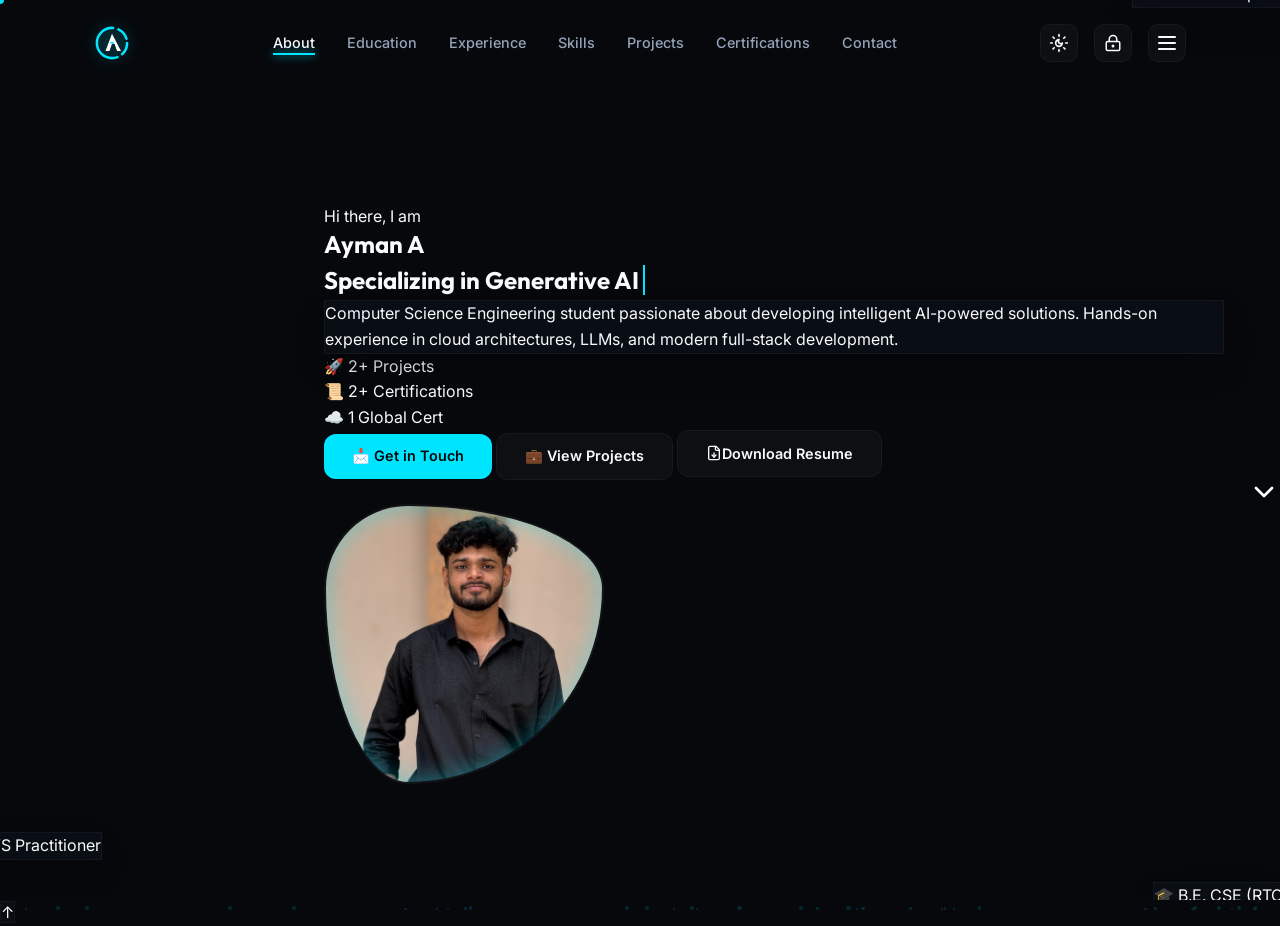
==== index.html @ 62dc46ef "feat: add dedicated glassmorphic technical-skills.html subpage with sweep animations" ====
<!DOCTYPE html>
<html lang="en" class="dark">
<head>
    <meta charset="UTF-8">
    <meta name="viewport" content="width=device-width, initial-scale=1.0">
    <title>Ayman A | Interactive Cinematic Portfolio</title>
    
    <!-- SEO Meta Tags -->
    <meta name="description" content="Professional portfolio of Ayman A - Computer Science student specializing in Generative AI, Machine Learning, and Cloud DevOps.">
    <meta name="keywords" content="Ayman A, Portfolio, Computer Science, Generative AI, Machine Learning, AWS Cloud, Developer">
    <meta name="author" content="Ayman A">
    
    <!-- Google Fonts -->
    <link rel="preconnect" href="https://fonts.googleapis.com">
    <link rel="preconnect" href="https://fonts.gstatic.com" crossorigin>
    <link href="https://fonts.googleapis.com/css2?family=Inter:wght@300;400;500;600;700&family=Outfit:wght@300;400;500;600;700;800;900&display=swap" rel="stylesheet">
    
    <!-- Tailwind CSS CDN -->
    <script src="https://cdn.tailwindcss.com"></script>
    <script>
        tailwind.config = {
            darkMode: 'class',
            theme: {
                extend: {
                    colors: {
                        cyan: {
                            400: '#00e5ff',
                            500: '#00b8d4',
                            600: '#0097a7',
                            950: '#083344',
                        }
                    }
                }
            }
        }
    </script>
    
    <!-- Styling -->
    <link rel="stylesheet" href="styles.css">
</head>
<body class="lg:cursor-none">

    <!-- Floating Background Particles & Blobs -->
    <div class="fixed inset-0 z-0 overflow-hidden pointer-events-none bg-black">
        <div class="absolute top-[8%] left-[5%] w-[45vw] h-[45vw] rounded-full bg-cyan-950/20 blur-[130px] animate-float-1"></div>
        <div class="absolute bottom-[10%] right-[10%] w-[50vw] h-[50vw] rounded-full bg-blue-950/15 blur-[140px] animate-float-2"></div>
        <div class="absolute top-[35%] right-[20%] w-[38vw] h-[38vw] rounded-full bg-cyan-900/10 blur-[110px] animate-float-3"></div>
        
        <!-- Dynamic particles rising -->
        <div class="particles-container" id="particles-container"></div>
    </div>

    <!-- Custom CursorFollower -->
    <div class="cursor-dot" id="cursor-dot"></div>
    <div class="cursor-outline" id="cursor-outline"></div>

    <!-- Fixed Header / Navigation -->
    <header class="header">
        <div class="nav-container container">
            <button onclick="scrollToSection('about')" class="logo focus:outline-none" aria-label="Go to Top" style="display: inline-flex; align-items: center;">
                <svg class="transition-transform hover:scale-105" xmlns="http://www.w3.org/2000/svg" viewBox="0 0 100 100" fill="none" width="36" height="36" style="filter: drop-shadow(0 0 8px rgba(0, 229, 255, 0.35));">
                    <circle cx="50" cy="50" r="42" stroke="#00e5ff" stroke-width="7" stroke-linecap="round" stroke-dasharray="35 15 150 15" fill="rgba(0, 229, 255, 0.05)" />
                    <path d="M50 24 L32 72 H43 L50 52 L57 52 L64 72 H75 Z" fill="#ffffff" />
                    <rect x="45" y="47" width="10" height="4.5" fill="#00e5ff" />
                </svg>
            </button>
            
            <div class="owner-status-badge" id="owner-status-badge">
                <span class="pulse-indicator"></span>
                Owner Mode Active
            </div>

            <nav class="nav-menu" id="nav-menu">
                <ul class="nav-list">
                    <li><button onclick="scrollToSection('about')" class="nav-btn active" id="nav-about">About</button></li>
                    <li><button onclick="scrollToSection('education')" class="nav-btn" id="nav-education">Education</button></li>
                    <li><button onclick="scrollToSection('experience')" class="nav-btn" id="nav-experience">Experience</button></li>
                    <li><button onclick="scrollToSection('skills')" class="nav-btn" id="nav-skills">Skills</button></li>
                    <li><button onclick="scrollToSection('projects')" class="nav-btn" id="nav-projects">Projects</button></li>
                    <li><button onclick="scrollToSection('certifications')" class="nav-btn" id="nav-certifications">Certifications</button></li>
                    <li><button onclick="scrollToSection('contact')" class="nav-btn" id="nav-contact">Contact</button></li>
                </ul>
            </nav>

            <div class="nav-actions">
                <!-- Theme Toggle Button -->
                <button onclick="toggleTheme()" class="icon-btn text-gray-400 hover:text-cyan-400 transition-colors" title="Toggle Theme" aria-label="Toggle Theme">
                    <svg xmlns="http://www.w3.org/2000/svg" width="20" height="20" viewBox="0 0 24 24" fill="none" stroke="currentColor" stroke-width="2" stroke-linecap="round" stroke-linejoin="round" class="lucide lucide-sun-moon"><path d="M12 8a2.83 2.83 0 0 0 4 4 4 4 0 1 1-4-4"/><path d="M12 2v2"/><path d="M12 20v2"/><path d="m4.9 4.9 1.4 1.4"/><path d="m17.7 17.7 1.4 1.4"/><path d="M2 12h2"/><path d="M20 12h2"/><path d="m6.3 17.7-1.4 1.4"/><path d="m19.1 4.9-1.4 1.4"/></svg>
                </button>
                
                <!-- Admin Lock Switcher -->
                <button onclick="triggerAdminModal()" class="icon-btn text-gray-400 hover:text-cyan-400 transition-colors edit-lock-btn" title="Toggle Lock" aria-label="Toggle Lock">
                    <svg xmlns="http://www.w3.org/2000/svg" width="18" height="18" viewBox="0 0 24 24" fill="none" stroke="currentColor" stroke-width="2" stroke-linecap="round" stroke-linejoin="round" class="lucide lucide-lock-keyhole"><circle cx="12" cy="16" r="1"/><rect width="18" height="12" x="3" y="10" rx="2"/><path d="M7 10V7a5 5 0 0 1 10 0v3"/></svg>
                </button>

                <!-- Mobile Navigation Toggle -->
                <button class="lg:hidden icon-btn text-gray-400 hover:text-white" onclick="toggleMobileMenu()" aria-label="Toggle Menu">
                    <svg xmlns="http://www.w3.org/2000/svg" width="24" height="24" viewBox="0 0 24 24" fill="none" stroke="currentColor" stroke-width="2" stroke-linecap="round" stroke-linejoin="round" class="lucide lucide-menu"><line x1="4" x2="20" y1="12" y2="12"/><line x1="4" x2="20" y1="6" y2="6"/><line x1="4" x2="20" y1="18" y2="18"/></svg>
                </button>
            </div>
        </div>
    </header>

    <!-- Mobile Navigation Overlay Menu -->
    <div class="mobile-menu-overlay" id="mobile-menu">
        <div class="mobile-menu-header">
            <span class="mobile-menu-title font-black">Menu</span>
            <button onclick="toggleMobileMenu()" class="icon-btn text-gray-400 hover:text-white" aria-label="Close Menu">
                <svg xmlns="http://www.w3.org/2000/svg" width="28" height="28" viewBox="0 0 24 24" fill="none" stroke="currentColor" stroke-width="2" stroke-linecap="round" stroke-linejoin="round" class="lucide lucide-x"><path d="M18 6 6 18"/><path d="m6 6 12 12"/></svg>
            </button>
        </div>
        <div class="mobile-menu-links">
            <button onclick="scrollToSection('about'); toggleMobileMenu();" class="mobile-link">About</button>
            <button onclick="scrollToSection('education'); toggleMobileMenu();" class="mobile-link">Education</button>
            <button onclick="scrollToSection('experience'); toggleMobileMenu();" class="mobile-link">Experience</button>
            <button onclick="scrollToSection('skills'); toggleMobileMenu();" class="mobile-link">Skills</button>
            <button onclick="scrollToSection('projects'); toggleMobileMenu();" class="mobile-link">Projects</button>
            <button onclick="scrollToSection('certifications'); toggleMobileMenu();" class="mobile-link">Certifications</button>
            <button onclick="scrollToSection('contact'); toggleMobileMenu();" class="mobile-link">Contact</button>
        </div>
        <div class="mobile-menu-footer">
            <button onclick="toggleMobileMenu(); triggerAdminModal();" class="btn btn-secondary w-full">Owner Lock</button>
        </div>
    </div>

    <!-- Main Viewport Snap Snapping Scroll Container -->
    <div class="snap-container" id="snap-container" onscroll="handleSnapScroll(this)">
        
        <!-- SECTION 1: ABOUT / HERO -->
        <section id="about" class="snap-section flex items-center relative overflow-hidden">
            <!-- Cinematic Background Video Wrapper -->
            <div class="absolute inset-0 w-full h-full z-0 pointer-events-none overflow-hidden">
                <video id="hero-video" src="intro.mp4" autoplay playsinline muted loop class="w-full h-full object-cover opacity-25 lg:opacity-60"></video>
                <div class="absolute inset-0 bg-gradient-to-r from-black via-black/55 to-transparent"></div>
            </div>

            <div class="container relative z-10 grid lg:grid-cols-5 gap-12 items-center text-left py-12">
                <div class="lg:col-span-3 hero-data space-y-6">
                    <div class="cms-edit-wrapper">
                        <button class="cms-edit-trigger" onclick="openCmsEdit('hero')" aria-label="Edit Hero Details">
                            <svg xmlns="http://www.w3.org/2000/svg" width="14" height="14" viewBox="0 0 24 24" fill="none" stroke="currentColor" stroke-width="2" stroke-linecap="round" stroke-linejoin="round"><path d="M17 3a2.85 2.83 0 1 1 4 4L7.5 20.5 2 22l1.5-5.5Z"/></svg>
                        </button>
                        <span class="hero-greeting block text-cyan-400 font-bold tracking-widest text-sm uppercase">Hi there, I am</span>
                        <h1 class="hero-title text-5xl md:text-7xl font-black tracking-tight mt-1 text-white leading-none" id="display-hero-name">Ayman A</h1>
                        <h2 class="hero-subtitle text-xl md:text-2xl mt-4 font-semibold text-gray-200">
                            Specializing in <span class="typing-text text-cyan-400" id="typing-text"></span>
                        </h2>
                    </div>

                    <div class="relative max-w-xl px-6 py-4 glass rounded-2xl text-gray-300 md:text-lg leading-relaxed shadow-xl cms-edit-wrapper">
                        <button class="cms-edit-trigger" onclick="openCmsEdit('bio')" aria-label="Edit Bio text">
                            <svg xmlns="http://www.w3.org/2000/svg" width="14" height="14" viewBox="0 0 24 24" fill="none" stroke="currentColor" stroke-width="2" stroke-linecap="round" stroke-linejoin="round"><path d="M17 3a2.85 2.83 0 1 1 4 4L7.5 20.5 2 22l1.5-5.5Z"/></svg>
                        </button>
                        <p id="display-bio-text">Computer Science Engineering student passionate about developing intelligent AI-powered solutions. Hands-on experience in cloud architectures, LLMs, and modern full-stack development.</p>
                    </div>

                    <!-- Counter Stats -->
                    <div class="flex gap-8 text-left py-2">
                        <div>
                            <span class="block text-2xl md:text-3xl font-extrabold text-white" id="stat-projects">🚀 0+</span>
                            <span class="text-xs font-semibold text-gray-400 uppercase tracking-wider">Projects</span>
                        </div>
                        <div>
                            <span class="block text-2xl md:text-3xl font-extrabold text-white" id="stat-certs">📜 0+</span>
                            <span class="text-xs font-semibold text-gray-400 uppercase tracking-wider">Certifications</span>
                        </div>
                        <div>
                            <span class="block text-2xl md:text-3xl font-extrabold text-white" id="stat-global">☁️ 1</span>
                            <span class="text-xs font-semibold text-gray-400 uppercase tracking-wider">Global Cert</span>
                        </div>
                    </div>

                    <div class="flex flex-wrap gap-4 pt-2">
                        <button onclick="scrollToSection('contact')" class="btn btn-primary shadow-lg shadow-cyan-500/20">📩 Get in Touch</button>
                        <button onclick="scrollToSection('projects')" class="btn btn-secondary">💼 View Projects</button>
                        <button onclick="downloadResume(this)" class="btn btn-secondary flex items-center gap-2 text-white transition-all duration-300" id="resume-download-btn">
                            <svg xmlns="http://www.w3.org/2000/svg" width="16" height="16" viewBox="0 0 24 24" fill="none" stroke="currentColor" stroke-width="2" stroke-linecap="round" stroke-linejoin="round" class="lucide lucide-file-down"><path d="M15 2H6a2 2 0 0 0-2 2v16a2 2 0 0 0 2 2h12a2 2 0 0 0 2-2V7Z"/><path d="M14 2v4a2 2 0 0 0 2 2h4"/><path d="M12 18v-6"/><path d="m9 15 3 3 3-3"/></svg>
                            Download Resume
                        </button>
                    </div>
                </div>

                <!-- DP Photo Grid -->
                <div class="lg:col-span-2 flex justify-center items-center relative">
                    <div class="visual-wrapper relative">
                        <div class="profile-frame">
                            <img src="profile.jpg" alt="Ayman A" class="profile-img object-cover">
                            <div class="glow-ring"></div>
                        </div>

                        <!-- Floating Micro Glass Badges -->
                        <div class="floating-badge badge-1 glass text-xs py-2 px-3 flex items-center gap-2 rounded-xl border border-white/10 absolute z-10 animate-hover-1">
                            <span class="flex h-2.5 w-2.5 relative">
                                <span class="animate-ping absolute inline-flex h-full w-full rounded-full bg-cyan-400 opacity-75"></span>
                                <span class="relative inline-flex rounded-full h-2.5 w-2.5 bg-cyan-500"></span>
                            </span>
                            Generative AI Specialist
                        </div>
                        <div class="floating-badge badge-2 glass text-xs py-2 px-3 flex items-center gap-2 rounded-xl border border-white/10 absolute z-10 animate-hover-2">
                            ☁️ AWS Practitioner
                        </div>
                        <div class="floating-badge badge-3 glass text-xs py-2 px-3 flex items-center gap-2 rounded-xl border border-white/10 absolute z-10 animate-hover-3">
                            🎓 B.E. CSE (RTC)
                        </div>
                    </div>
                </div>
            </div>

            <!-- Scroll Caret -->
            <button onclick="scrollToSection('education')" class="absolute bottom-8 left-1/2 -translate-x-1/2 p-2 text-gray-400 hover:text-cyan-400 transition-colors animate-bounce-slow" aria-label="Scroll Down">
                <svg xmlns="http://www.w3.org/2000/svg" width="32" height="32" viewBox="0 0 24 24" fill="none" stroke="currentColor" stroke-width="2" stroke-linecap="round" stroke-linejoin="round"><path d="m6 9 6 6 6-6"/></svg>
            </button>
        </section>

        <!-- SECTION 2: EDUCATION -->
        <section id="education" class="snap-section flex flex-col justify-center items-center px-6 py-20">
            <div class="max-w-5xl w-full mx-auto reveal-on-scroll">
                <div class="flex flex-wrap justify-between items-center mb-12">
                    <div class="text-left">
                        <span class="section-subtitle">Academic Background</span>
                        <h2 class="text-4xl md:text-5xl font-extrabold tracking-tight bg-gradient-to-r from-white to-gray-400 bg-clip-text text-transparent">Education</h2>
                    </div>
                    <button class="btn btn-secondary btn-sm add-item-btn" onclick="openItemAdd('education')">➕ Add Education</button>
                </div>

                <div class="grid md:grid-cols-3 gap-6" id="education-list-container">
                    <!-- Dynamic rendering from script.js -->
                </div>
            </div>
        </section>

        <!-- SECTION 3: EXPERIENCE -->
        <section id="experience" class="snap-section flex flex-col justify-center items-center px-6 py-20">
            <div class="max-w-4xl w-full mx-auto reveal-on-scroll">
                <div class="flex flex-wrap justify-between items-center mb-12">
                    <div class="text-left">
                        <span class="section-subtitle">Career Journey</span>
                        <h2 class="text-4xl md:text-5xl font-extrabold tracking-tight bg-gradient-to-r from-white to-gray-400 bg-clip-text text-transparent">Experience</h2>
                    </div>
                    <button class="btn btn-secondary btn-sm add-item-btn" onclick="openItemAdd('experience')">➕ Add Experience</button>
                </div>

                <div class="relative pl-8 border-l border-cyan-500/30 space-y-12 py-2" id="experience-list-container">
                    <!-- Dynamic rendering from script.js -->
                </div>
            </div>
        </section>

        <!-- SECTION 4: SKILLS -->
        <section id="skills" class="snap-section flex flex-col justify-center items-center px-6 py-20">
            <div class="max-w-5xl w-full mx-auto reveal-on-scroll">
                <div class="text-center mb-12 relative">
                    <span class="section-subtitle">Technical Matrix</span>
                    <h2 class="text-4xl md:text-5xl font-extrabold tracking-tight bg-gradient-to-r from-white to-gray-400 bg-clip-text text-transparent">What I Work With</h2>
                    
                    <button class="btn btn-secondary btn-sm absolute right-0 top-0 edit-lock-btn add-item-btn" onclick="openCmsEdit('skills')">🔧 Edit Skill Set</button>
                </div>

                <div class="grid md:grid-cols-3 gap-8">
                    <!-- Technical Skill Progress Bars -->
                    <div class="glass p-8 rounded-3xl relative overflow-hidden group border border-white/5 hover:border-cyan-500/30 transition-all flex flex-col justify-between">
                        <div>
                            <div class="absolute top-0 left-0 w-full h-[3px] bg-gradient-to-r from-cyan-500 to-transparent"></div>
                            <div class="text-3xl mb-4">💻</div>
                            <h3 class="text-xl font-bold text-white mb-4">Technical Stack</h3>
                            <div class="flex flex-wrap gap-2.5" id="technical-skills-container">
                                <!-- Dynamic tags with custom progress bars -->
                            </div>
                        </div>
                        
                        <div class="mt-6 pt-6 border-t border-white/5 text-center">
                            <a href="technical-skills.html" class="inline-flex items-center gap-2 text-xs font-bold text-cyan-400 hover:text-cyan-300 transition-colors uppercase tracking-wider">
                                View Full Skills Matrix
                                <svg xmlns="http://www.w3.org/2000/svg" width="12" height="12" viewBox="0 0 24 24" fill="none" stroke="currentColor" stroke-width="2.5" stroke-linecap="round" stroke-linejoin="round"><path d="M18 13v6a2 2 0 0 1-2 2H5a2 2 0 0 1-2-2V8a2 2 0 0 1 2-2h6"/><polyline points="15 3 21 3 21 9"/><line x1="10" x2="21" y1="14" y2="3"/></svg>
                            </a>
                        </div>
                    </div>

                    <!-- Soft Skills -->
                    <div class="glass p-8 rounded-3xl relative overflow-hidden group border border-white/5 hover:border-cyan-500/30 transition-all">
                        <div class="absolute top-0 left-0 w-full h-[3px] bg-gradient-to-r from-blue-500 to-transparent"></div>
                        <div class="text-3xl mb-4">🧠</div>
                        <h3 class="text-xl font-bold text-white mb-4">Soft Skills</h3>
                        <div class="flex flex-wrap gap-2.5" id="soft-skills-container">
                            <!-- Dynamic rendering -->
                        </div>
                    </div>

                    <!-- Languages -->
                    <div class="glass p-8 rounded-3xl relative overflow-hidden group border border-white/5 hover:border-cyan-500/30 transition-all">
                        <div class="absolute top-0 left-0 w-full h-[3px] bg-gradient-to-r from-indigo-500 to-transparent"></div>
                        <div class="text-3xl mb-4">🗣️</div>
                        <h3 class="text-xl font-bold text-white mb-4">Languages</h3>
                        <div class="flex flex-wrap gap-2.5" id="language-skills-container">
                            <!-- Dynamic rendering -->
                        </div>
                    </div>
                </div>
            </div>
        </section>

        <!-- SECTION 5: PROJECTS -->
        <section id="projects" class="snap-section flex flex-col justify-center items-center px-6 py-20">
            <div class="max-w-6xl w-full mx-auto reveal-on-scroll">
                <div class="flex flex-wrap justify-between items-center mb-10">
                    <div class="text-left">
                        <span class="section-subtitle">Technical Builds</span>
                        <h2 class="text-4xl md:text-5xl font-extrabold tracking-tight bg-gradient-to-r from-white to-gray-400 bg-clip-text text-transparent">Projects</h2>
                    </div>
                    <button class="btn btn-secondary btn-sm add-item-btn" onclick="openItemAdd('project')">➕ Add Project</button>
                </div>

                <div class="grid md:grid-cols-2 lg:grid-cols-3 gap-6 overflow-y-auto max-h-[60vh] pr-2 card-snap-view" onscroll="applyCardScrollTransforms(this)" id="projects-list-container">
                    <!-- Dynamic rendering from script.js -->
                </div>
            </div>
        </section>

        <!-- SECTION 6: CERTIFICATIONS -->
        <section id="certifications" class="snap-section flex flex-col justify-center items-center px-6 py-20">
            <div class="max-w-6xl w-full mx-auto reveal-on-scroll">
                <div class="flex flex-wrap justify-between items-center mb-12">
                    <div class="text-left">
                        <span class="section-subtitle">Validated Skills</span>
                        <h2 class="text-4xl md:text-5xl font-extrabold tracking-tight bg-gradient-to-r from-white to-gray-400 bg-clip-text text-transparent">Certifications</h2>
                    </div>
                    <button class="btn btn-secondary btn-sm add-item-btn" onclick="openItemAdd('achievement')">➕ Add Certification</button>
                </div>

                <!-- Featured Global Certification Banner -->
                <div class="glass p-8 rounded-3xl flex flex-col md:flex-row justify-between items-start md:items-center relative group border border-cyan-500/20 bg-gradient-to-r from-cyan-500/10 to-blue-500/5 shadow-[0_0_20px_rgba(0,229,255,0.15)] mb-8" id="featured-cert-banner">
                    <div class="absolute top-0 left-0 bg-gradient-to-r from-cyan-500 to-blue-500 text-black text-xs font-black px-3 py-1 rounded-tl-3xl rounded-br-2xl uppercase tracking-wider">⭐ Featured</div>
                    <div class="space-y-2 mt-4 md:mt-0">
                        <div class="text-4xl">🏆</div>
                        <h3 class="text-2xl font-black text-white group-hover:text-cyan-400 transition-colors">AWS Certified Cloud Practitioner</h3>
                        <p class="text-xs font-bold text-cyan-400 uppercase tracking-widest">Amazon Web Services (AWS)</p>
                        <p class="text-sm text-gray-300 max-w-2xl">Validates overall understanding of AWS Cloud platform, including basic global infrastructure, security, compliance, core services, and billing models.</p>
                    </div>
                    <div class="flex flex-wrap gap-2.5 mt-6 md:mt-0 pt-4 md:pt-0 border-t md:border-t-0 border-white/10 w-full md:w-auto">
                        <button onclick="viewCertificate('assets/certificates/aws-certificate.jpg', 'AWS Certified Cloud Practitioner')" class="btn btn-secondary py-2.5 text-xs font-bold">👁️ Preview</button>
                        <a href="assets/certificates/aws-certificate.jpg" download="aws-certificate.jpg" onclick="triggerDownloadFeedback(this)" class="btn btn-primary py-2.5 text-xs font-bold shadow-lg shadow-cyan-500/20">📥 Download</a>
                        <a href="https://aws.amazon.com/verification" target="_blank" rel="noopener noreferrer" class="btn btn-secondary py-2.5 text-xs font-bold">🔗 Verify</a>
                    </div>
                </div>

                <!-- Certificates Grid -->
                <div class="grid md:grid-cols-3 gap-6" id="certifications-list-container">
                    <!-- Dynamic rendering from script.js -->
                </div>
            </div>
        </section>

        <!-- SECTION 7: CONTACT -->
        <section id="contact" class="snap-section flex flex-col justify-center items-center px-6 py-20">
            <div class="max-w-6xl w-full mx-auto reveal-on-scroll">
                <div class="text-center mb-12">
                    <span class="section-subtitle">Reach out</span>
                    <h2 class="text-4xl md:text-5xl font-extrabold tracking-tight bg-gradient-to-r from-white to-gray-400 bg-clip-text text-transparent">Get In Touch</h2>
                </div>

                <div class="grid lg:grid-cols-5 gap-8 items-start">
                    <!-- Contact Cards -->
                    <div class="lg:col-span-2 space-y-4">
                        <div class="cms-edit-wrapper">
                            <button class="cms-edit-trigger" onclick="openCmsEdit('contact')" aria-label="Edit Contact Details">
                                <svg xmlns="http://www.w3.org/2000/svg" width="14" height="14" viewBox="0 0 24 24" fill="none" stroke="currentColor" stroke-width="2" stroke-linecap="round" stroke-linejoin="round"><path d="M17 3a2.85 2.83 0 1 1 4 4L7.5 20.5 2 22l1.5-5.5Z"/></svg>
                            </button>
                            
                            <a href="mailto:mohammedayman7864@gmail.com" class="block glass p-6 rounded-3xl hover:border-cyan-500/40 hover:-translate-y-1 transition-all" id="display-contact-email-link">
                                <div class="flex items-center gap-4">
                                    <div class="w-12 h-12 rounded-2xl bg-cyan-500/10 flex items-center justify-center text-cyan-400">
                                        <svg xmlns="http://www.w3.org/2000/svg" width="20" height="20" viewBox="0 0 24 24" fill="none" stroke="currentColor" stroke-width="2" stroke-linecap="round" stroke-linejoin="round"><rect width="20" height="16" x="2" y="4" rx="2"/><path d="m22 7-8.97 5.7a1.94 1.94 0 0 1-2.06 0L2 7"/></svg>
                                    </div>
                                    <div>
                                        <p class="text-xs text-gray-500 font-bold uppercase tracking-wider">Email Address</p>
                                        <p class="text-sm font-bold text-white mt-0.5" id="display-contact-email">mohammedayman7864@gmail.com</p>
                                    </div>
                                </div>
                            </a>
                        </div>

                        <a href="tel:7502949106" class="block glass p-6 rounded-3xl hover:border-cyan-500/40 hover:-translate-y-1 transition-all" id="display-contact-phone-link">
                            <div class="flex items-center gap-4">
                                <div class="w-12 h-12 rounded-2xl bg-cyan-500/10 flex items-center justify-center text-cyan-400">
                                    <svg xmlns="http://www.w3.org/2000/svg" width="20" height="20" viewBox="0 0 24 24" fill="none" stroke="currentColor" stroke-width="2" stroke-linecap="round" stroke-linejoin="round"><path d="M22 16.92v3a2 2 0 0 1-2.18 2 19.79 19.79 0 0 1-8.63-3.07 19.5 19.5 0 0 1-6-6 19.79 19.79 0 0 1-3.07-8.67A2 2 0 0 1 4.11 2h3a2 2 0 0 1 2 1.72 12.84 12.84 0 0 0 .7 2.81 2 2 0 0 1-.45 2.11L8.09 9.91a16 16 0 0 0 6 6l1.27-1.27a2 2 0 0 1 2.11-.45 12.84 12.84 0 0 0 2.81.7A2 2 0 0 1 22 16.92z"/></svg>
                                </div>
                                <div>
                                    <p class="text-xs text-gray-500 font-bold uppercase tracking-wider">Phone Number</p>
                                    <p class="text-sm font-bold text-white mt-0.5" id="display-contact-phone">+91 7502949106</p>
                                </div>
                            </div>
                        </a>

                        <div class="glass p-6 rounded-3xl">
                            <div class="flex items-center gap-4">
                                <div class="w-12 h-12 rounded-2xl bg-cyan-500/10 flex items-center justify-center text-cyan-400">
                                    <svg xmlns="http://www.w3.org/2000/svg" width="20" height="20" viewBox="0 0 24 24" fill="none" stroke="currentColor" stroke-width="2" stroke-linecap="round" stroke-linejoin="round"><path d="M20 10c0 6-8 12-8 12s-8-6-8-12a8 8 0 0 1 16 0Z"/><circle cx="12" cy="10" r="3"/></svg>
                                </div>
                                <div>
                                    <p class="text-xs text-gray-500 font-bold uppercase tracking-wider">Location</p>
                                    <p class="text-sm font-bold text-white mt-0.5" id="display-contact-location">Coimbatore, Tamil Nadu, India</p>
                                </div>
                            </div>
                        </div>

                        <!-- Social Buttons -->
                        <div class="flex gap-4 pt-4">
                            <a href="https://linkedin.com/in/-a-ayman" target="_blank" rel="noopener noreferrer" class="flex-1 py-4 bg-zinc-950 border border-white/10 hover:border-cyan-500/50 hover:shadow-[0_0_20px_rgba(0,229,255,0.4)] rounded-2xl flex items-center justify-center gap-2 text-sm font-semibold hover:bg-white/5 transition-all hover:scale-105" id="display-contact-linkedin">
                                <svg xmlns="http://www.w3.org/2000/svg" width="16" height="16" viewBox="0 0 24 24" fill="none" stroke="currentColor" stroke-width="2" stroke-linecap="round" stroke-linejoin="round" class="text-blue-400"><path d="M16 8a6 6 0 0 1 6 6v7h-4v-7a2 2 0 0 0-2-2 2 2 0 0 0-2 2v7h-4v-7a6 6 0 0 1 6-6z"/><rect width="4" height="12" x="2" y="9"/><circle cx="4" cy="4" r="2"/></svg>
                                LinkedIn
                            </a>
                            <a href="https://github.com/ayman-developer" target="_blank" rel="noopener noreferrer" class="flex-1 py-4 bg-zinc-950 border border-white/10 hover:border-white/50 hover:shadow-[0_0_20px_rgba(255,255,255,0.3)] rounded-2xl flex items-center justify-center gap-2 text-sm font-semibold hover:bg-white/5 transition-all hover:scale-105" id="display-contact-github">
                                <svg xmlns="http://www.w3.org/2000/svg" width="16" height="16" viewBox="0 0 24 24" fill="none" stroke="currentColor" stroke-width="2" stroke-linecap="round" stroke-linejoin="round" class="text-gray-400"><path d="M15 22v-4a4.8 4.8 0 0 0-1-3.5c3 0 6-2 6-5.5.08-1.25-.27-2.48-1-3.5.28-1.15.28-2.35 0-3.5 0 0-1 0-3 1.5-2.64-.5-5.36-.5-8 0C6 2 5 2 5 2c-.3 1.15-.3 2.35 0 3.5A5.403 5.403 0 0 0 4 9c0 3.5 3 5.5 6 5.5-.39.49-.68 1.05-.85 1.65-.17.6-.22 1.23-.15 1.85v4"/><path d="M9 18c-4.51 2-5-2-7-2"/></svg>
                                GitHub
                            </a>
                        </div>
                    </div>

                    <!-- Direct Messaging Form -->
                    <div class="lg:col-span-3 glass p-8 rounded-3xl">
                        <form onsubmit="handleContactSubmit(event)" class="space-y-4">
                            <div class="grid md:grid-cols-2 gap-4">
                                <div class="space-y-2">
                                    <label class="text-xs font-bold text-gray-400 uppercase tracking-wide">Name</label>
                                    <input name="name" required type="text" placeholder="John Doe" class="w-full px-4 py-3 bg-white/5 border border-white/10 rounded-xl focus:border-cyan-500 focus:ring-1 focus:ring-cyan-500 outline-none text-sm transition-all">
                                </div>
                                <div class="space-y-2">
                                    <label class="text-xs font-bold text-gray-400 uppercase tracking-wide">Email</label>
                                    <input name="email" required type="email" placeholder="john@example.com" class="w-full px-4 py-3 bg-white/5 border border-white/10 rounded-xl focus:border-cyan-500 focus:ring-1 focus:ring-cyan-500 outline-none text-sm transition-all">
                                </div>
                            </div>
                            <div class="space-y-2">
                                <label class="text-xs font-bold text-gray-400 uppercase tracking-wide">Subject</label>
                                <input name="subject" required type="text" placeholder="Opportunity / Collaboration" class="w-full px-4 py-3 bg-white/5 border border-white/10 rounded-xl focus:border-cyan-500 focus:ring-1 focus:ring-cyan-500 outline-none text-sm transition-all">
                            </div>
                            <div class="space-y-2">
                                <label class="text-xs font-bold text-gray-400 uppercase tracking-wide">Message</label>
                                <textarea name="message" required rows="4" placeholder="Write your message here..." class="w-full px-4 py-3 bg-white/5 border border-white/10 rounded-xl focus:border-cyan-500 focus:ring-1 focus:ring-cyan-500 outline-none text-sm transition-all resize-none"></textarea>
                            </div>
                            <button type="submit" class="w-full py-4 bg-cyan-600 hover:bg-cyan-700 text-white rounded-xl font-bold transition-all shadow-lg shadow-cyan-500/20">Send Message</button>
                        </form>
                    </div>
                </div>

                <!-- Footer copy & links -->
                <div class="mt-16 pt-8 border-t border-white/5 flex flex-col md:flex-row justify-between items-center text-xs text-gray-500 gap-4">
                    <p>© 2026 Ayman A. All rights reserved.</p>
                    <div class="flex gap-6">
                        <button onclick="scrollToSection('about')" class="hover:text-cyan-400 transition-colors">About</button>
                        <button onclick="scrollToSection('education')" class="hover:text-cyan-400 transition-colors">Education</button>
                        <button onclick="scrollToSection('experience')" class="hover:text-cyan-400 transition-colors">Experience</button>
                        <button onclick="scrollToSection('contact')" class="hover:text-cyan-400 transition-colors">Contact</button>
                    </div>
                </div>
            </div>
        </section>
    </div>

    <!-- Scroll Back To Top Button -->
    <button onclick="scrollToSection('about')" class="fixed bottom-6 right-6 z-40 w-12 h-12 rounded-full glass hover:bg-cyan-500/10 border border-white/10 hover:border-cyan-500/40 text-cyan-400 hover:text-cyan-300 font-black text-xl transition-all shadow-xl flex items-center justify-center hidden" id="back-to-top" title="Back to Top">
        ↑
    </button>

    <!-- SYSTEM ALERTS TOASTS -->
    <div class="toast-container" id="toast-container"></div>

    <!-- MODAL 1: CERTIFICATE PREVIEW MODAL -->
    <div class="modal-overlay" id="cert-modal" onclick="closeCertModal()">
        <div class="modal-card glass max-w-3xl w-full flex flex-col max-h-[90vh]" onclick="event.stopPropagation()">
            <div class="modal-header p-6 border-b border-white/5 flex justify-between items-center bg-black/35">
                <h3 class="text-lg font-bold text-white flex items-center gap-2" id="cert-modal-title">🏆 Certification Certificate</h3>
                <button onclick="closeCertModal()" class="text-gray-400 hover:text-white p-1">
                    <svg xmlns="http://www.w3.org/2000/svg" width="24" height="24" viewBox="0 0 24 24" fill="none" stroke="currentColor" stroke-width="2" stroke-linecap="round" stroke-linejoin="round"><path d="M18 6 6 18"/><path d="m6 6 12 12"/></svg>
                </button>
            </div>
            <div class="flex-1 overflow-auto p-6 flex items-center justify-center bg-black/50">
                <img id="cert-modal-img" src="" alt="Certificate" class="max-w-full max-h-[60vh] rounded-xl object-contain shadow-md">
                <div class="hidden-fallback flex-col items-center justify-center p-12 text-center text-gray-400 space-y-4" id="cert-modal-fallback">
                    <span class="text-6xl">🏆</span>
                    <p class="font-semibold text-lg text-white">Certificate Preview Image Not Found</p>
                    <p class="text-sm max-w-md">Please upload your certificate image to the project folder.</p>
                </div>
            </div>
            <div class="modal-footer p-6 border-t border-white/5 flex gap-3 justify-end bg-black/35">
                <button onclick="closeCertModal()" class="btn btn-secondary py-2 px-6">Close</button>
                <a id="cert-modal-download" href="" download class="btn btn-primary py-2 px-6 flex items-center gap-1.5">📥 Download</a>
            </div>
        </div>
    </div>

    <!-- MODAL 2: PROJECT DETAILS MODAL -->
    <div class="modal-overlay" id="project-details-modal" onclick="closeProjectDetailsModal()">
        <div class="modal-card glass max-w-2xl w-full flex flex-col max-h-[85vh]" onclick="event.stopPropagation()">
            <div class="modal-header p-6 border-b border-white/5 flex justify-between items-center bg-black/35">
                <h3 class="text-lg font-bold text-cyan-400 flex items-center gap-2" id="project-details-title">💼 Project Title</h3>
                <button onclick="closeProjectDetailsModal()" class="text-gray-400 hover:text-white p-1">
                    <svg xmlns="http://www.w3.org/2000/svg" width="24" height="24" viewBox="0 0 24 24" fill="none" stroke="currentColor" stroke-width="2" stroke-linecap="round" stroke-linejoin="round"><path d="M18 6 6 18"/><path d="m6 6 12 12"/></svg>
                </button>
            </div>
            <div class="flex-1 overflow-auto p-6 space-y-4" id="project-details-body">
                <!-- Loaded dynamically by JS -->
            </div>
            <div class="modal-footer p-6 border-t border-white/5 flex gap-3 justify-end bg-black/35">
                <button onclick="closeProjectDetailsModal()" class="btn btn-secondary py-2 px-6">Close</button>
                <a id="project-details-live" href="" target="_blank" class="btn btn-primary py-2 px-6">🚀 Live Demo</a>
            </div>
        </div>
    </div>

    <!-- MODAL 3: ADMIN AUTHENTICATION -->
    <div class="modal-overlay" id="admin-auth-modal" onclick="closeAdminModal()">
        <div class="modal-card glass max-w-md w-full" onclick="event.stopPropagation()">
            <div class="modal-header p-6 border-b border-white/5 flex justify-between items-center">
                <h3 class="text-lg font-bold text-white flex items-center gap-2">
                    <svg xmlns="http://www.w3.org/2000/svg" width="18" height="18" viewBox="0 0 24 24" fill="none" stroke="currentColor" stroke-width="2" stroke-linecap="round" stroke-linejoin="round" class="text-cyan-400"><rect width="18" height="11" x="3" y="11" rx="2" ry="2"/><path d="M7 11V7a5 5 0 0 1 10 0v4"/></svg>
                    Unlock Owner Mode
                </h3>
                <button onclick="closeAdminModal()" class="text-gray-400 hover:text-white">
                    <svg xmlns="http://www.w3.org/2000/svg" width="20" height="20" viewBox="0 0 24 24" fill="none" stroke="currentColor" stroke-width="2" stroke-linecap="round" stroke-linejoin="round"><path d="M18 6 6 18"/><path d="m6 6 12 12"/></svg>
                </button>
            </div>
            <form onsubmit="handleAdminLogin(event)" class="p-6 space-y-4">
                <div class="space-y-1.5">
                    <label class="text-xs font-bold text-gray-400 uppercase tracking-wide">Username</label>
                    <input id="admin-username" type="text" placeholder="ayman-a" class="w-full px-4 py-3 rounded-xl border border-white/10 bg-white/5 text-white focus:border-cyan-500 outline-none text-sm transition-all" required>
                </div>
                <div class="space-y-1.5">
                    <label class="text-xs font-bold text-gray-400 uppercase tracking-wide">Password</label>
                    <div class="relative">
                        <input id="admin-password" type="password" placeholder="••••••••" class="w-full px-4 py-3 rounded-xl border border-white/10 bg-white/5 text-white focus:border-cyan-500 outline-none text-sm transition-all pr-12" required>
                        <button type="button" onclick="togglePasswordVisibility()" class="absolute right-4 top-1/2 -translate-y-1/2 text-gray-400 hover:text-white transition-colors" aria-label="Toggle Password Visibility">
                            <svg xmlns="http://www.w3.org/2000/svg" width="16" height="16" viewBox="0 0 24 24" fill="none" stroke="currentColor" stroke-width="2" stroke-linecap="round" stroke-linejoin="round" class="lucide lucide-eye" id="password-visibility-icon"><path d="M2 12s3-7 10-7 10 7 10 7-3 7-10 7-10-7-10-7Z"/><circle cx="12" cy="12" r="3"/></svg>
                        </button>
                    </div>
                </div>
                <div class="pt-4 flex gap-3">
                    <button type="button" onclick="closeAdminModal()" class="flex-1 py-3 bg-white/5 border border-white/10 text-gray-300 rounded-xl font-bold text-xs hover:bg-white/10 transition-colors">Cancel</button>
                    <button type="submit" class="flex-1 py-3 bg-cyan-600 hover:bg-cyan-700 text-white rounded-xl font-bold text-xs transition-all shadow-lg shadow-cyan-500/25">Unlock</button>
                </div>
            </form>
        </div>
    </div>

    <!-- MODAL 4: DYNAMIC CMS EDITOR MODAL -->
    <div class="modal-overlay" id="cms-editor-modal" onclick="closeCmsModal()">
        <div class="modal-card glass max-w-lg w-full overflow-y-auto max-h-[90vh]" onclick="event.stopPropagation()">
            <div class="modal-header p-6 border-b border-white/5 flex justify-between items-center bg-black/35">
                <h3 class="text-lg font-bold text-white flex items-center gap-2 capitalize">
                    <svg xmlns="http://www.w3.org/2000/svg" width="16" height="16" viewBox="0 0 24 24" fill="none" stroke="currentColor" stroke-width="2" stroke-linecap="round" stroke-linejoin="round" class="text-cyan-400"><path d="m12 3-1.912 5.813a2 2 0 0 1-1.275 1.275L3 12l5.813 1.912a2 2 0 0 1 1.275 1.275L12 21l1.912-5.813a2 2 0 0 1 1.275-1.275L21 12l-5.813-1.912a2 2 0 0 1-1.275-1.275L12 3Z"/><path d="M5 3v4"/><path d="M19 17v4"/><path d="M3 5h4"/><path d="M17 19h4"/></svg>
                    Edit Content - <span id="cms-editor-type">Section</span>
                </h3>
                <button onclick="closeCmsModal()" class="text-gray-400 hover:text-white">
                    <svg xmlns="http://www.w3.org/2000/svg" width="20" height="20" viewBox="0 0 24 24" fill="none" stroke="currentColor" stroke-width="2" stroke-linecap="round" stroke-linejoin="round"><path d="M18 6 6 18"/><path d="m6 6 12 12"/></svg>
                </button>
            </div>
            
            <form onsubmit="handleCmsSave(event)" class="p-6 space-y-4" id="cms-editor-form">
                <!-- Loaded dynamically depending on edited content type -->
            </form>
        </div>
    </div>

    <!-- JavaScript Core Script -->
    <script src="script.js"></script>
</body>
</html>
---- styles.css ----
/* ==========================================
   DESIGN SYSTEM & CUSTOM VARIABLES (CYAN PALETTE)
   ========================================== */
:root {
    --bg-primary: #06080c;
    --bg-secondary: #0d111a;
    --bg-tertiary: #141b29;
    --bg-card: rgba(13, 17, 26, 0.65);
    --bg-card-hover: rgba(20, 27, 41, 0.8);
    
    --accent-cyan: #00e5ff;
    --accent-cyan-hover: #00b8d4;
    --accent-cyan-glow: rgba(0, 229, 255, 0.2);
    --accent-cyan-glow-intense: rgba(0, 229, 255, 0.4);
    
    --text-primary: #f8fafc;
    --text-secondary: #94a3b8;
    --text-muted: #64748b;
    --border-color: rgba(255, 255, 255, 0.04);
    --border-hover: rgba(0, 229, 255, 0.25);
    
    --font-heading: 'Outfit', sans-serif;
    --font-body: 'Inter', sans-serif;
    
    --transition-fast: 0.2s cubic-bezier(0.4, 0, 0.2, 1);
    --transition-normal: 0.4s cubic-bezier(0.4, 0, 0.2, 1);
    --transition-slow: 0.8s cubic-bezier(0.4, 0, 0.2, 1);
}

/* Light Theme Variables */
html.light {
    --bg-primary: #f8fafc;
    --bg-secondary: #ffffff;
    --bg-tertiary: #f1f5f9;
    --bg-card: rgba(255, 255, 255, 0.75);
    --bg-card-hover: rgba(248, 250, 252, 0.9);
    
    --accent-cyan: #0ea5e9;
    --accent-cyan-hover: #0284c7;
    --accent-cyan-glow: rgba(14, 165, 233, 0.15);
    
    --text-primary: #0f172a;
    --text-secondary: #475569;
    --text-muted: #64748b;
    --border-color: rgba(15, 23, 42, 0.08);
    --border-hover: rgba(14, 165, 233, 0.35);
}

/* ==========================================
   RESET & BASE STYLES
   ========================================== */
*, *::before, *::after {
    box-sizing: border-box;
    margin: 0;
    padding: 0;
}

html {
    scroll-behavior: smooth;
    font-size: 16px;
    height: 100%;
}

body {
    background-color: var(--bg-primary);
    color: var(--text-primary);
    font-family: var(--font-body);
    line-height: 1.6;
    overflow: hidden; /* Lock browser window scrolling for viewport snap */
    position: relative;
    -webkit-font-smoothing: antialiased;
    height: 100%;
}

h1, h2, h3, h4, h5, h6 {
    font-family: var(--font-heading);
    color: var(--text-primary);
    font-weight: 700;
    line-height: 1.2;
}

button {
    cursor: pointer;
    background: none;
    border: none;
    outline: none;
    color: inherit;
    font-family: inherit;
    font-size: inherit;
    transition: var(--transition-fast);
}

a {
    text-decoration: none;
    color: inherit;
    transition: var(--transition-fast);
}

img {
    max-width: 100%;
    height: auto;
    border-radius: 12px;
}

/* ==========================================
   SCROLL SNAPPING VIEWPORT CONTAINER
   ========================================== */
.snap-container {
    height: 100vh;
    overflow-y: scroll;
    scroll-snap-type: y mandatory;
    scroll-behavior: smooth;
    position: relative;
    z-index: 10;
    scrollbar-width: none; /* Hide default scrollbar on Firefox */
}

.snap-container::-webkit-scrollbar {
    display: none; /* Hide scrollbar on Chrome/Safari/Opera */
}

.snap-section {
    height: 100vh;
    scroll-snap-align: start;
    scroll-snap-stop: always;
    display: flex;
    justify-content: center;
    align-items: center;
    position: relative;
    overflow: hidden;
    width: 100%;
    padding-top: 5.5rem; /* Clear fixed header overlay spacing */
    scroll-margin-top: 5.5rem;
}

.snap-section h2 {
    line-height: 1.35 !important;
    padding-top: 0.25em !important;
    padding-bottom: 0.15em !important;
}

.container {
    width: 100%;
    max-width: 1140px;
    margin-left: auto;
    margin-right: auto;
    padding-left: 1.5rem;
    padding-right: 1.5rem;
}

/* ==========================================
   BACKGROUND PARTICLES & GLOW BLOBS
   ========================================== */
.animate-float-1 {
    animation: floatBlob 25s infinite ease-in-out alternate;
}
.animate-float-2 {
    animation: floatBlob 30s infinite ease-in-out alternate-reverse;
}
.animate-float-3 {
    animation: floatBlob 20s infinite ease-in-out alternate;
}

@keyframes floatBlob {
    0% { transform: translate(0, 0) scale(1); }
    50% { transform: translate(10vw, 5vh) scale(1.15); }
    100% { transform: translate(-5vw, -8vh) scale(0.9); }
}

.particles-container {
    position: absolute;
    inset: 0;
    pointer-events: none;
}

.particle {
    position: absolute;
    bottom: -10px;
    background-color: var(--accent-cyan);
    opacity: 0.15;
    border-radius: 50%;
    animation: particleMove linear infinite;
}

@keyframes particleMove {
    0% {
        transform: translateY(0) scale(1);
        opacity: 0;
    }
    10% {
        opacity: 0.3;
    }
    90% {
        opacity: 0.3;
    }
    100% {
        transform: translateY(-110vh) scale(0.3);
        opacity: 0;
    }
}

/* ==========================================
   CUSTOM DESKTOP CURSOR
   ========================================== */
.cursor-dot {
    width: 8px;
    height: 8px;
    background-color: var(--accent-cyan);
    position: fixed;
    top: 0;
    left: 0;
    border-radius: 50%;
    pointer-events: none;
    z-index: 10000;
    transform: translate(-50%, -50%);
    mix-blend-mode: difference;
    transition: width 0.2s, height 0.2s, background-color 0.2s;
    display: none;
}

.cursor-outline {
    width: 36px;
    height: 36px;
    border: 1.5px solid rgba(0, 229, 255, 0.4);
    position: fixed;
    top: 0;
    left: 0;
    border-radius: 50%;
    pointer-events: none;
    z-index: 9999;
    transform: translate(-50%, -50%);
    mix-blend-mode: difference;
    transition: transform 0.1s ease-out, width 0.2s, height 0.2s, border-color 0.2s;
    display: none;
}

body.lg\:cursor-none .cursor-dot,
body.lg\:cursor-none .cursor-outline {
    display: block;
}

.cursor-hover .cursor-dot {
    width: 12px;
    height: 12px;
    background-color: #ffffff;
}

.cursor-hover .cursor-outline {
    width: 50px;
    height: 50px;
    border-color: #ffffff;
    background-color: rgba(255, 255, 255, 0.1);
}

/* ==========================================
   NAVIGATION BAR
   ========================================== */
.header {
    position: fixed;
    top: 0;
    left: 0;
    width: 100%;
    z-index: 100;
    padding: 1.5rem 0;
    transition: var(--transition-normal);
}

.header-scrolled {
    background: rgba(6, 8, 12, 0.7);
    backdrop-filter: blur(16px);
    -webkit-backdrop-filter: blur(16px);
    border-bottom: 1px solid var(--border-color);
    padding: 1rem 0;
}

.nav-container {
    display: flex;
    justify-content: space-between;
    align-items: center;
}

.logo {
    font-family: var(--font-heading);
    font-size: 1.5rem;
    font-weight: 900;
    letter-spacing: -0.5px;
    color: var(--text-primary);
}

.logo-accent {
    color: var(--accent-cyan);
}

.logo-dot {
    color: var(--accent-cyan);
}

.nav-menu {
    display: none;
}

@media (min-width: 1024px) {
    .nav-menu {
        display: block;
    }
}

.nav-list {
    display: flex;
    gap: 2rem;
    list-style: none;
}

.nav-btn {
    font-family: var(--font-body);
    font-size: 0.9rem;
    font-weight: 500;
    color: var(--text-secondary);
    position: relative;
    padding: 0.25rem 0;
}

.nav-btn:hover, .nav-btn.active {
    color: var(--text-primary);
}

.nav-btn::after {
    content: '';
    position: absolute;
    bottom: 0;
    left: 0;
    width: 0;
    height: 2px;
    background: var(--accent-cyan);
    box-shadow: 0 0 10px var(--accent-cyan);
    transition: var(--transition-fast);
}

.nav-btn.active::after {
    width: 100%;
}

.nav-actions {
    display: flex;
    align-items: center;
    gap: 1rem;
}

.icon-btn {
    width: 38px;
    height: 38px;
    border-radius: 10px;
    background: rgba(255, 255, 255, 0.03);
    border: 1px solid var(--border-color);
    display: flex;
    align-items: center;
    justify-content: center;
}

.icon-btn:hover {
    background: rgba(255, 255, 255, 0.08);
    border-color: var(--accent-cyan);
    box-shadow: 0 0 10px rgba(0, 229, 255, 0.15);
}

/* Mobile Menu Layout */
.mobile-menu-overlay {
    position: fixed;
    inset: 0;
    background: rgba(6, 8, 12, 0.97);
    backdrop-filter: blur(24px);
    -webkit-backdrop-filter: blur(24px);
    z-index: 999;
    display: flex;
    flex-col: column;
    justify-content: space-between;
    padding: 2rem;
    transform: translateY(-100%);
    transition: transform 0.5s cubic-bezier(0.77, 0, 0.175, 1);
}

.mobile-menu-overlay.active {
    transform: translateY(0);
}

.mobile-menu-header {
    display: flex;
    justify-content: space-between;
    align-items: center;
}

.mobile-menu-title {
    color: var(--accent-cyan);
    font-size: 1.25rem;
    letter-spacing: 2px;
    text-transform: uppercase;
}

.mobile-menu-links {
    display: flex;
    flex-direction: column;
    gap: 1.5rem;
    text-align: center;
}

.mobile-link {
    font-size: 2rem;
    font-weight: 800;
    color: var(--text-secondary);
}

.mobile-link:hover {
    color: var(--accent-cyan);
    transform: scale(1.05);
}

/* ==========================================
   GLASSMORPHISM BASE & GRID UTILITIES
   ========================================== */
.glass {
    background: var(--bg-card);
    border: 1px solid var(--border-color);
    backdrop-filter: blur(16px) saturate(180%);
    -webkit-backdrop-filter: blur(16px) saturate(180%);
    box-shadow: 0 15px 35px -10px rgba(0, 0, 0, 0.5);
    transition: var(--transition-normal);
}

.glass:hover {
    border-color: var(--border-hover);
    background: var(--bg-card-hover);
    box-shadow: 0 20px 40px -10px rgba(0, 0, 0, 0.6),
                0 0 15px var(--accent-cyan-glow);
}

.btn {
    display: inline-flex;
    align-items: center;
    justify-content: center;
    padding: 0.85rem 1.75rem;
    font-weight: 600;
    font-size: 0.9rem;
    border-radius: 12px;
    transition: var(--transition-fast);
}

.btn-primary {
    background-color: var(--accent-cyan);
    color: #06080c;
}

.btn-primary:hover {
    background-color: var(--accent-cyan-hover);
    transform: translateY(-2px);
    box-shadow: 0 5px 15px rgba(0, 229, 255, 0.4);
}

.btn-secondary {
    background-color: rgba(255, 255, 255, 0.03);
    border: 1px solid var(--border-color);
    color: var(--text-primary);
}

.btn-secondary:hover {
    background-color: rgba(255, 255, 255, 0.08);
    border-color: var(--accent-cyan);
    transform: translateY(-2px);
}

.btn-sm {
    padding: 0.5rem 1rem;
    font-size: 0.8rem;
    border-radius: 8px;
}

.grid {
    display: grid;
    gap: 1.5rem;
}

/* ==========================================
   SECTION 1: HERO / ABOUT
   ========================================== */
.hero-title {
    background: linear-gradient(to right, #ffffff, #e2e8f0, #94a3b8);
    -webkit-background-clip: text;
    -webkit-text-fill-color: transparent;
}

.typing-text {
    border-right: 2px solid var(--accent-cyan);
    padding-right: 4px;
    animation: typingCaret 0.8s step-end infinite;
}

@keyframes typingCaret {
    from, to { border-color: transparent; }
    50% { border-color: var(--accent-cyan); }
}

.profile-frame {
    position: relative;
    width: 280px;
    height: 280px;
    border-radius: 30% 70% 70% 30% / 30% 30% 70% 70%;
    overflow: hidden;
    border: 2px solid rgba(255, 255, 255, 0.05);
    animation: frameMorphic 12s ease-in-out infinite alternate;
}

.profile-img {
    width: 100%;
    height: 100%;
    object-fit: cover;
}

.glow-ring {
    position: absolute;
    inset: 0;
    border-radius: inherit;
    box-shadow: inset 0 0 25px var(--accent-cyan-glow-intense),
                0 0 35px var(--accent-cyan-glow);
    pointer-events: none;
}

@keyframes frameMorphic {
    0% { border-radius: 30% 70% 70% 30% / 30% 30% 70% 70%; }
    50% { border-radius: 70% 30% 30% 70% / 60% 40% 60% 40%; }
    100% { border-radius: 40% 60% 50% 50% / 40% 60% 40% 60%; }
}

/* Floating badg labels */
.floating-badge {
    position: absolute;
}
.badge-1 { top: -20px; right: -30px; }
.badge-2 { bottom: 40px; left: -50px; }
.badge-3 { bottom: -10px; right: -10px; }

.animate-hover-1 { animation: floatY 5s infinite ease-in-out; }
.animate-hover-2 { animation: floatY 6s infinite ease-in-out 0.5s; }
.animate-hover-3 { animation: floatY 4s infinite ease-in-out 1s; }

@keyframes floatY {
    0%, 100% { transform: translateY(0); }
    50% { transform: translateY(-8px); }
}

/* ==========================================
   SECTION 2: EDUCATION TIMELINE / GRID
   ========================================== */
.education-card {
    border-radius: 24px;
    padding: 2rem;
    position: relative;
    border-top: 3px solid var(--accent-cyan);
}

.education-date {
    display: inline-block;
    padding: 0.25rem 0.75rem;
    background: rgba(0, 229, 255, 0.1);
    border: 1px solid rgba(0, 229, 255, 0.2);
    color: var(--accent-cyan);
    border-radius: 50px;
    font-size: 0.75rem;
    font-weight: 600;
}

/* ==========================================
   SECTION 3: EXPERIENCE TIMELINE
   ========================================== */
.timeline-item {
    position: relative;
}

.timeline-dot {
    position: absolute;
    left: -41px;
    top: 6px;
    width: 22px;
    height: 22px;
    background: #06080c;
    border: 3px solid var(--accent-cyan);
    border-radius: 50%;
    display: flex;
    align-items: center;
    justify-content: center;
    box-shadow: 0 0 10px var(--accent-cyan);
}

.timeline-dot-inner {
    width: 6px;
    height: 6px;
    background: var(--accent-cyan);
    border-radius: 50%;
}

.experience-card {
    border-radius: 24px;
    padding: 2rem;
}

.tag-list {
    display: flex;
    flex-wrap: wrap;
    gap: 0.5rem;
}

.tech-tag {
    font-size: 0.75rem;
    font-weight: 600;
    padding: 0.25rem 0.75rem;
    background: rgba(255, 255, 255, 0.03);
    border: 1px solid var(--border-color);
    border-radius: 50px;
    color: var(--text-secondary);
}

.tech-tag-cyan {
    background: rgba(0, 229, 255, 0.08);
    border-color: rgba(0, 229, 255, 0.15);
    color: var(--accent-cyan);
}

/* ==========================================
   SECTION 4: SKILLS BAR
   ========================================== */
.skill-bar {
    width: 100%;
    height: 6px;
    background: rgba(255, 255, 255, 0.05);
    border-radius: 50px;
    overflow: hidden;
    margin-top: 0.5rem;
}

.skill-progress {
    height: 100%;
    background: linear-gradient(to right, var(--accent-cyan), #0284c7);
    border-radius: 50px;
    width: 0;
    transition: width 1.5s cubic-bezier(0.1, 1, 0.1, 1);
}

/* ==========================================
   SECTION 5: PROJECTS CARD ANIMATION
   ========================================== */
.card-snap-view {
    perspective: 1200px;
}

.project-card {
    border-radius: 24px;
    overflow: hidden;
    display: flex;
    flex-direction: column;
    height: 100%;
    transform-origin: center center;
    transition: transform 0.4s ease-out, border-color 0.3s;
}

.project-img-wrapper {
    height: 160px;
    overflow: hidden;
    position: relative;
    background: #090e18;
}

.project-img {
    width: 100%;
    height: 100%;
    object-fit: cover;
    transition: transform 0.5s;
}

.project-card:hover .project-img {
    transform: scale(1.04);
}

.placeholder-icon-card {
    width: 100%;
    height: 100%;
    display: flex;
    flex-direction: column;
    align-items: center;
    justify-content: center;
    background: linear-gradient(135deg, #090e18 0%, #151f32 100%);
}

.project-badge {
    position: absolute;
    top: 1rem;
    right: 1rem;
    padding: 0.25rem 0.75rem;
    background: rgba(6, 8, 12, 0.85);
    border: 1px solid var(--border-color);
    color: var(--accent-cyan);
    font-size: 0.7rem;
    font-weight: 700;
    text-transform: uppercase;
    letter-spacing: 0.5px;
    border-radius: 6px;
    backdrop-filter: blur(8px);
}

/* ==========================================
   SECTION 6: CERTIFICATIONS
   ========================================== */
.featured-pulse {
    animation: featuredPulse 3s infinite alternate;
}

@keyframes featuredPulse {
    0% { box-shadow: 0 0 15px rgba(0, 229, 255, 0.1); }
    100% { box-shadow: 0 0 25px rgba(0, 229, 255, 0.3); }
}

.cert-card {
    border-radius: 24px;
}

/* ==========================================
   SECTION 7: CONTACT FORM
   ========================================== */
.form-group {
    display: flex;
    flex-direction: column;
    gap: 0.5rem;
    text-align: left;
}

.form-group label {
    font-size: 0.75rem;
    font-weight: 700;
    text-transform: uppercase;
    letter-spacing: 1px;
    color: var(--text-secondary);
}

.form-group input, .form-group textarea {
    padding: 0.85rem 1rem;
    border-radius: 12px;
    background: rgba(255, 255, 255, 0.03);
    border: 1px solid var(--border-color);
    color: #ffffff;
    font-size: 0.9rem;
    transition: var(--transition-fast);
}

.form-group input:focus, .form-group textarea:focus {
    border-color: var(--accent-cyan);
    box-shadow: 0 0 10px rgba(0, 229, 255, 0.15);
    background: rgba(255, 255, 255, 0.06);
}

/* Footer Section */
.footer {
    padding: 1.5rem 0;
    border-top: 1px solid var(--border-color);
    font-size: 0.75rem;
    color: var(--text-muted);
}

.footer-container {
    display: flex;
    justify-content: space-between;
    align-items: center;
}

.footer-links {
    display: flex;
    gap: 1.5rem;
}

/* ==========================================
   SYSTEM OVERLAY / PREVIEW MODALS
   ========================================== */
.modal-overlay {
    position: fixed;
    inset: 0;
    background: rgba(0, 0, 0, 0.85);
    backdrop-filter: blur(12px);
    -webkit-backdrop-filter: blur(12px);
    z-index: 1000;
    display: flex;
    justify-content: center;
    align-items: center;
    padding: 1rem;
    opacity: 0;
    pointer-events: none;
    transition: opacity 0.3s ease;
}

.modal-overlay.active {
    opacity: 1;
    pointer-events: auto;
}

.modal-card {
    border-radius: 28px;
    overflow: hidden;
    width: 100%;
    transform: translateY(20px);
    transition: transform 0.3s cubic-bezier(0.34, 1.56, 0.64, 1);
}

.modal-overlay.active .modal-card {
    transform: translateY(0);
}

.hidden-fallback {
    display: none;
}

/* ==========================================
   CMS EDIT SYSTEM OVERLAYS
   ========================================== */
.cms-edit-wrapper {
    position: relative;
}

.cms-edit-trigger {
    position: absolute;
    top: -5px;
    right: -5px;
    width: 26px;
    height: 26px;
    border-radius: 50%;
    background: var(--accent-cyan);
    color: #06080c;
    display: flex;
    align-items: center;
    justify-content: center;
    box-shadow: 0 0 10px rgba(0, 229, 255, 0.4);
    opacity: 0;
    pointer-events: none;
    z-index: 20;
    transform: scale(0.8);
    transition: opacity 0.2s, transform 0.2s;
}

.cms-edit-wrapper:hover .cms-edit-trigger {
    opacity: 1;
    transform: scale(1);
    pointer-events: auto;
}

/* Global owner active selectors */
body.owner-active .cms-edit-trigger,
body.owner-active .add-item-btn,
body.owner-active .delete-item-btn {
    opacity: 1 !important;
    pointer-events: auto !important;
    display: inline-flex !important;
}

.add-item-btn {
    display: none; /* Hidden by default */
}

.delete-item-btn {
    position: absolute;
    bottom: 1rem;
    right: 1rem;
    width: 32px;
    height: 32px;
    border-radius: 10px;
    background: rgba(239, 68, 68, 0.15);
    border: 1px solid rgba(239, 68, 68, 0.3);
    color: #f87171;
    display: none; /* Populated by owner mode */
    align-items: center;
    justify-content: center;
    z-index: 10;
}

.delete-item-btn:hover {
    background: rgba(239, 68, 68, 0.3);
    color: #ffffff;
}

.owner-status-badge {
    display: none; /* Shown dynamically when active */
    align-items: center;
    gap: 0.5rem;
    padding: 0.35rem 0.75rem;
    border-radius: 50px;
    background: rgba(0, 229, 255, 0.08);
    border: 1px solid rgba(0, 229, 255, 0.2);
    color: var(--accent-cyan);
    font-size: 0.7rem;
    font-weight: 700;
    text-transform: uppercase;
    letter-spacing: 0.5px;
}

body.owner-active .owner-status-badge {
    display: flex;
}

.pulse-indicator {
    width: 6px;
    height: 6px;
    background: var(--accent-cyan);
    border-radius: 50%;
    animation: badgePulse 1.5s infinite alternate;
}

@keyframes badgePulse {
    0% { opacity: 0.4; }
    100% { opacity: 1; box-shadow: 0 0 8px var(--accent-cyan); }
}

/* ==========================================
   SYSTEM TOAST NOTIFICATIONS
   ========================================== */
.toast-container {
    position: fixed;
    bottom: 2rem;
    left: 50%;
    transform: translateX(-50%);
    z-index: 10001;
    display: flex;
    flex-direction: column;
    gap: 0.75rem;
    pointer-events: none;
    width: 100%;
    max-width: 320px;
}

.toast {
    padding: 0.85rem 1.25rem;
    background: rgba(20, 27, 41, 0.95);
    border: 1px solid var(--border-color);
    border-radius: 16px;
    color: #ffffff;
    font-size: 0.8rem;
    font-weight: 600;
    box-shadow: 0 10px 25px rgba(0, 0, 0, 0.4);
    opacity: 0;
    transform: translateY(20px);
    animation: toastIn 0.3s forwards, toastOut 0.3s forwards 2.7s;
}

@keyframes toastIn {
    to { opacity: 1; transform: translateY(0); }
}

@keyframes toastOut {
    to { opacity: 0; transform: translateY(-20px); }
}

/* ==========================================
   SPINNER LOADER FOR BUTTON FEEDBACK
   ========================================== */
.animate-spin {
    animation: spin 1s linear infinite;
}

@keyframes spin {
    from { transform: rotate(0deg); }
    to { transform: rotate(360deg); }
}

/* ==========================================
   MOBILE TOUCH CAROUSELS & SWIPING
   ========================================== */
@media (max-width: 767px) {
    #projects-list-container,
    #certifications-list-container {
        display: flex !important;
        flex-direction: row !important;
        overflow-x: auto !important;
        overflow-y: hidden !important;
        scroll-snap-type: x mandatory !important;
        scrollbar-width: none !important;
        padding: 1.5rem 0.5rem !important;
        gap: 1.25rem !important;
        mask-image: linear-gradient(to right, transparent, white 8%, white 92%, transparent);
        -webkit-mask-image: linear-gradient(to right, transparent, white 8%, white 92%, transparent);
    }
    
    #projects-list-container::-webkit-scrollbar,
    #certifications-list-container::-webkit-scrollbar {
        display: none !important;
    }
    
    #projects-list-container .project-card,
    #certifications-list-container .cert-card {
        flex: 0 0 80vw !important;
        max-width: 80vw !important;
        scroll-snap-align: center !important;
        transition: transform 0.4s cubic-bezier(0.4, 0, 0.2, 1), opacity 0.4s cubic-bezier(0.4, 0, 0.2, 1) !important;
        transform-origin: center center;
    }
}

/* ==========================================
   SCROLL REVEAL TRANSITIONS
   ========================================== */
.reveal-on-scroll {
    opacity: 0 !important;
    transform: translateY(24px) !important;
    transition: opacity 0.75s cubic-bezier(0.4, 0, 0.2, 1),
                transform 0.75s cubic-bezier(0.4, 0, 0.2, 1) !important;
    will-change: opacity, transform;
}

.reveal-on-scroll.revealed {
    opacity: 1 !important;
    transform: translateY(0) !important;
}

/* ==========================================
   SUBPAGE LAYOUTS & PREMIUM GLASS DETAILS
   ========================================== */
body.subpage-body {
    overflow-y: auto !important;
    height: auto !important;
}

.glass-card-skills {
    position: relative;
    background: rgba(13, 17, 26, 0.45) !important;
    border: 1px solid rgba(255, 255, 255, 0.03) !important;
    border-radius: 24px !important;
    padding: 2.25rem !important;
    backdrop-filter: blur(20px) saturate(180%) !important;
    -webkit-backdrop-filter: blur(20px) saturate(180%) !important;
    box-shadow: 0 15px 35px -10px rgba(0, 0, 0, 0.6),
                inset 0 1px 1px rgba(255, 255, 255, 0.08) !important; /* Top gloss highlight */
    overflow: hidden !important;
    transition: transform 0.4s cubic-bezier(0.4, 0, 0.2, 1),
                box-shadow 0.4s cubic-bezier(0.4, 0, 0.2, 1),
                border-color 0.4s cubic-bezier(0.4, 0, 0.2, 1) !important;
}

.glass-card-skills:hover,
.glass-card-skills.active-touch {
    transform: translateY(-5px) scale(1.02) !important;
    border-color: rgba(0, 229, 255, 0.3) !important;
    box-shadow: 0 20px 40px -10px rgba(0, 0, 0, 0.7),
                0 0 20px rgba(0, 229, 255, 0.15),
                inset 0 1px 1px rgba(255, 255, 255, 0.15) !important;
}

/* Shine Sweep Transition */
.glass-card-skills::before {
    content: '' !important;
    position: absolute !important;
    top: 0 !important;
    left: -150% !important;
    width: 100% !important;
    height: 100% !important;
    background: linear-gradient(
        90deg,
        transparent 0%,
        rgba(255, 255, 255, 0.08) 50%,
        transparent 100%
    ) !important;
    transform: skewX(-25deg) !important;
    transition: left 0.75s ease-in-out !important;
    pointer-events: none !important;
    z-index: 1 !important;
}

.glass-card-skills:hover::before,
.glass-card-skills.active-touch::before {
    left: 150% !important;
}

/* ==========================================
   PREFERS-REDUCED-MOTION SUPPORT (GPU FRIENDLY)
   ========================================== */
@media (prefers-reduced-motion: reduce) {
    *, *::before, *::after {
        animation-delay: -1ms !important;
        animation-duration: 1ms !important;
        animation-iteration-count: 1 !important;
        background-attachment: initial !important;
        scroll-behavior: auto !important;
        transition-duration: 0s !important;
        transition-delay: 0s !important;
    }
    .snap-container {
        scroll-behavior: auto !important;
    }
    .reveal-on-scroll {
        opacity: 1 !important;
        transform: none !important;
        transition: none !important;
    }
    .glass-card-skills {
        transform: none !important;
        transition: none !important;
    }
    .glass-card-skills::before {
        display: none !important;
    }
}
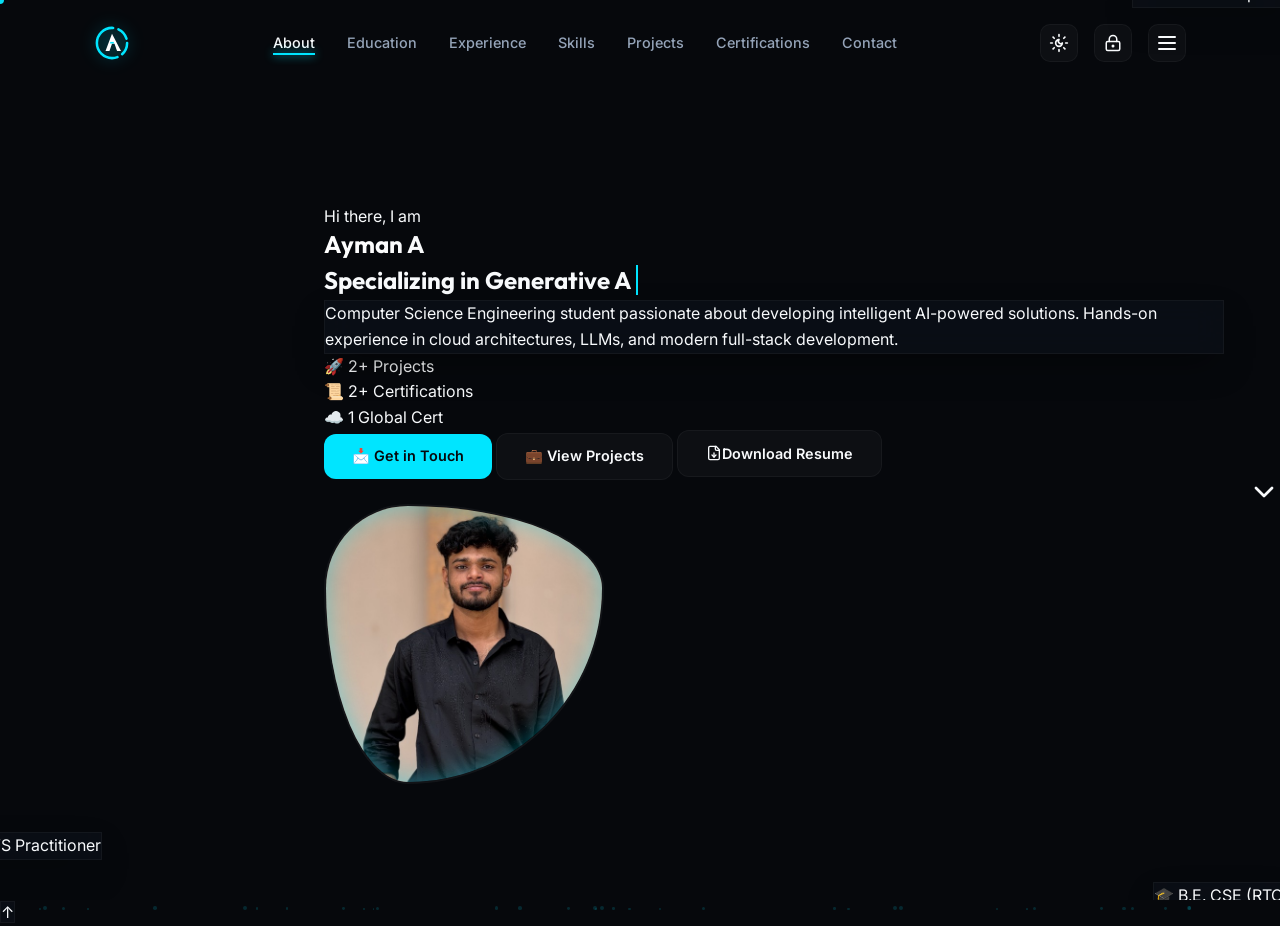
==== commit fb9c26e4: "chore: ensure LinkedIn URL includes www. prefix" ====
--- a/index.html
+++ b/index.html
@@ -405,7 +405,7 @@
 
                         <!-- Social Buttons -->
                         <div class="flex gap-4 pt-4">
-                            <a href="https://linkedin.com/in/-a-ayman" target="_blank" rel="noopener noreferrer" class="flex-1 py-4 bg-zinc-950 border border-white/10 hover:border-cyan-500/50 hover:shadow-[0_0_20px_rgba(0,229,255,0.4)] rounded-2xl flex items-center justify-center gap-2 text-sm font-semibold hover:bg-white/5 transition-all hover:scale-105" id="display-contact-linkedin">
+                            <a href="https://www.linkedin.com/in/-a-ayman" target="_blank" rel="noopener noreferrer" class="flex-1 py-4 bg-zinc-950 border border-white/10 hover:border-cyan-500/50 hover:shadow-[0_0_20px_rgba(0,229,255,0.4)] rounded-2xl flex items-center justify-center gap-2 text-sm font-semibold hover:bg-white/5 transition-all hover:scale-105" id="display-contact-linkedin">
                                 <svg xmlns="http://www.w3.org/2000/svg" width="16" height="16" viewBox="0 0 24 24" fill="none" stroke="currentColor" stroke-width="2" stroke-linecap="round" stroke-linejoin="round" class="text-blue-400"><path d="M16 8a6 6 0 0 1 6 6v7h-4v-7a2 2 0 0 0-2-2 2 2 0 0 0-2 2v7h-4v-7a6 6 0 0 1 6-6z"/><rect width="4" height="12" x="2" y="9"/><circle cx="4" cy="4" r="2"/></svg>
                                 LinkedIn
                             </a>
--- a/styles.css
+++ b/styles.css
@@ -120,14 +120,13 @@
 }
 
 .snap-section {
-    height: 100vh;
+    min-height: 100vh;
     scroll-snap-align: start;
     scroll-snap-stop: always;
     display: flex;
     justify-content: center;
     align-items: center;
     position: relative;
-    overflow: hidden;
     width: 100%;
     padding-top: 5.5rem; /* Clear fixed header overlay spacing */
     scroll-margin-top: 5.5rem;
@@ -137,6 +136,12 @@
     line-height: 1.35 !important;
     padding-top: 0.25em !important;
     padding-bottom: 0.15em !important;
+}
+
+#certifications-list-container,
+#projects-list-container,
+#education-list-container {
+    grid-template-columns: repeat(auto-fit, minmax(280px, 1fr)) !important;
 }
 
 .container {
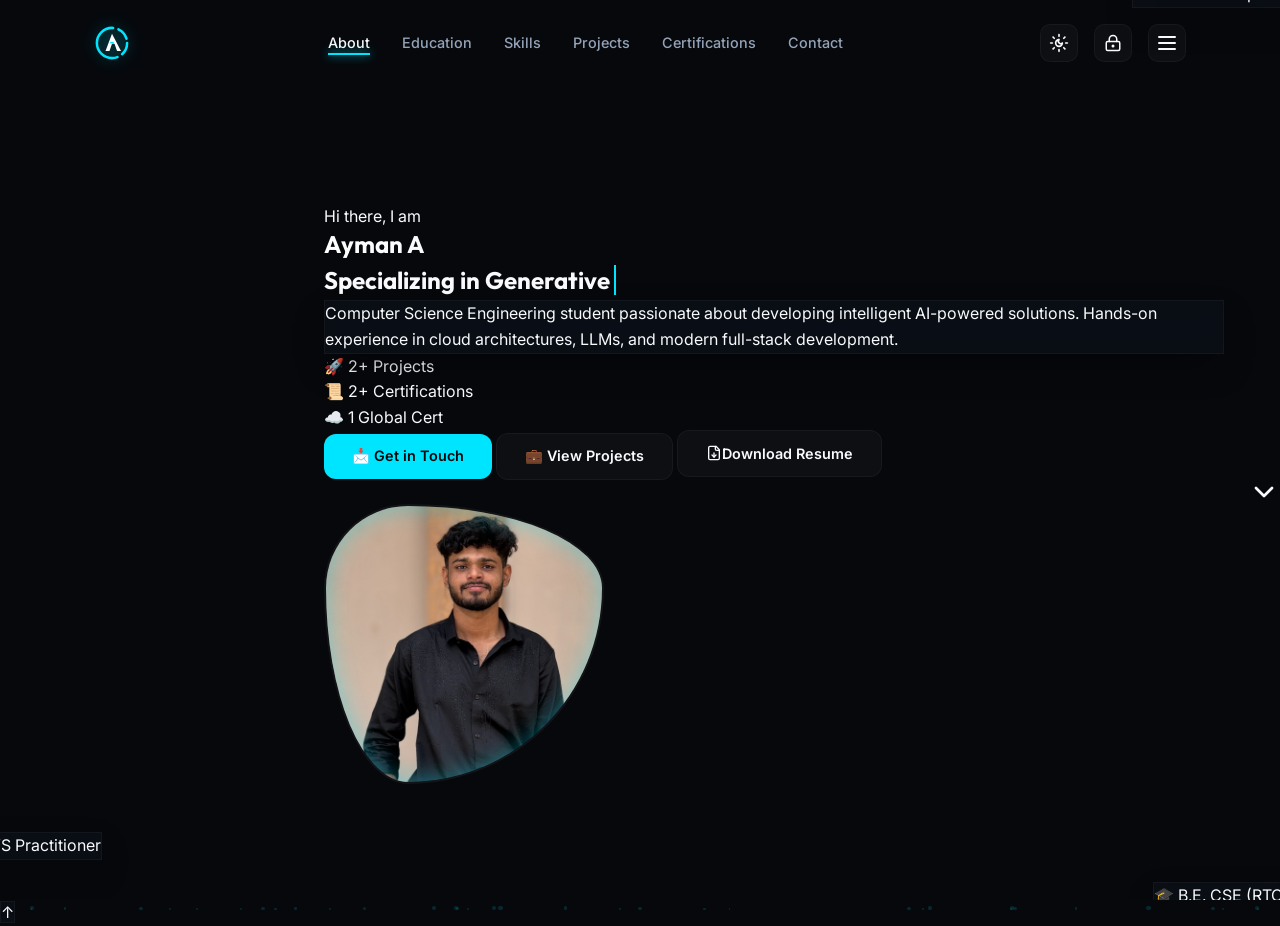
==== commit 2d6ec330: "feat: completely remove experience section, disable cursor follower, and hide header on scroll" ====
--- a/index.html
+++ b/index.html
@@ -38,7 +38,7 @@
     <!-- Styling -->
     <link rel="stylesheet" href="styles.css">
 </head>
-<body class="lg:cursor-none">
+<body>
 
     <!-- Floating Background Particles & Blobs -->
     <div class="fixed inset-0 z-0 overflow-hidden pointer-events-none bg-black">
@@ -49,10 +49,6 @@
         <!-- Dynamic particles rising -->
         <div class="particles-container" id="particles-container"></div>
     </div>
-
-    <!-- Custom CursorFollower -->
-    <div class="cursor-dot" id="cursor-dot"></div>
-    <div class="cursor-outline" id="cursor-outline"></div>
 
     <!-- Fixed Header / Navigation -->
     <header class="header">
@@ -74,7 +70,6 @@
                 <ul class="nav-list">
                     <li><button onclick="scrollToSection('about')" class="nav-btn active" id="nav-about">About</button></li>
                     <li><button onclick="scrollToSection('education')" class="nav-btn" id="nav-education">Education</button></li>
-                    <li><button onclick="scrollToSection('experience')" class="nav-btn" id="nav-experience">Experience</button></li>
                     <li><button onclick="scrollToSection('skills')" class="nav-btn" id="nav-skills">Skills</button></li>
                     <li><button onclick="scrollToSection('projects')" class="nav-btn" id="nav-projects">Projects</button></li>
                     <li><button onclick="scrollToSection('certifications')" class="nav-btn" id="nav-certifications">Certifications</button></li>
@@ -112,7 +107,6 @@
         <div class="mobile-menu-links">
             <button onclick="scrollToSection('about'); toggleMobileMenu();" class="mobile-link">About</button>
             <button onclick="scrollToSection('education'); toggleMobileMenu();" class="mobile-link">Education</button>
-            <button onclick="scrollToSection('experience'); toggleMobileMenu();" class="mobile-link">Experience</button>
             <button onclick="scrollToSection('skills'); toggleMobileMenu();" class="mobile-link">Skills</button>
             <button onclick="scrollToSection('projects'); toggleMobileMenu();" class="mobile-link">Projects</button>
             <button onclick="scrollToSection('certifications'); toggleMobileMenu();" class="mobile-link">Certifications</button>
@@ -229,22 +223,6 @@
             </div>
         </section>
 
-        <!-- SECTION 3: EXPERIENCE -->
-        <section id="experience" class="snap-section flex flex-col justify-center items-center px-6 py-20">
-            <div class="max-w-4xl w-full mx-auto reveal-on-scroll">
-                <div class="flex flex-wrap justify-between items-center mb-12">
-                    <div class="text-left">
-                        <span class="section-subtitle">Career Journey</span>
-                        <h2 class="text-4xl md:text-5xl font-extrabold tracking-tight bg-gradient-to-r from-white to-gray-400 bg-clip-text text-transparent">Experience</h2>
-                    </div>
-                    <button class="btn btn-secondary btn-sm add-item-btn" onclick="openItemAdd('experience')">➕ Add Experience</button>
-                </div>
-
-                <div class="relative pl-8 border-l border-cyan-500/30 space-y-12 py-2" id="experience-list-container">
-                    <!-- Dynamic rendering from script.js -->
-                </div>
-            </div>
-        </section>
 
         <!-- SECTION 4: SKILLS -->
         <section id="skills" class="snap-section flex flex-col justify-center items-center px-6 py-20">
--- a/styles.css
+++ b/styles.css
@@ -205,56 +205,12 @@
 }
 
 /* ==========================================
-   CUSTOM DESKTOP CURSOR
-   ========================================== */
-.cursor-dot {
-    width: 8px;
-    height: 8px;
-    background-color: var(--accent-cyan);
-    position: fixed;
-    top: 0;
-    left: 0;
-    border-radius: 50%;
-    pointer-events: none;
-    z-index: 10000;
-    transform: translate(-50%, -50%);
-    mix-blend-mode: difference;
-    transition: width 0.2s, height 0.2s, background-color 0.2s;
-    display: none;
-}
-
-.cursor-outline {
-    width: 36px;
-    height: 36px;
-    border: 1.5px solid rgba(0, 229, 255, 0.4);
-    position: fixed;
-    top: 0;
-    left: 0;
-    border-radius: 50%;
-    pointer-events: none;
-    z-index: 9999;
-    transform: translate(-50%, -50%);
-    mix-blend-mode: difference;
-    transition: transform 0.1s ease-out, width 0.2s, height 0.2s, border-color 0.2s;
-    display: none;
-}
-
-body.lg\:cursor-none .cursor-dot,
-body.lg\:cursor-none .cursor-outline {
-    display: block;
-}
-
-.cursor-hover .cursor-dot {
-    width: 12px;
-    height: 12px;
-    background-color: #ffffff;
-}
-
-.cursor-hover .cursor-outline {
-    width: 50px;
-    height: 50px;
-    border-color: #ffffff;
-    background-color: rgba(255, 255, 255, 0.1);
+   HEADER HIDE TRANSITION
+   ========================================== */
+.header-hidden {
+    transform: translateY(-100%) !important;
+    opacity: 0 !important;
+    pointer-events: none !important;
 }
 
 /* ==========================================
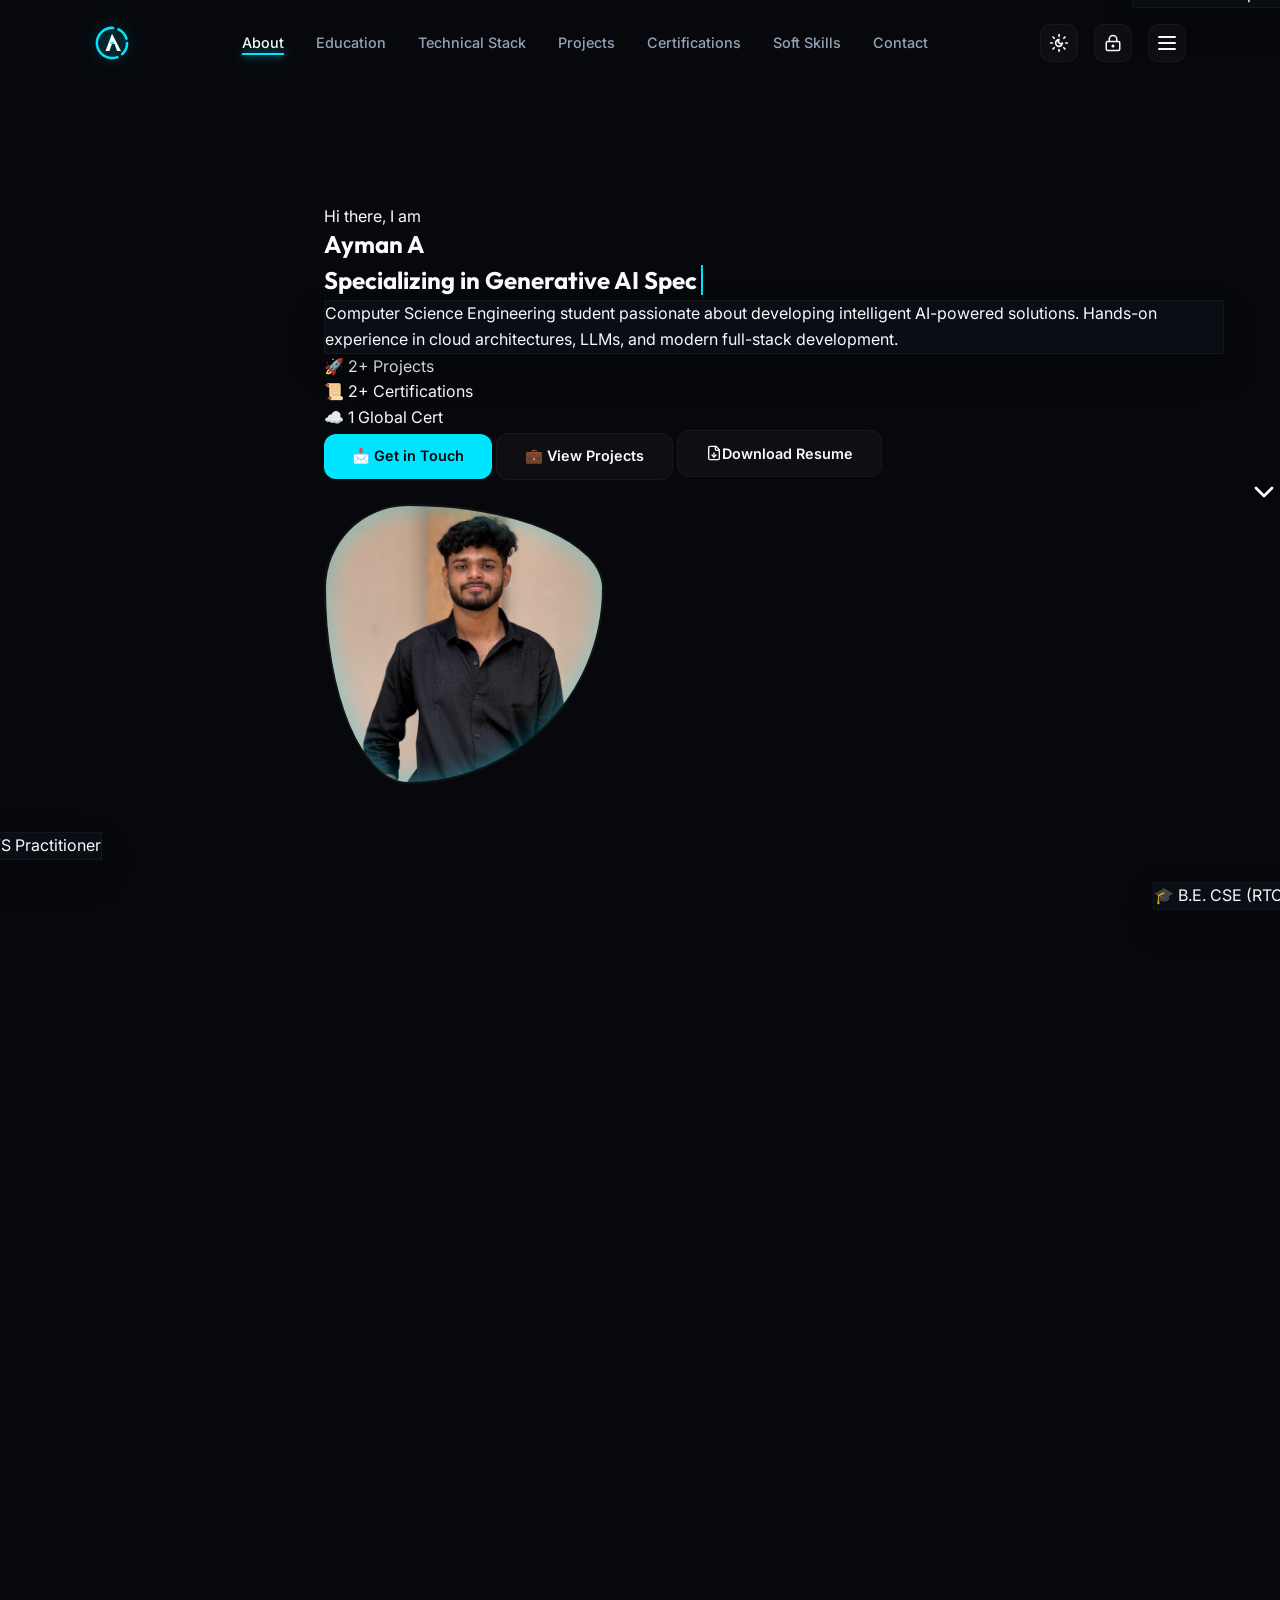
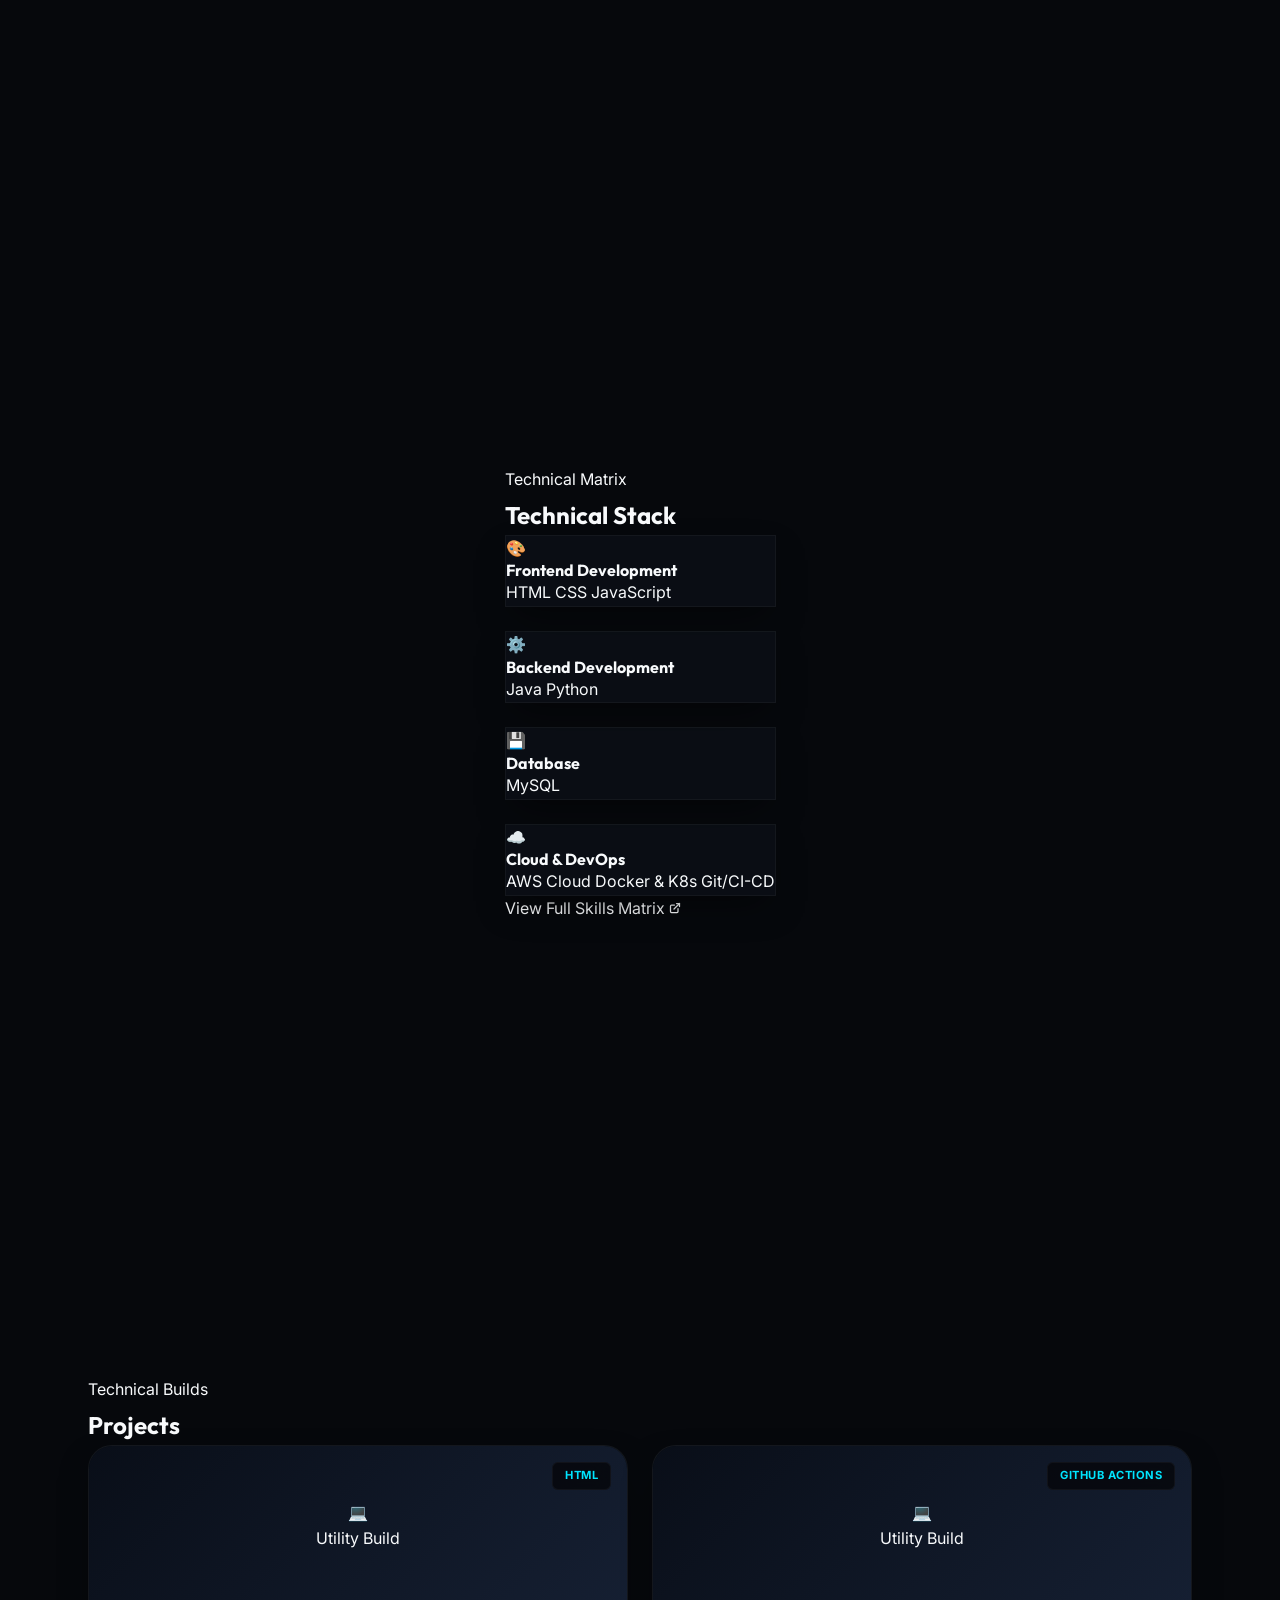
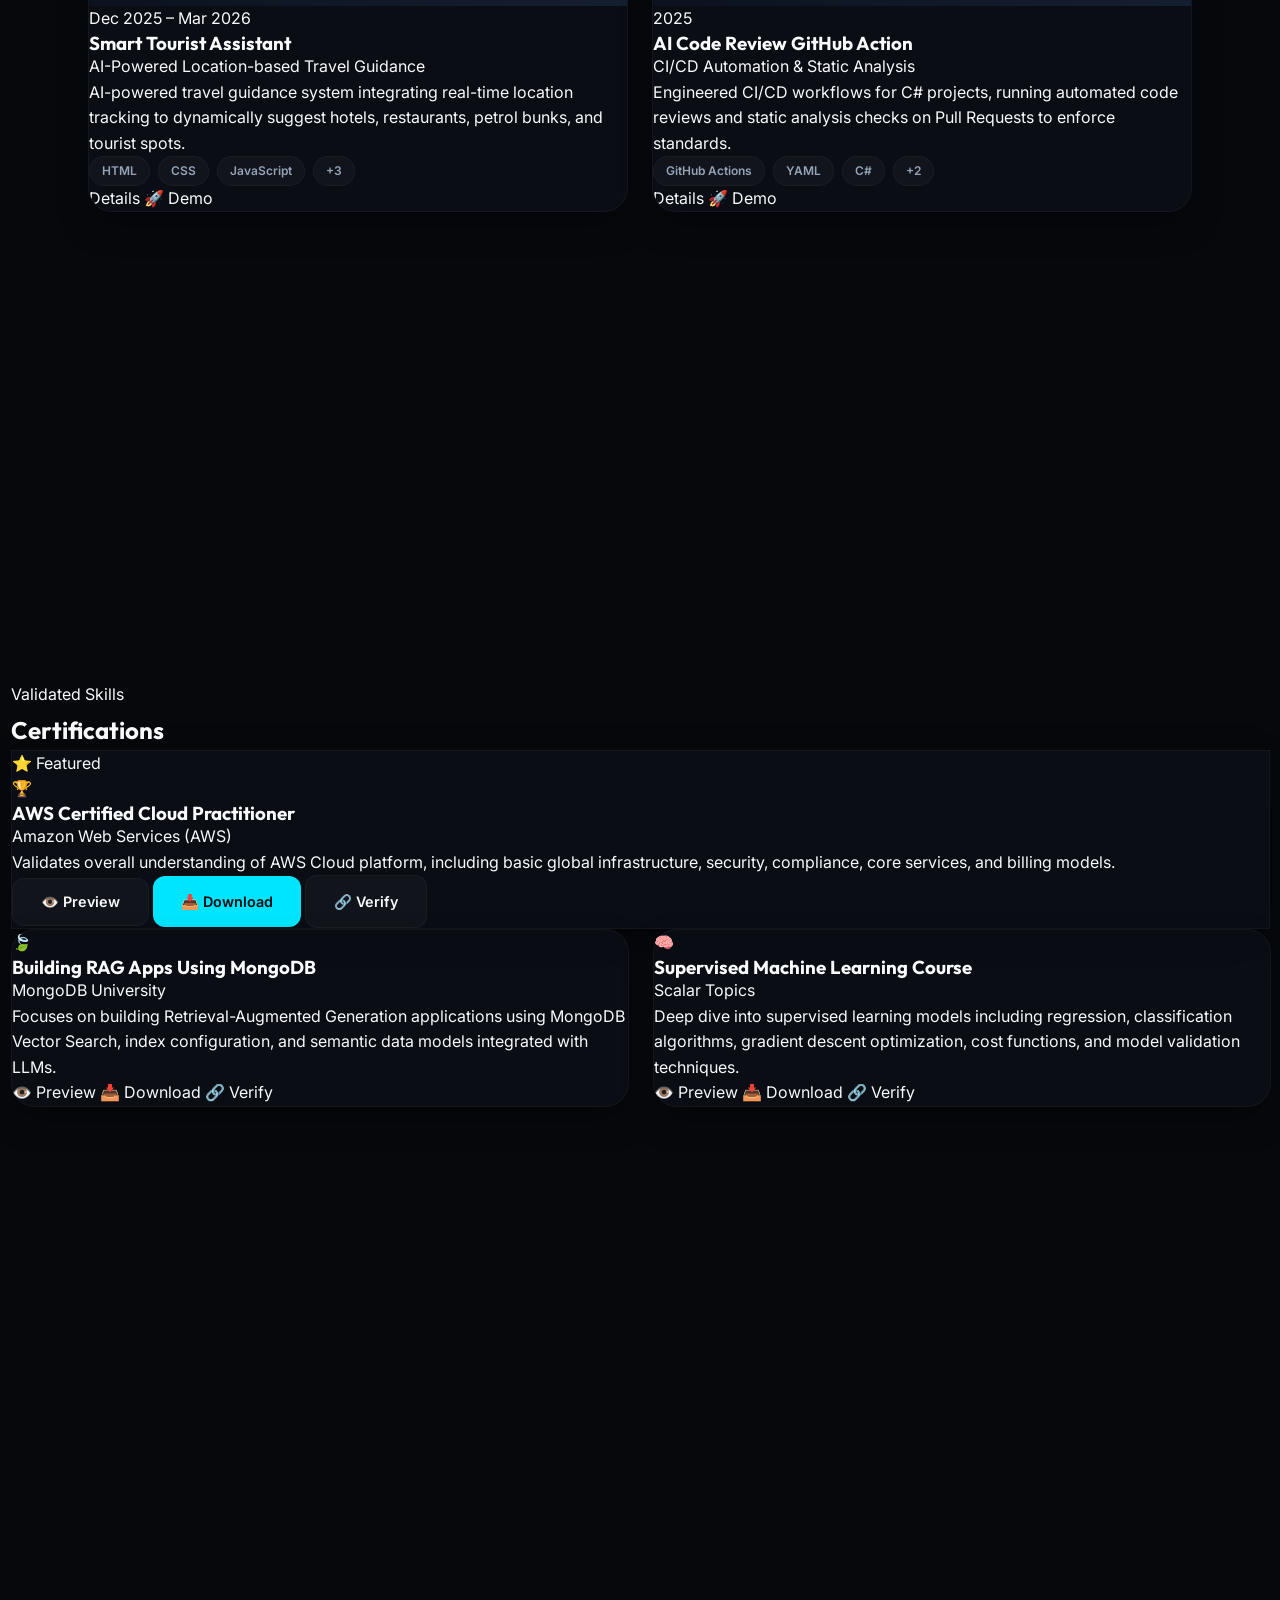
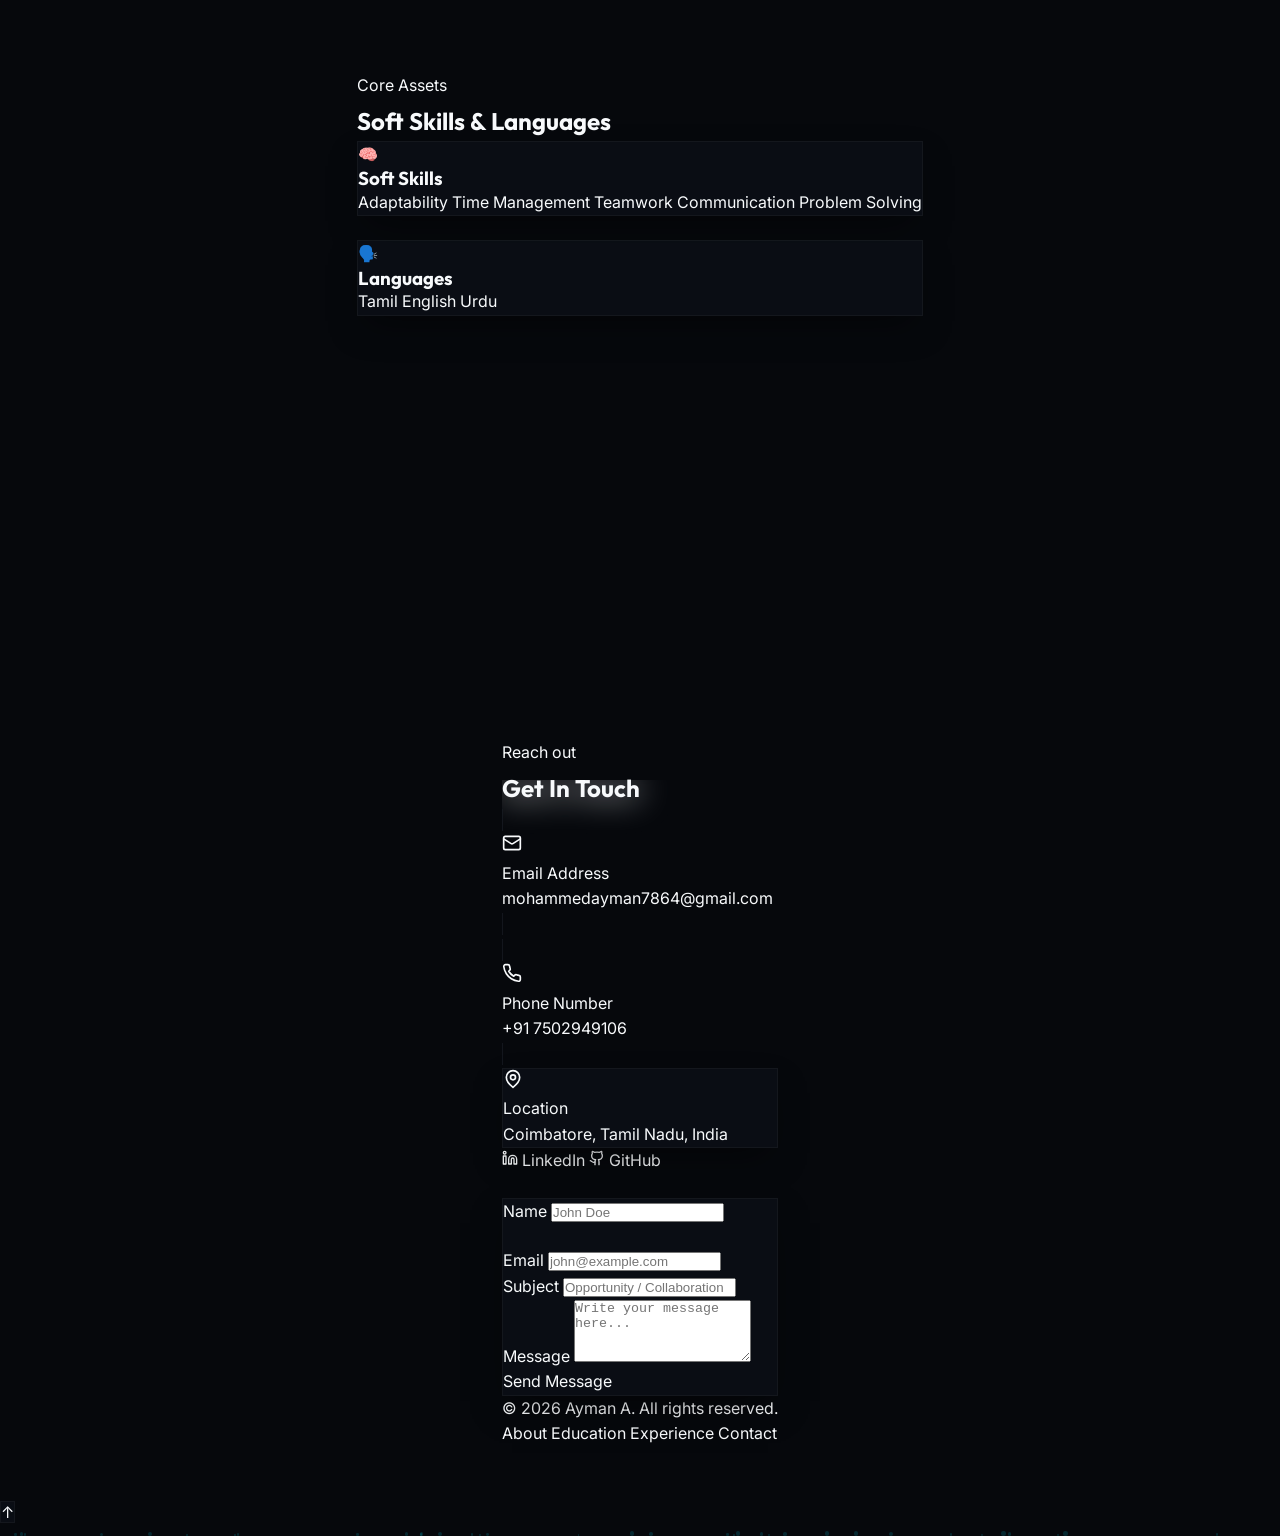
==== commit acf0549f: "feat: enable native smooth scrolling, group tech stack into categories, replace Excel with JS, and r" ====
--- a/index.html
+++ b/index.html
@@ -70,9 +70,10 @@
                 <ul class="nav-list">
                     <li><button onclick="scrollToSection('about')" class="nav-btn active" id="nav-about">About</button></li>
                     <li><button onclick="scrollToSection('education')" class="nav-btn" id="nav-education">Education</button></li>
-                    <li><button onclick="scrollToSection('skills')" class="nav-btn" id="nav-skills">Skills</button></li>
+                    <li><button onclick="scrollToSection('skills')" class="nav-btn" id="nav-skills">Technical Stack</button></li>
                     <li><button onclick="scrollToSection('projects')" class="nav-btn" id="nav-projects">Projects</button></li>
                     <li><button onclick="scrollToSection('certifications')" class="nav-btn" id="nav-certifications">Certifications</button></li>
+                    <li><button onclick="scrollToSection('personal-skills')" class="nav-btn" id="nav-personal-skills">Soft Skills</button></li>
                     <li><button onclick="scrollToSection('contact')" class="nav-btn" id="nav-contact">Contact</button></li>
                 </ul>
             </nav>
@@ -107,9 +108,10 @@
         <div class="mobile-menu-links">
             <button onclick="scrollToSection('about'); toggleMobileMenu();" class="mobile-link">About</button>
             <button onclick="scrollToSection('education'); toggleMobileMenu();" class="mobile-link">Education</button>
-            <button onclick="scrollToSection('skills'); toggleMobileMenu();" class="mobile-link">Skills</button>
+            <button onclick="scrollToSection('skills'); toggleMobileMenu();" class="mobile-link">Technical Stack</button>
             <button onclick="scrollToSection('projects'); toggleMobileMenu();" class="mobile-link">Projects</button>
             <button onclick="scrollToSection('certifications'); toggleMobileMenu();" class="mobile-link">Certifications</button>
+            <button onclick="scrollToSection('personal-skills'); toggleMobileMenu();" class="mobile-link">Soft Skills</button>
             <button onclick="scrollToSection('contact'); toggleMobileMenu();" class="mobile-link">Contact</button>
         </div>
         <div class="mobile-menu-footer">
@@ -118,7 +120,7 @@
     </div>
 
     <!-- Main Viewport Snap Snapping Scroll Container -->
-    <div class="snap-container" id="snap-container" onscroll="handleSnapScroll(this)">
+    <div class="snap-container" id="snap-container">
         
         <!-- SECTION 1: ABOUT / HERO -->
         <section id="about" class="snap-section flex items-center relative overflow-hidden">
@@ -224,55 +226,27 @@
         </section>
 
 
-        <!-- SECTION 4: SKILLS -->
+        <!-- SECTION 4: TECHNICAL STACK -->
         <section id="skills" class="snap-section flex flex-col justify-center items-center px-6 py-20">
-            <div class="max-w-5xl w-full mx-auto reveal-on-scroll">
+            <div class="max-w-6xl w-full mx-auto reveal-on-scroll">
                 <div class="text-center mb-12 relative">
                     <span class="section-subtitle">Technical Matrix</span>
-                    <h2 class="text-4xl md:text-5xl font-extrabold tracking-tight bg-gradient-to-r from-white to-gray-400 bg-clip-text text-transparent">What I Work With</h2>
+                    <h2 class="text-4xl md:text-5xl font-extrabold tracking-tight bg-gradient-to-r from-white to-gray-400 bg-clip-text text-transparent">Technical Stack</h2>
                     
-                    <button class="btn btn-secondary btn-sm absolute right-0 top-0 edit-lock-btn add-item-btn" onclick="openCmsEdit('skills')">🔧 Edit Skill Set</button>
-                </div>
-
-                <div class="grid md:grid-cols-3 gap-8">
-                    <!-- Technical Skill Progress Bars -->
-                    <div class="glass p-8 rounded-3xl relative overflow-hidden group border border-white/5 hover:border-cyan-500/30 transition-all flex flex-col justify-between">
-                        <div>
-                            <div class="absolute top-0 left-0 w-full h-[3px] bg-gradient-to-r from-cyan-500 to-transparent"></div>
-                            <div class="text-3xl mb-4">💻</div>
-                            <h3 class="text-xl font-bold text-white mb-4">Technical Stack</h3>
-                            <div class="flex flex-wrap gap-2.5" id="technical-skills-container">
-                                <!-- Dynamic tags with custom progress bars -->
-                            </div>
-                        </div>
-                        
-                        <div class="mt-6 pt-6 border-t border-white/5 text-center">
-                            <a href="technical-skills.html" class="inline-flex items-center gap-2 text-xs font-bold text-cyan-400 hover:text-cyan-300 transition-colors uppercase tracking-wider">
-                                View Full Skills Matrix
-                                <svg xmlns="http://www.w3.org/2000/svg" width="12" height="12" viewBox="0 0 24 24" fill="none" stroke="currentColor" stroke-width="2.5" stroke-linecap="round" stroke-linejoin="round"><path d="M18 13v6a2 2 0 0 1-2 2H5a2 2 0 0 1-2-2V8a2 2 0 0 1 2-2h6"/><polyline points="15 3 21 3 21 9"/><line x1="10" x2="21" y1="14" y2="3"/></svg>
-                            </a>
-                        </div>
-                    </div>
-
-                    <!-- Soft Skills -->
-                    <div class="glass p-8 rounded-3xl relative overflow-hidden group border border-white/5 hover:border-cyan-500/30 transition-all">
-                        <div class="absolute top-0 left-0 w-full h-[3px] bg-gradient-to-r from-blue-500 to-transparent"></div>
-                        <div class="text-3xl mb-4">🧠</div>
-                        <h3 class="text-xl font-bold text-white mb-4">Soft Skills</h3>
-                        <div class="flex flex-wrap gap-2.5" id="soft-skills-container">
-                            <!-- Dynamic rendering -->
-                        </div>
-                    </div>
-
-                    <!-- Languages -->
-                    <div class="glass p-8 rounded-3xl relative overflow-hidden group border border-white/5 hover:border-cyan-500/30 transition-all">
-                        <div class="absolute top-0 left-0 w-full h-[3px] bg-gradient-to-r from-indigo-500 to-transparent"></div>
-                        <div class="text-3xl mb-4">🗣️</div>
-                        <h3 class="text-xl font-bold text-white mb-4">Languages</h3>
-                        <div class="flex flex-wrap gap-2.5" id="language-skills-container">
-                            <!-- Dynamic rendering -->
-                        </div>
-                    </div>
+                    <button class="btn btn-secondary btn-sm absolute right-0 top-0 edit-lock-btn add-item-btn" onclick="openCmsEdit('skills')">🔧 Edit Skills</button>
+                </div>
+
+                <!-- Dynanically Grouped Category Columns Grid -->
+                <div class="grid grid-cols-1 md:grid-cols-2 lg:grid-cols-4 gap-6 w-full" id="technical-skills-categories">
+                    <!-- Dynamic rendering by script.js -->
+                </div>
+
+                <!-- Link to Dedicated Matrix Subpage -->
+                <div class="mt-12 text-center w-full">
+                    <a href="technical-skills.html" class="inline-flex items-center gap-2 text-xs font-bold text-cyan-400 hover:text-cyan-300 transition-colors uppercase tracking-wider">
+                        View Full Skills Matrix
+                        <svg xmlns="http://www.w3.org/2000/svg" width="12" height="12" viewBox="0 0 24 24" fill="none" stroke="currentColor" stroke-width="2.5" stroke-linecap="round" stroke-linejoin="round"><path d="M18 13v6a2 2 0 0 1-2 2H5a2 2 0 0 1-2-2V8a2 2 0 0 1 2-2h6"/><polyline points="15 3 21 3 21 9"/><line x1="10" x2="21" y1="14" y2="3"/></svg>
+                    </a>
                 </div>
             </div>
         </section>
@@ -324,6 +298,38 @@
                 <!-- Certificates Grid -->
                 <div class="grid md:grid-cols-3 gap-6" id="certifications-list-container">
                     <!-- Dynamic rendering from script.js -->
+                </div>
+            </div>
+        </section>
+
+        <!-- SECTION 6: PERSONAL SKILLS (SOFT SKILLS & LANGUAGES) -->
+        <section id="personal-skills" class="snap-section flex flex-col justify-center items-center px-6 py-20">
+            <div class="max-w-6xl w-full mx-auto reveal-on-scroll">
+                <div class="text-center mb-12 relative">
+                    <span class="section-subtitle">Core Assets</span>
+                    <h2 class="text-4xl md:text-5xl font-extrabold tracking-tight bg-gradient-to-r from-white to-gray-400 bg-clip-text text-transparent">Soft Skills & Languages</h2>
+                </div>
+
+                <div class="grid md:grid-cols-2 gap-8">
+                    <!-- Soft Skills -->
+                    <div class="glass p-8 rounded-3xl relative overflow-hidden group border border-white/5 hover:border-blue-500/30 transition-all">
+                        <div class="absolute top-0 left-0 w-full h-[3px] bg-gradient-to-r from-blue-500 to-transparent"></div>
+                        <div class="text-3xl mb-4">🧠</div>
+                        <h3 class="text-xl font-bold text-white mb-4">Soft Skills</h3>
+                        <div class="flex flex-wrap gap-2.5" id="soft-skills-container">
+                            <!-- Dynamic rendering from script.js -->
+                        </div>
+                    </div>
+
+                    <!-- Languages -->
+                    <div class="glass p-8 rounded-3xl relative overflow-hidden group border border-white/5 hover:border-indigo-500/30 transition-all">
+                        <div class="absolute top-0 left-0 w-full h-[3px] bg-gradient-to-r from-indigo-500 to-transparent"></div>
+                        <div class="text-3xl mb-4">🗣️</div>
+                        <h3 class="text-xl font-bold text-white mb-4">Languages</h3>
+                        <div class="flex flex-wrap gap-2.5" id="language-skills-container">
+                            <!-- Dynamic rendering from script.js -->
+                        </div>
+                    </div>
                 </div>
             </div>
         </section>
--- a/styles.css
+++ b/styles.css
@@ -58,7 +58,6 @@
 html {
     scroll-behavior: smooth;
     font-size: 16px;
-    height: 100%;
 }
 
 body {
@@ -66,10 +65,8 @@
     color: var(--text-primary);
     font-family: var(--font-body);
     line-height: 1.6;
-    overflow: hidden; /* Lock browser window scrolling for viewport snap */
     position: relative;
     -webkit-font-smoothing: antialiased;
-    height: 100%;
 }
 
 h1, h2, h3, h4, h5, h6 {
@@ -103,26 +100,16 @@
 }
 
 /* ==========================================
-   SCROLL SNAPPING VIEWPORT CONTAINER
+   PORTFOLIO VIEWPORT CONTAINER
    ========================================== */
 .snap-container {
-    height: 100vh;
-    overflow-y: scroll;
-    scroll-snap-type: y mandatory;
-    scroll-behavior: smooth;
     position: relative;
     z-index: 10;
-    scrollbar-width: none; /* Hide default scrollbar on Firefox */
-}
-
-.snap-container::-webkit-scrollbar {
-    display: none; /* Hide scrollbar on Chrome/Safari/Opera */
+    width: 100%;
 }
 
 .snap-section {
     min-height: 100vh;
-    scroll-snap-align: start;
-    scroll-snap-stop: always;
     display: flex;
     justify-content: center;
     align-items: center;
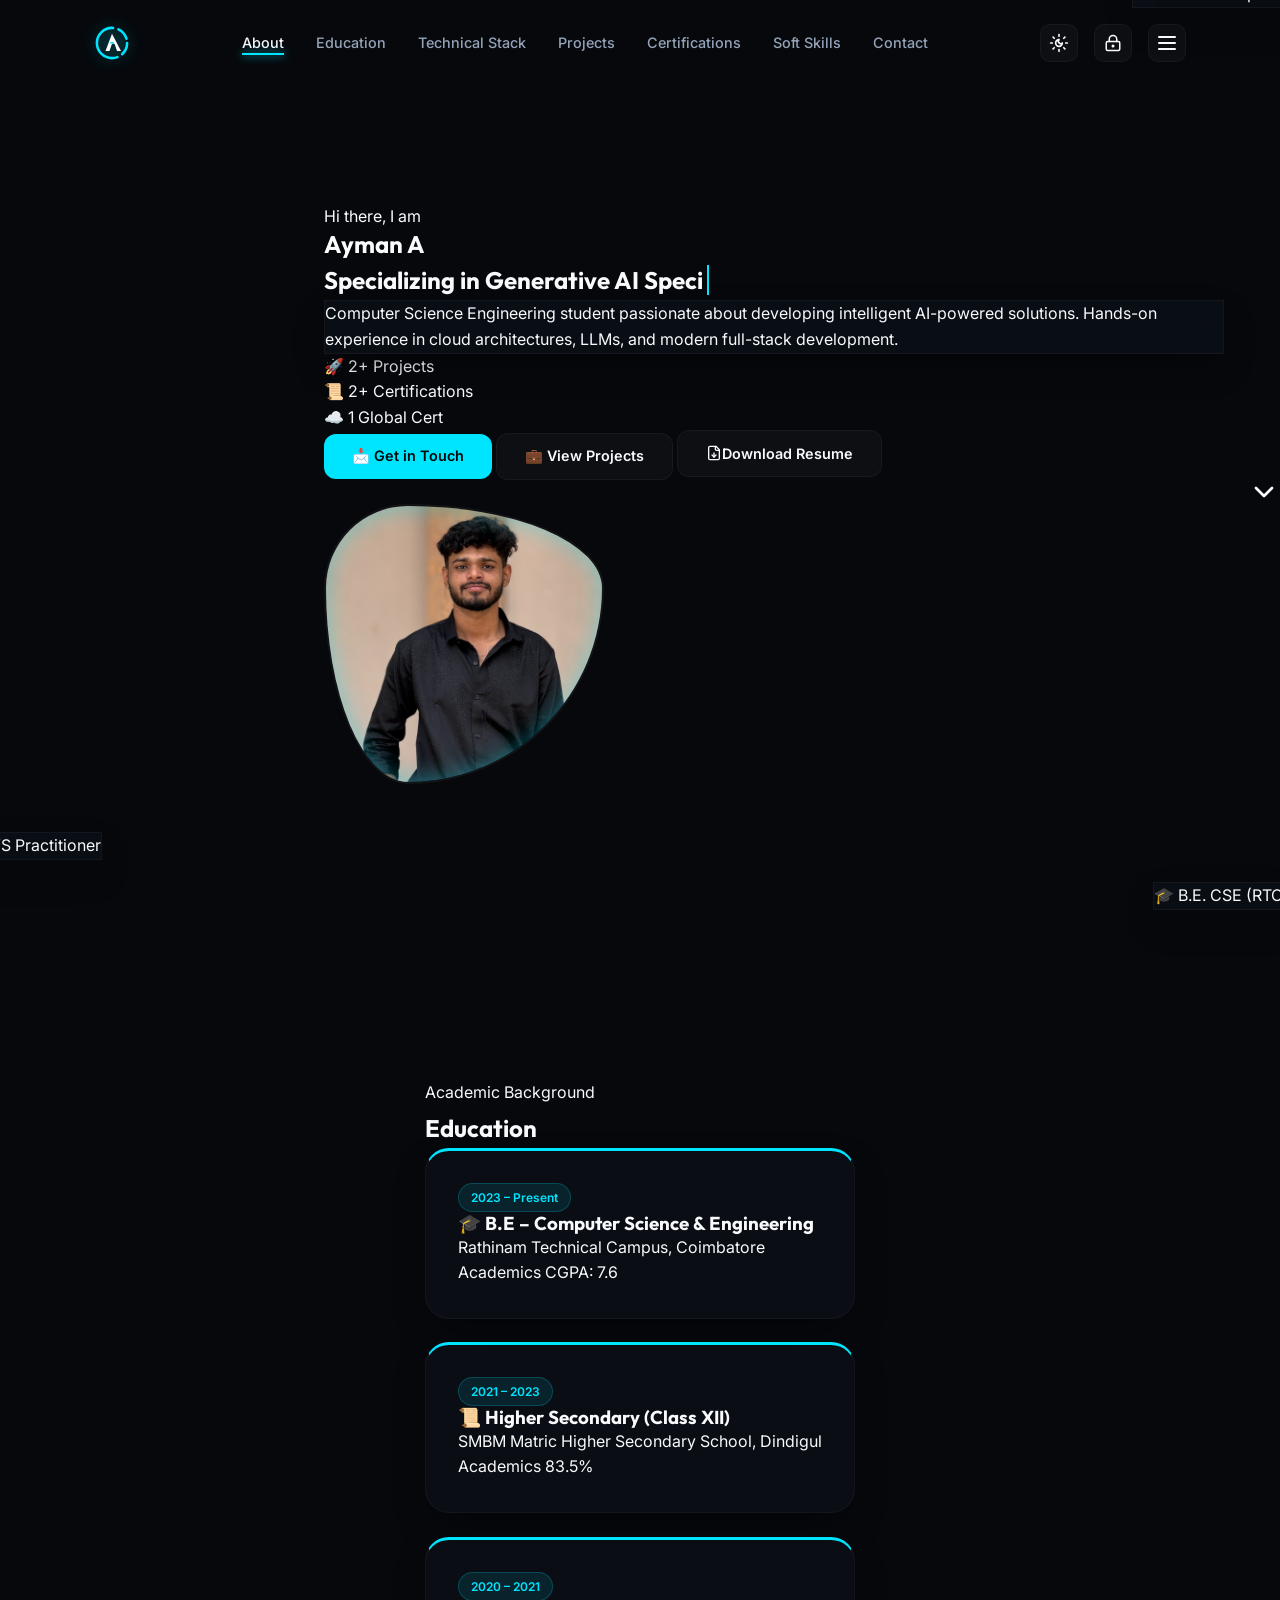
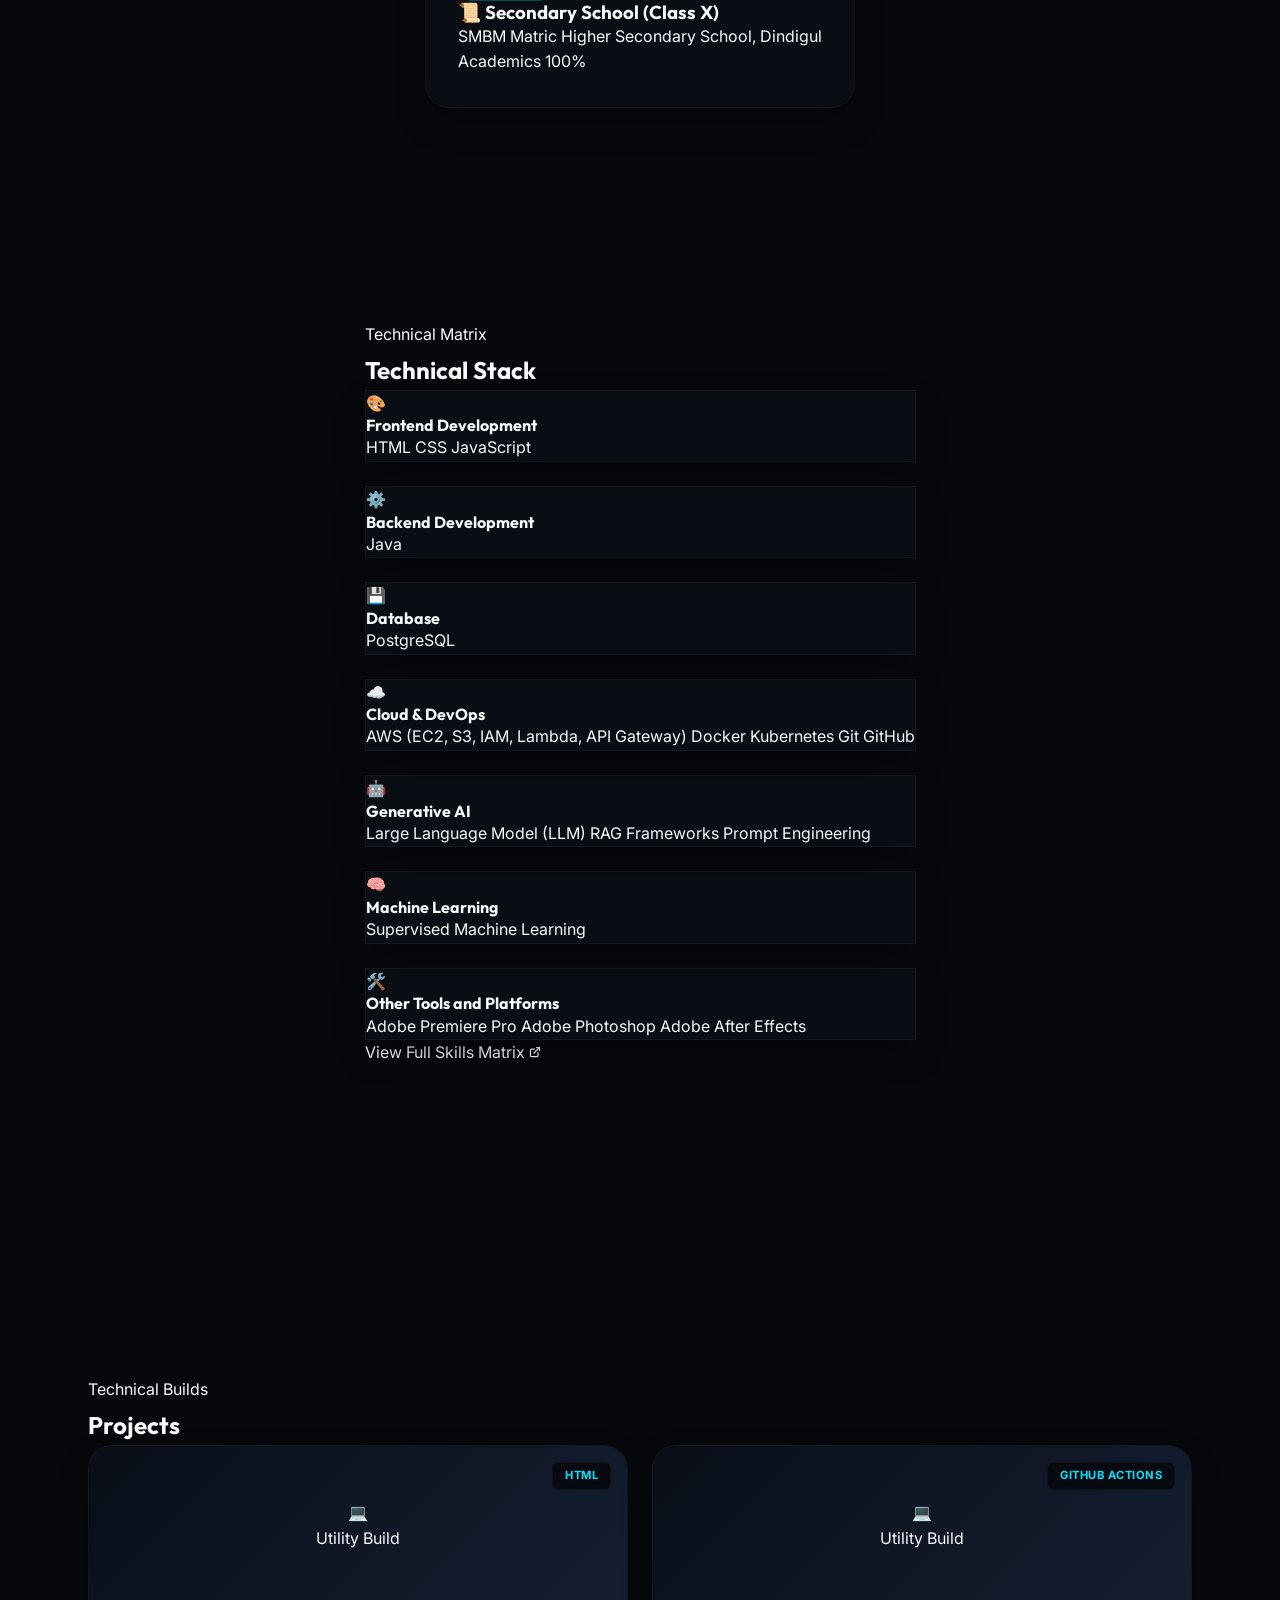
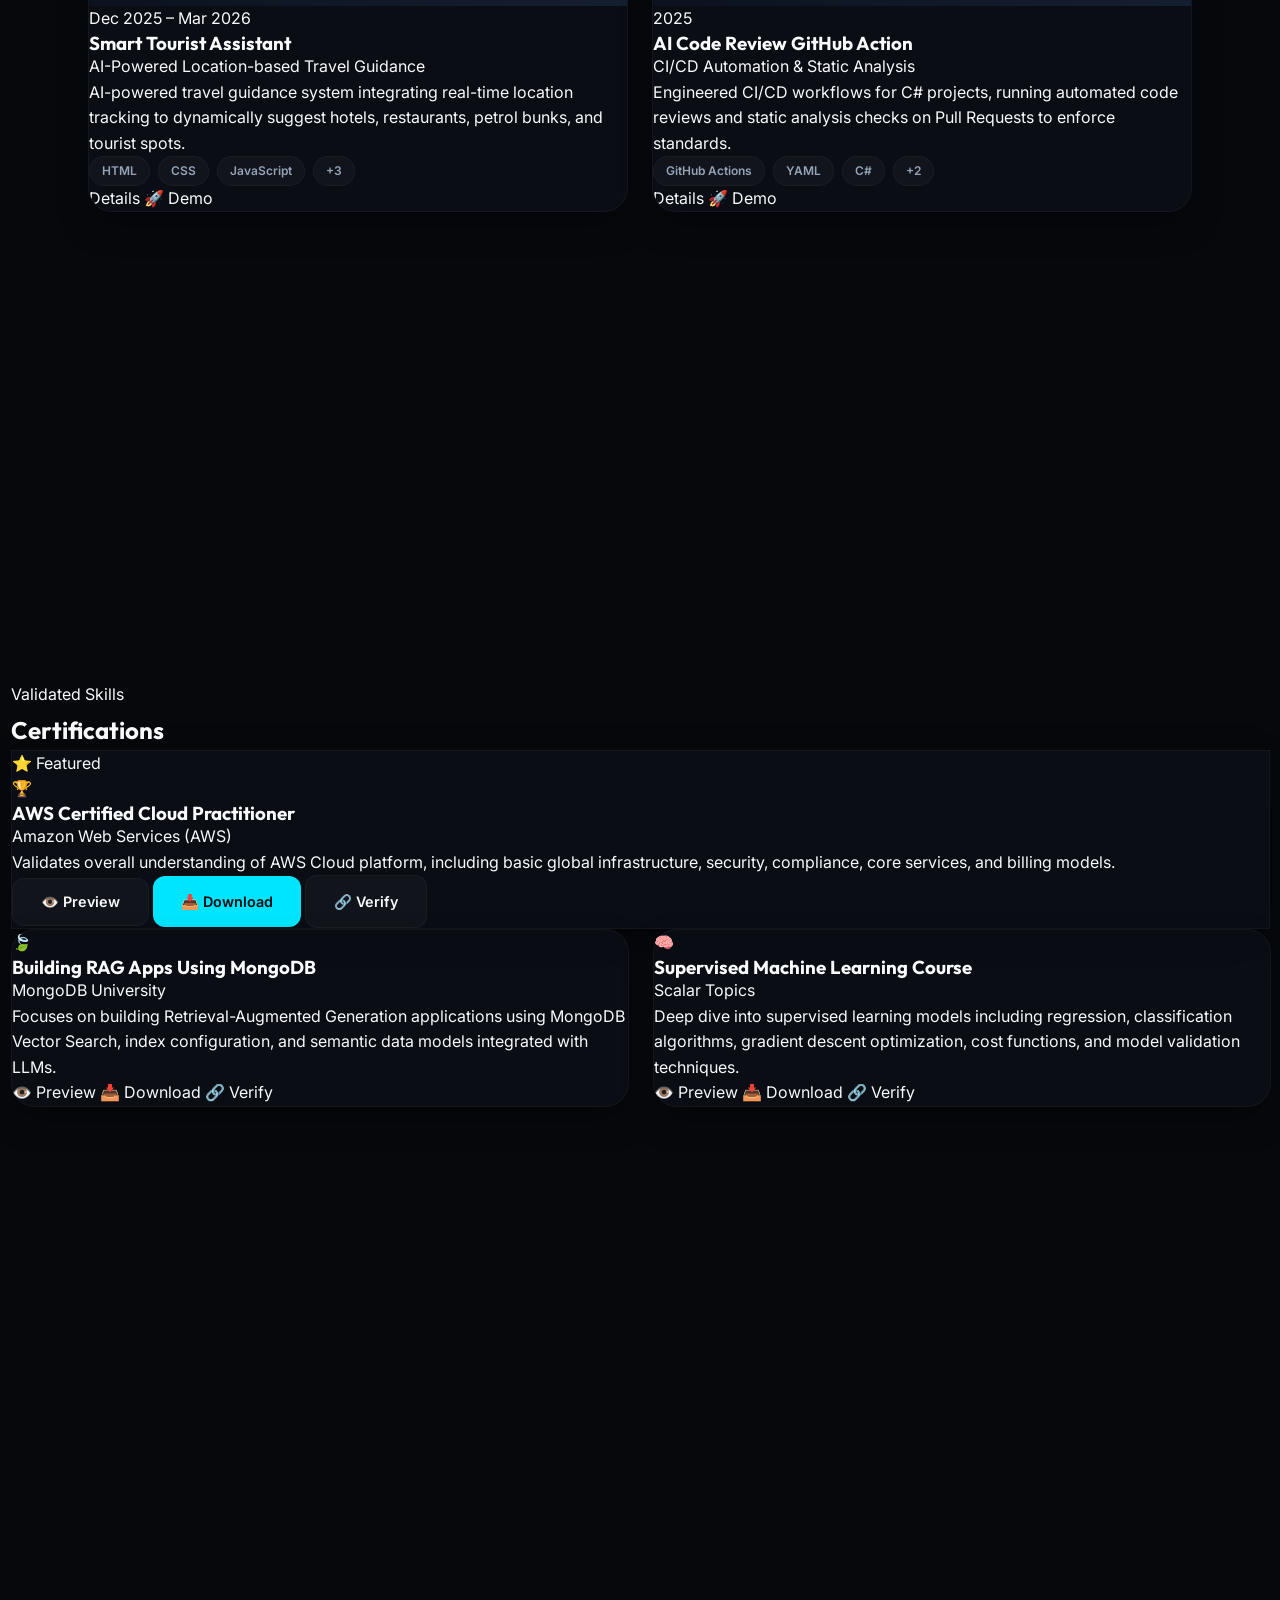
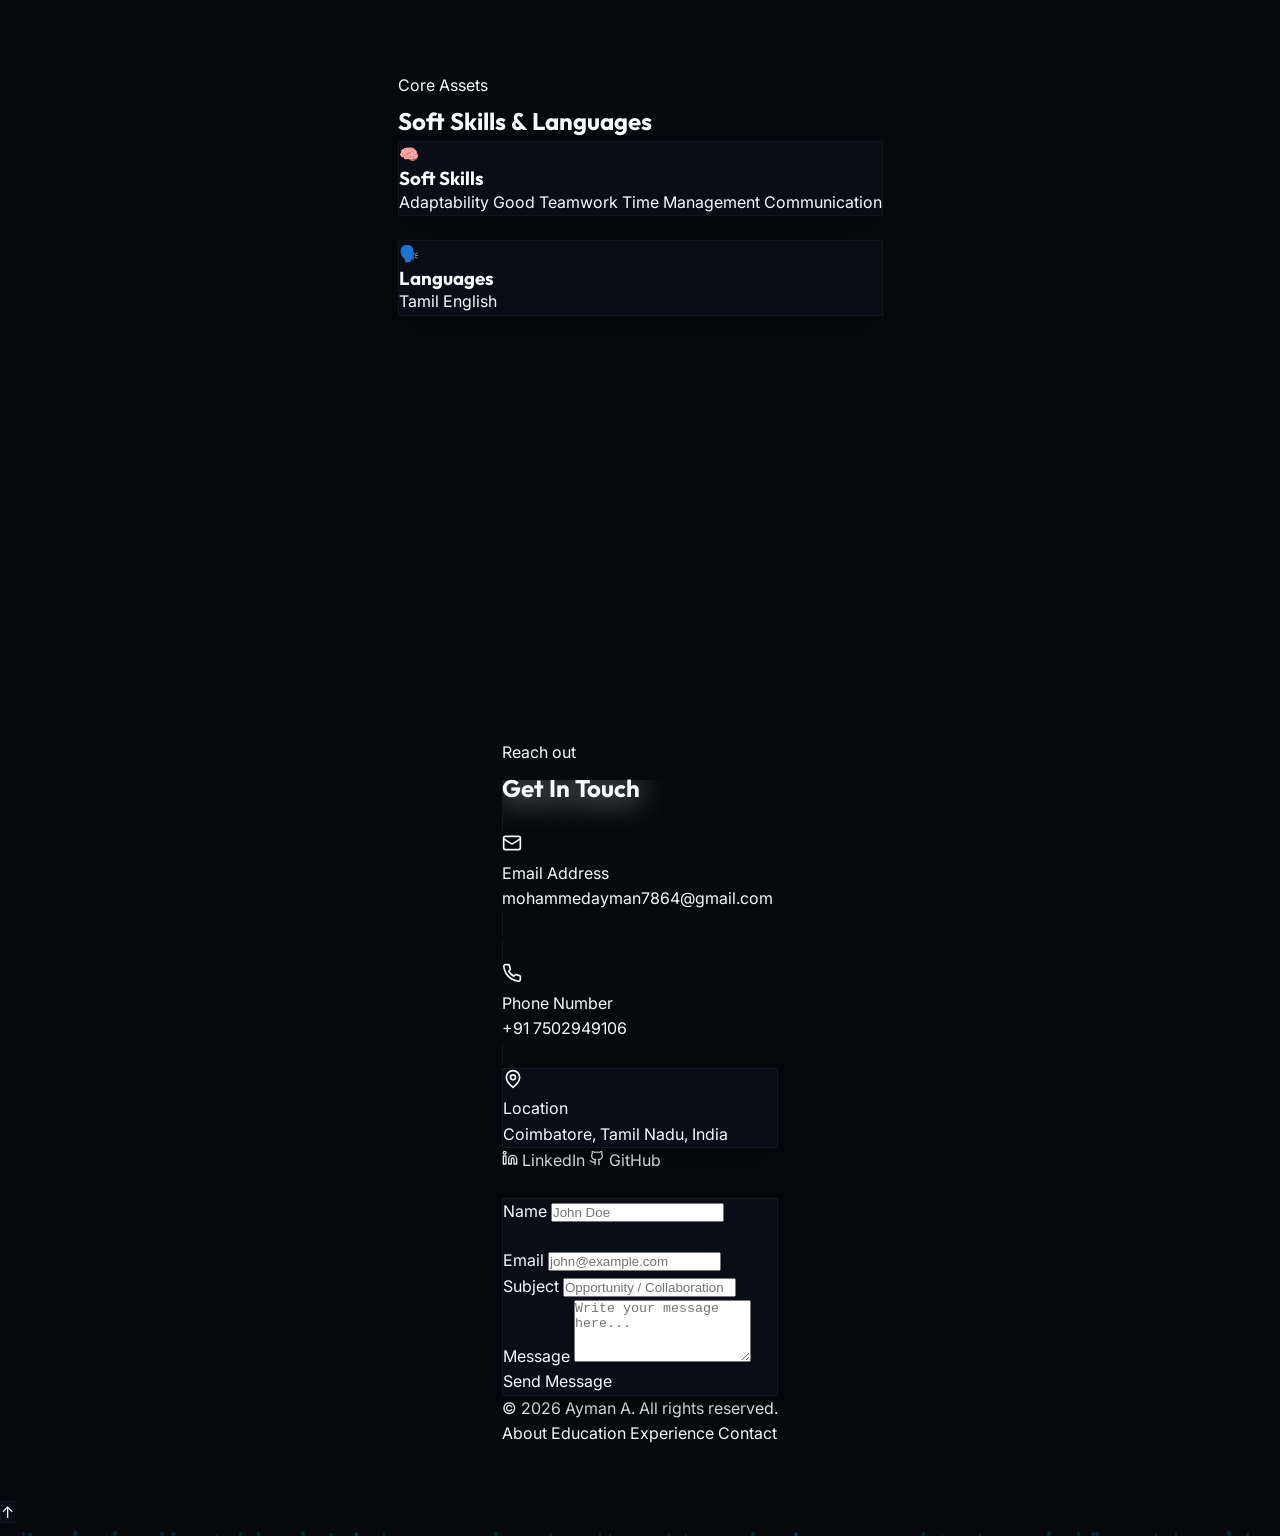
==== commit 49827bce: "fix: align portfolio skills and lists with resume pdf, and remove project list scroll boundaries" ====
--- a/index.html
+++ b/index.html
@@ -262,7 +262,7 @@
                     <button class="btn btn-secondary btn-sm add-item-btn" onclick="openItemAdd('project')">➕ Add Project</button>
                 </div>
 
-                <div class="grid md:grid-cols-2 lg:grid-cols-3 gap-6 overflow-y-auto max-h-[60vh] pr-2 card-snap-view" onscroll="applyCardScrollTransforms(this)" id="projects-list-container">
+                <div class="grid md:grid-cols-2 lg:grid-cols-3 gap-6" id="projects-list-container">
                     <!-- Dynamic rendering from script.js -->
                 </div>
             </div>
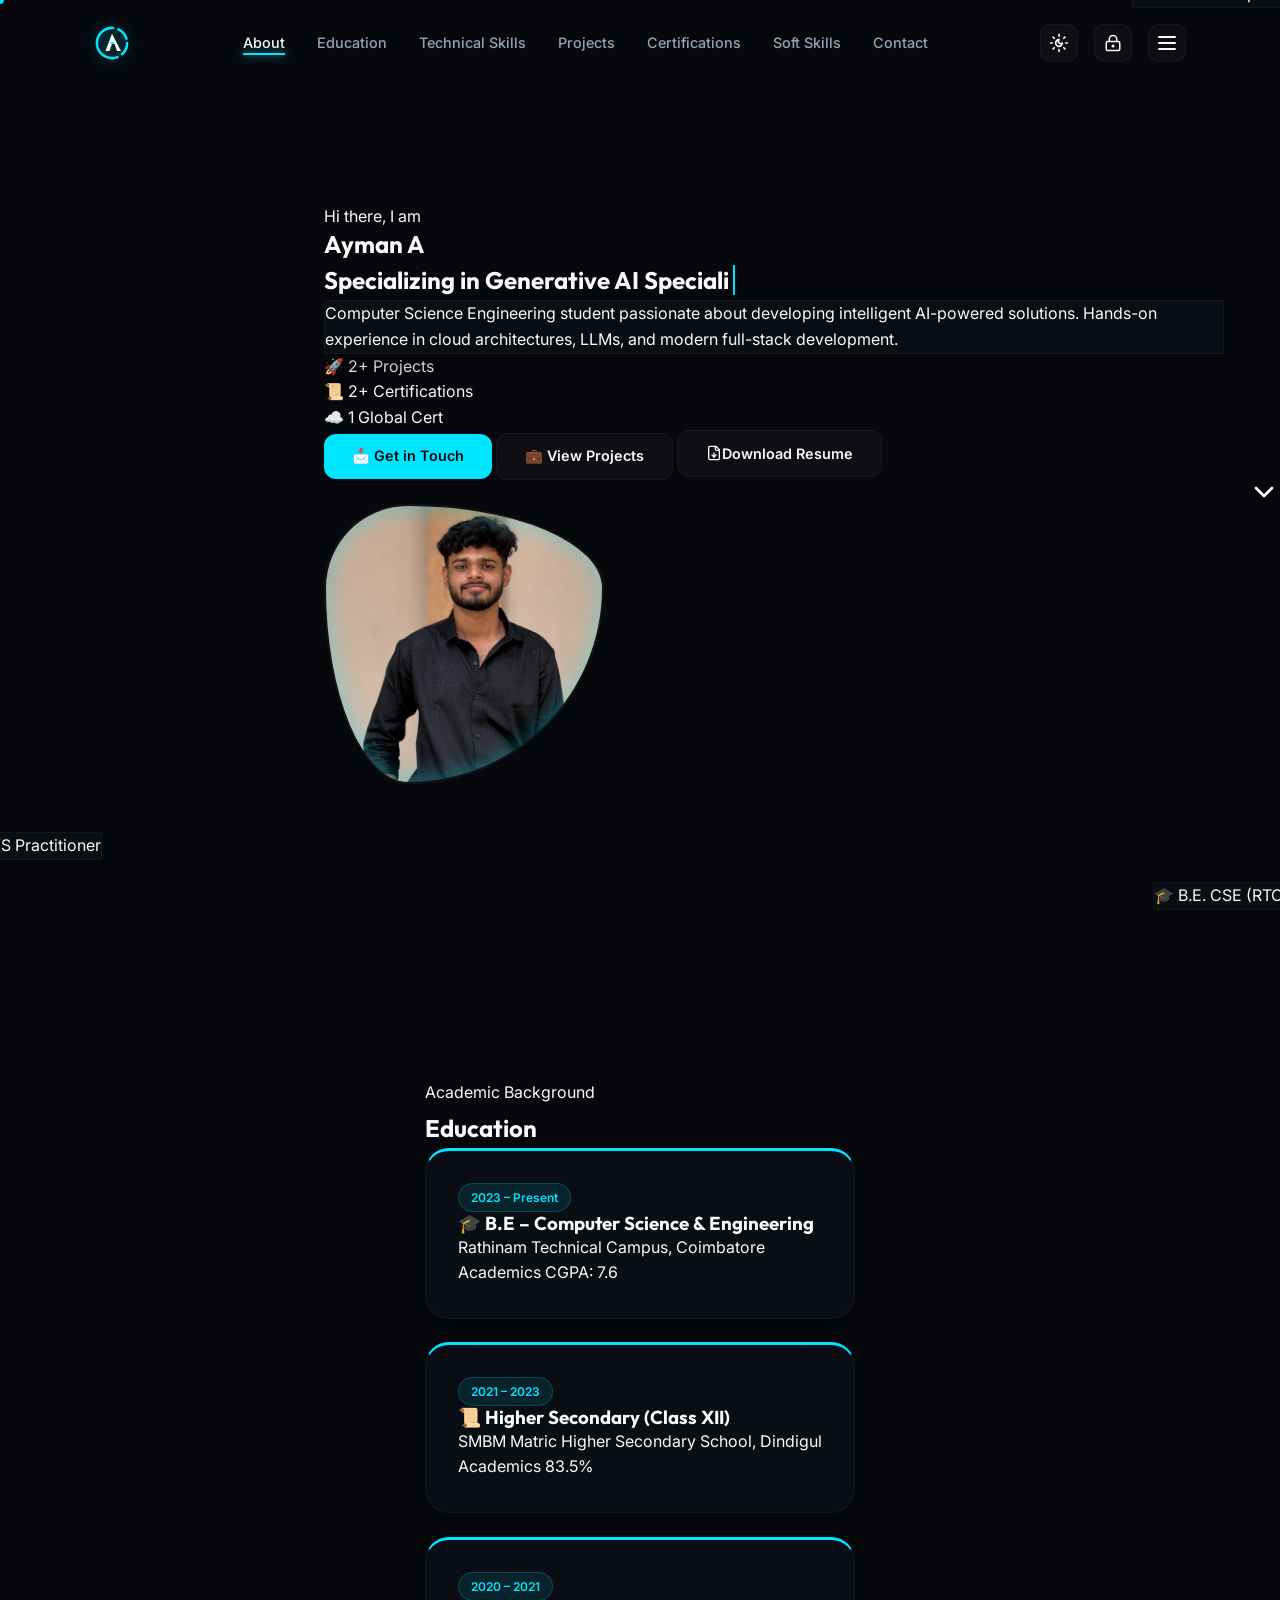
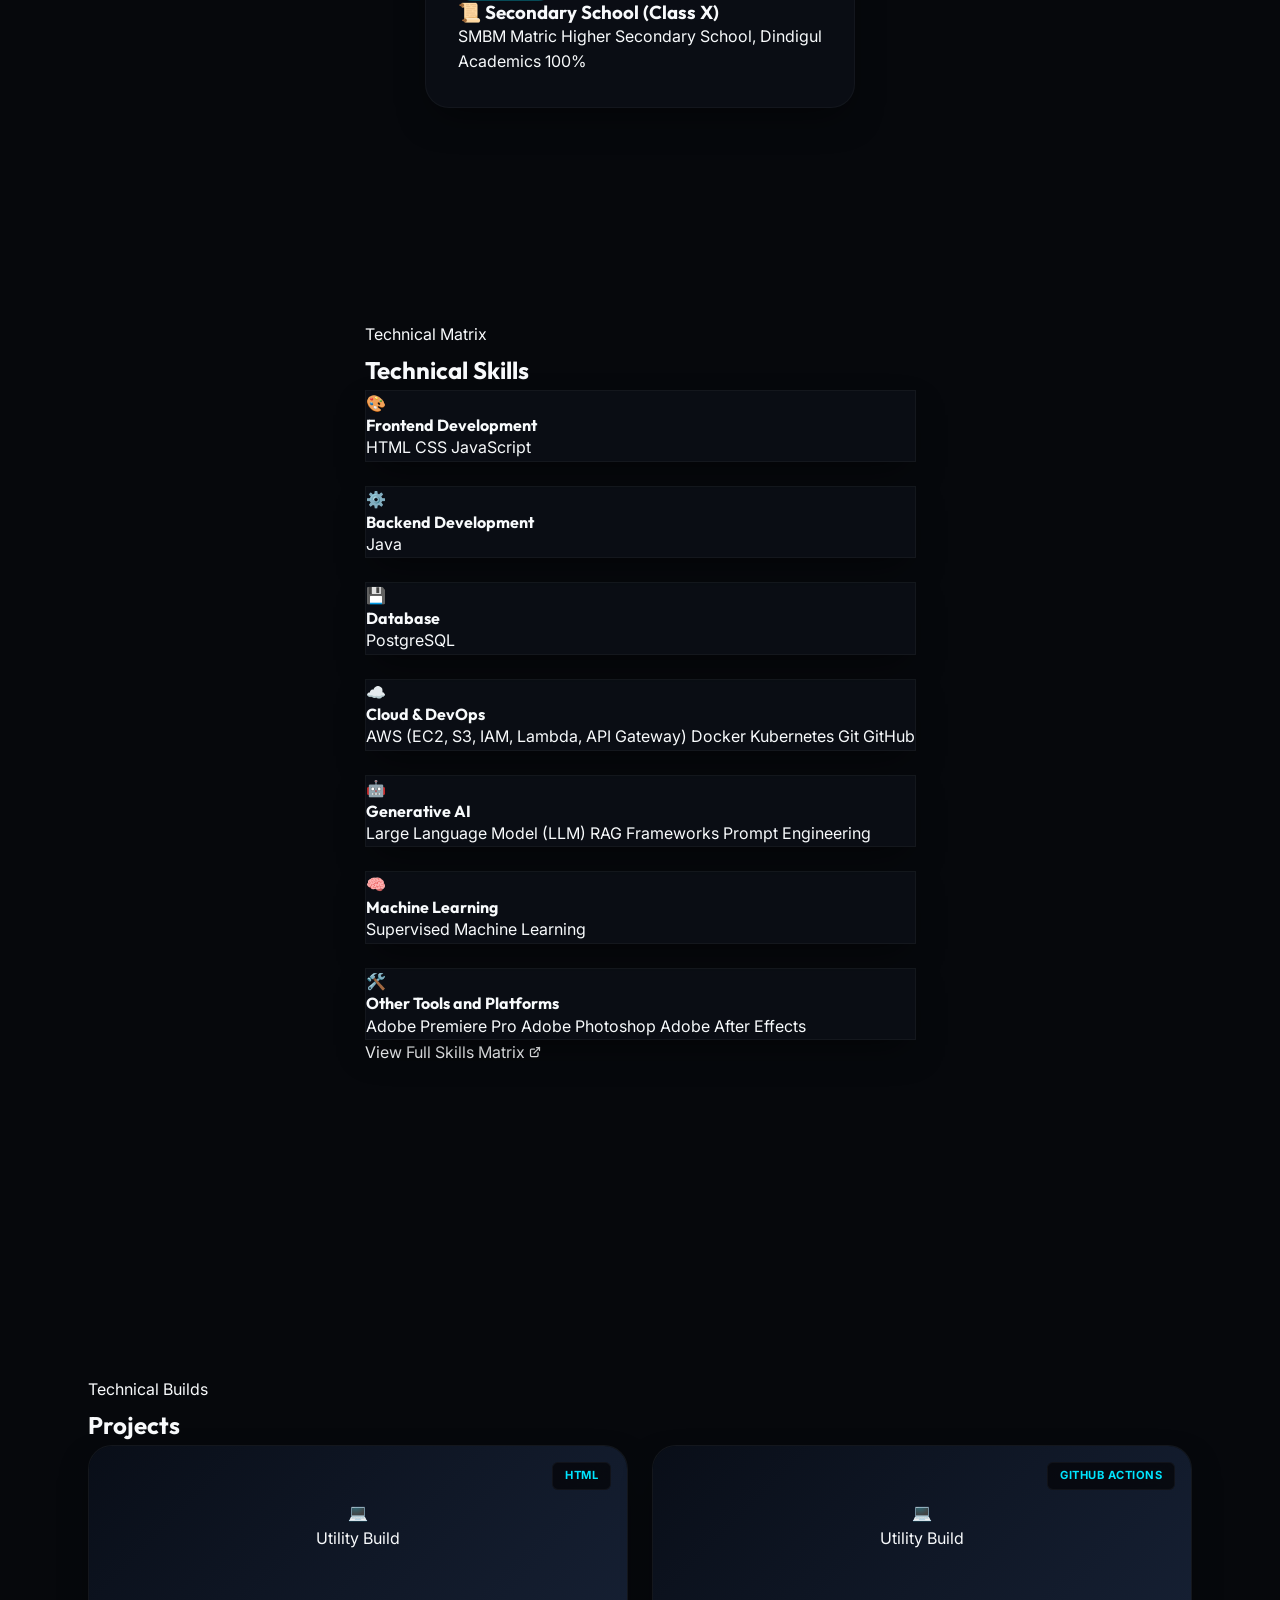
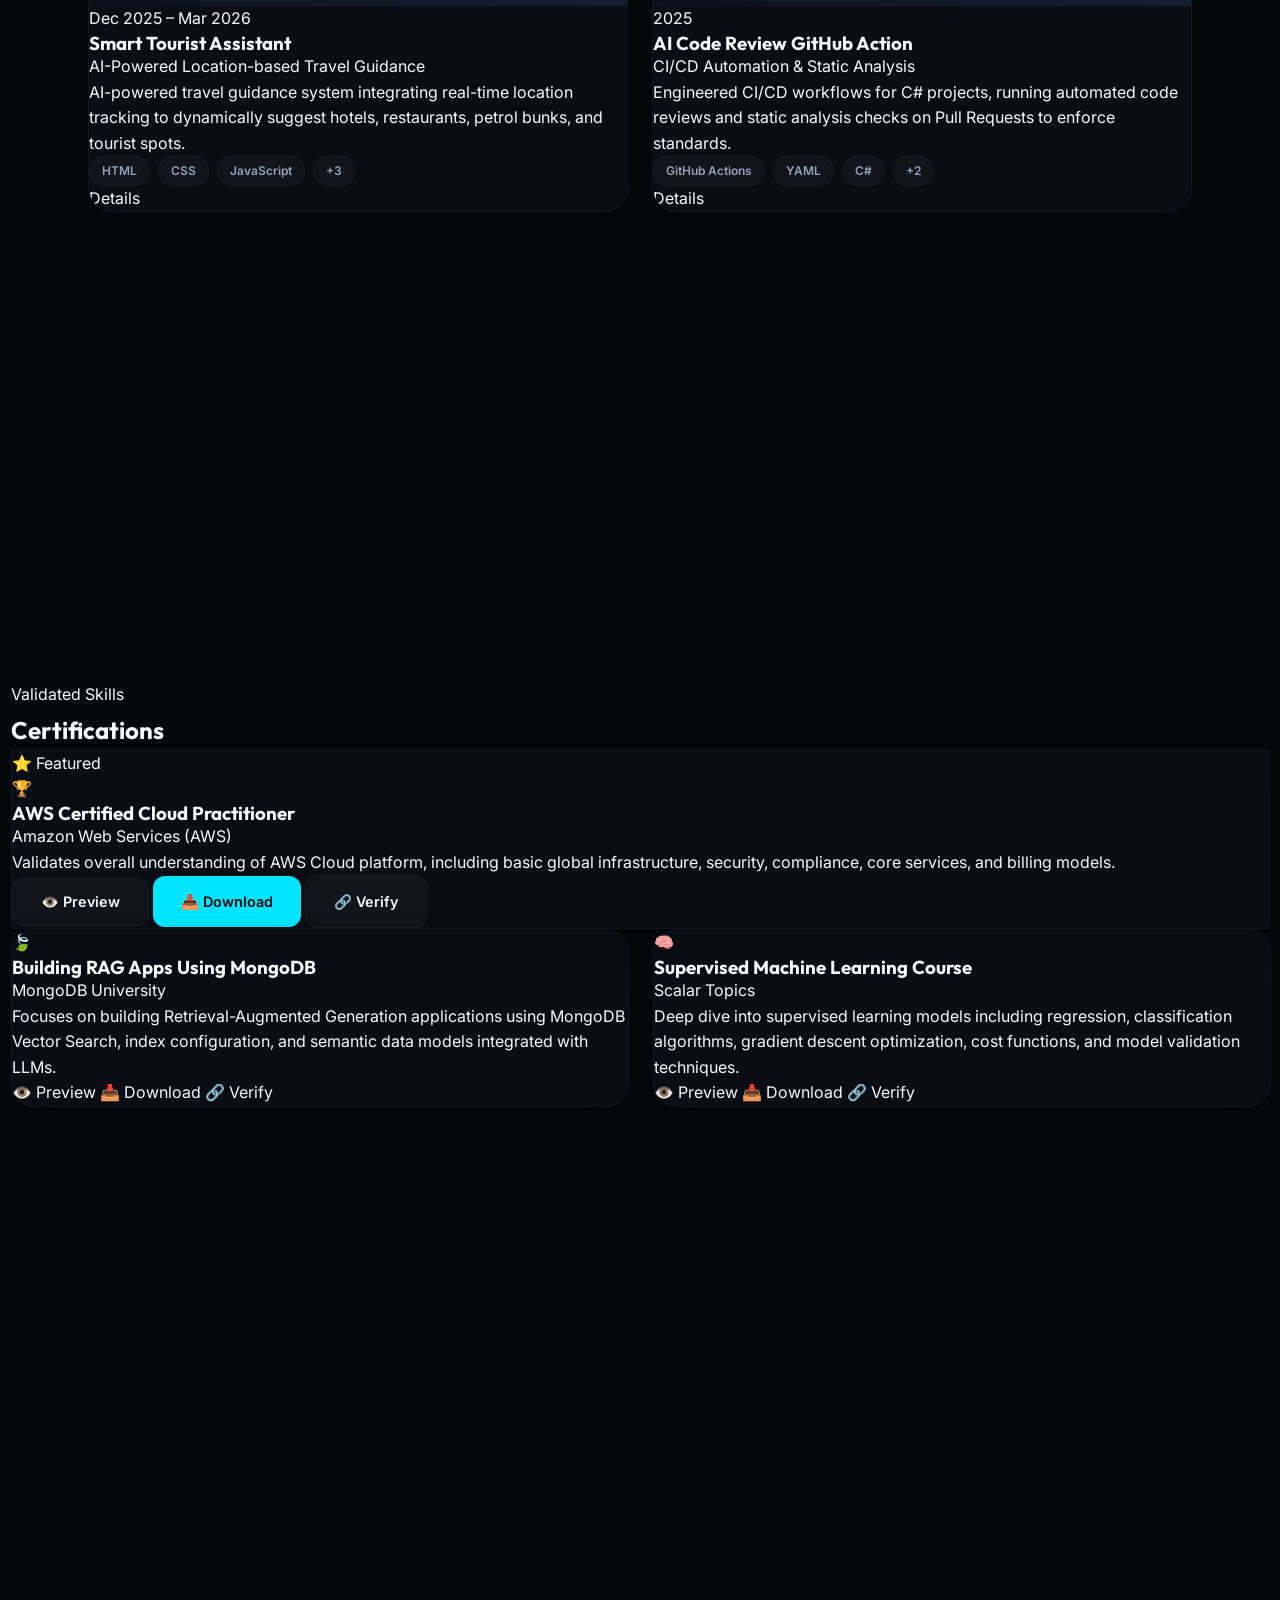
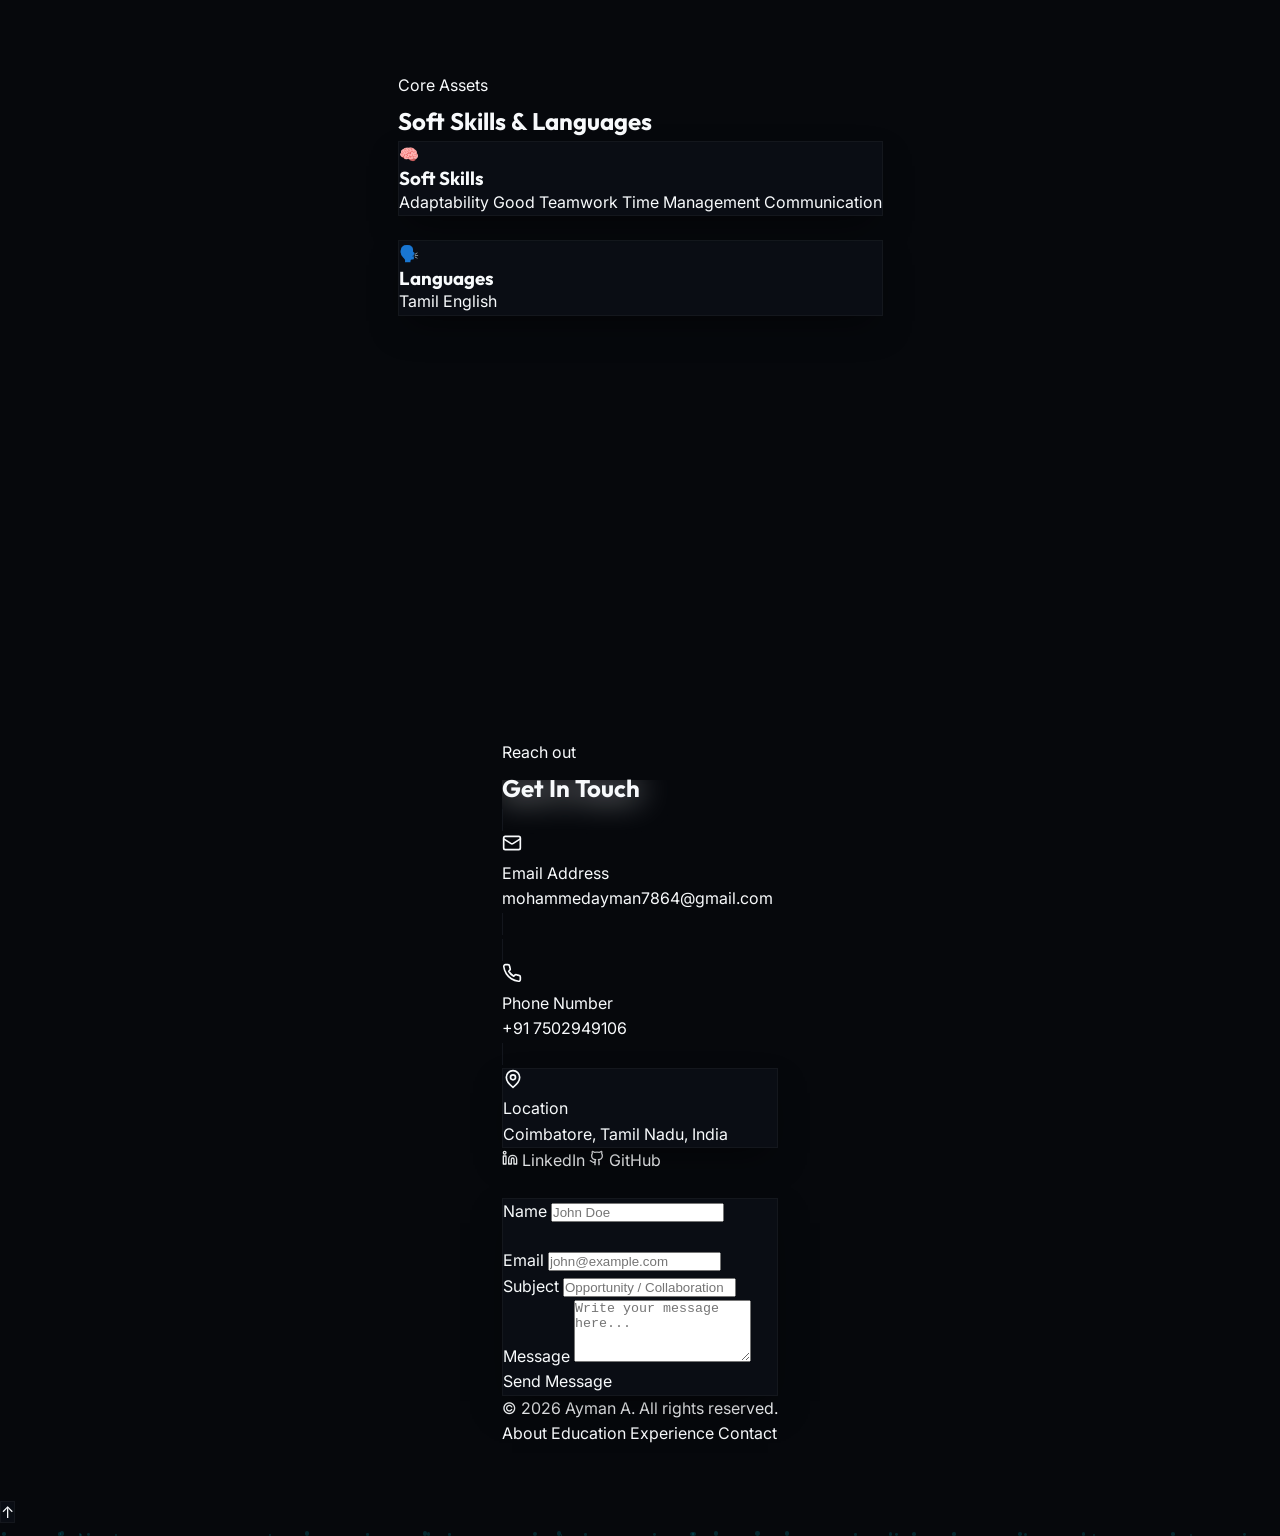
==== commit e73f8c95: "feat: restore interactive desktop-only custom cursor follower, remove project demo buttons, and rena" ====
--- a/index.html
+++ b/index.html
@@ -40,6 +40,10 @@
 </head>
 <body>
 
+    <!-- Custom Cursor Follower -->
+    <div class="cursor-dot" id="cursor-dot"></div>
+    <div class="cursor-outline" id="cursor-outline"></div>
+
     <!-- Floating Background Particles & Blobs -->
     <div class="fixed inset-0 z-0 overflow-hidden pointer-events-none bg-black">
         <div class="absolute top-[8%] left-[5%] w-[45vw] h-[45vw] rounded-full bg-cyan-950/20 blur-[130px] animate-float-1"></div>
@@ -70,7 +74,7 @@
                 <ul class="nav-list">
                     <li><button onclick="scrollToSection('about')" class="nav-btn active" id="nav-about">About</button></li>
                     <li><button onclick="scrollToSection('education')" class="nav-btn" id="nav-education">Education</button></li>
-                    <li><button onclick="scrollToSection('skills')" class="nav-btn" id="nav-skills">Technical Stack</button></li>
+                    <li><button onclick="scrollToSection('skills')" class="nav-btn" id="nav-skills">Technical Skills</button></li>
                     <li><button onclick="scrollToSection('projects')" class="nav-btn" id="nav-projects">Projects</button></li>
                     <li><button onclick="scrollToSection('certifications')" class="nav-btn" id="nav-certifications">Certifications</button></li>
                     <li><button onclick="scrollToSection('personal-skills')" class="nav-btn" id="nav-personal-skills">Soft Skills</button></li>
@@ -108,7 +112,7 @@
         <div class="mobile-menu-links">
             <button onclick="scrollToSection('about'); toggleMobileMenu();" class="mobile-link">About</button>
             <button onclick="scrollToSection('education'); toggleMobileMenu();" class="mobile-link">Education</button>
-            <button onclick="scrollToSection('skills'); toggleMobileMenu();" class="mobile-link">Technical Stack</button>
+            <button onclick="scrollToSection('skills'); toggleMobileMenu();" class="mobile-link">Technical Skills</button>
             <button onclick="scrollToSection('projects'); toggleMobileMenu();" class="mobile-link">Projects</button>
             <button onclick="scrollToSection('certifications'); toggleMobileMenu();" class="mobile-link">Certifications</button>
             <button onclick="scrollToSection('personal-skills'); toggleMobileMenu();" class="mobile-link">Soft Skills</button>
@@ -226,12 +230,12 @@
         </section>
 
 
-        <!-- SECTION 4: TECHNICAL STACK -->
+        <!-- SECTION 4: TECHNICAL SKILLS -->
         <section id="skills" class="snap-section flex flex-col justify-center items-center px-6 py-20">
             <div class="max-w-6xl w-full mx-auto reveal-on-scroll">
                 <div class="text-center mb-12 relative">
                     <span class="section-subtitle">Technical Matrix</span>
-                    <h2 class="text-4xl md:text-5xl font-extrabold tracking-tight bg-gradient-to-r from-white to-gray-400 bg-clip-text text-transparent">Technical Stack</h2>
+                    <h2 class="text-4xl md:text-5xl font-extrabold tracking-tight bg-gradient-to-r from-white to-gray-400 bg-clip-text text-transparent">Technical Skills</h2>
                     
                     <button class="btn btn-secondary btn-sm absolute right-0 top-0 edit-lock-btn add-item-btn" onclick="openCmsEdit('skills')">🔧 Edit Skills</button>
                 </div>
@@ -484,9 +488,8 @@
             <div class="flex-1 overflow-auto p-6 space-y-4" id="project-details-body">
                 <!-- Loaded dynamically by JS -->
             </div>
-            <div class="modal-footer p-6 border-t border-white/5 flex gap-3 justify-end bg-black/35">
+            <div class="modal-footer p-6 border-t border-white/5 flex justify-end bg-black/35">
                 <button onclick="closeProjectDetailsModal()" class="btn btn-secondary py-2 px-6">Close</button>
-                <a id="project-details-live" href="" target="_blank" class="btn btn-primary py-2 px-6">🚀 Live Demo</a>
             </div>
         </div>
     </div>
--- a/styles.css
+++ b/styles.css
@@ -1047,3 +1047,68 @@
         display: none !important;
     }
 }
+
+/* ==========================================
+   CUSTOM CURSOR FOLLOWER & HOVER EFFECT
+   ========================================== */
+@media (hover: hover) and (pointer: fine) {
+    body, html {
+        cursor: none !important; /* Hide default cursor on desktop */
+    }
+    
+    a, button, input, textarea, select, .cms-edit-trigger, .project-card, .glass, .cert-card, .education-card, .nav-btn, .mobile-link, .add-item-btn, .tech-tag {
+        cursor: none !important; /* Hide default cursor on desktop when hovering over interactive elements */
+    }
+
+    .cursor-dot {
+        display: block !important;
+        width: 8px;
+        height: 8px;
+        background-color: #00e5ff;
+        position: fixed;
+        top: 0;
+        left: 0;
+        border-radius: 50%;
+        pointer-events: none;
+        z-index: 10000;
+        transform: translate(-50%, -50%);
+        mix-blend-mode: difference;
+        transition: width 0.2s, height 0.2s, background-color 0.2s;
+    }
+
+    .cursor-outline {
+        display: block !important;
+        width: 32px;
+        height: 32px;
+        border: 1.5px solid rgba(0, 229, 255, 0.5);
+        position: fixed;
+        top: 0;
+        left: 0;
+        border-radius: 50%;
+        pointer-events: none;
+        z-index: 9999;
+        transform: translate(-50%, -50%);
+        mix-blend-mode: difference;
+        transition: transform 0.1s cubic-bezier(0.25, 1, 0.5, 1), width 0.2s, height 0.2s, border-color 0.2s;
+    }
+
+    /* Hover interactive states */
+    body.cursor-hover .cursor-dot {
+        width: 12px;
+        height: 12px;
+        background-color: #ffffff !important;
+    }
+
+    body.cursor-hover .cursor-outline {
+        width: 52px;
+        height: 52px;
+        border-color: #ffffff !important;
+        background-color: rgba(255, 255, 255, 0.12);
+        box-shadow: 0 0 15px rgba(255, 255, 255, 0.2);
+    }
+}
+
+/* Fallback hiding on touch */
+.cursor-dot, .cursor-outline {
+    display: none;
+}
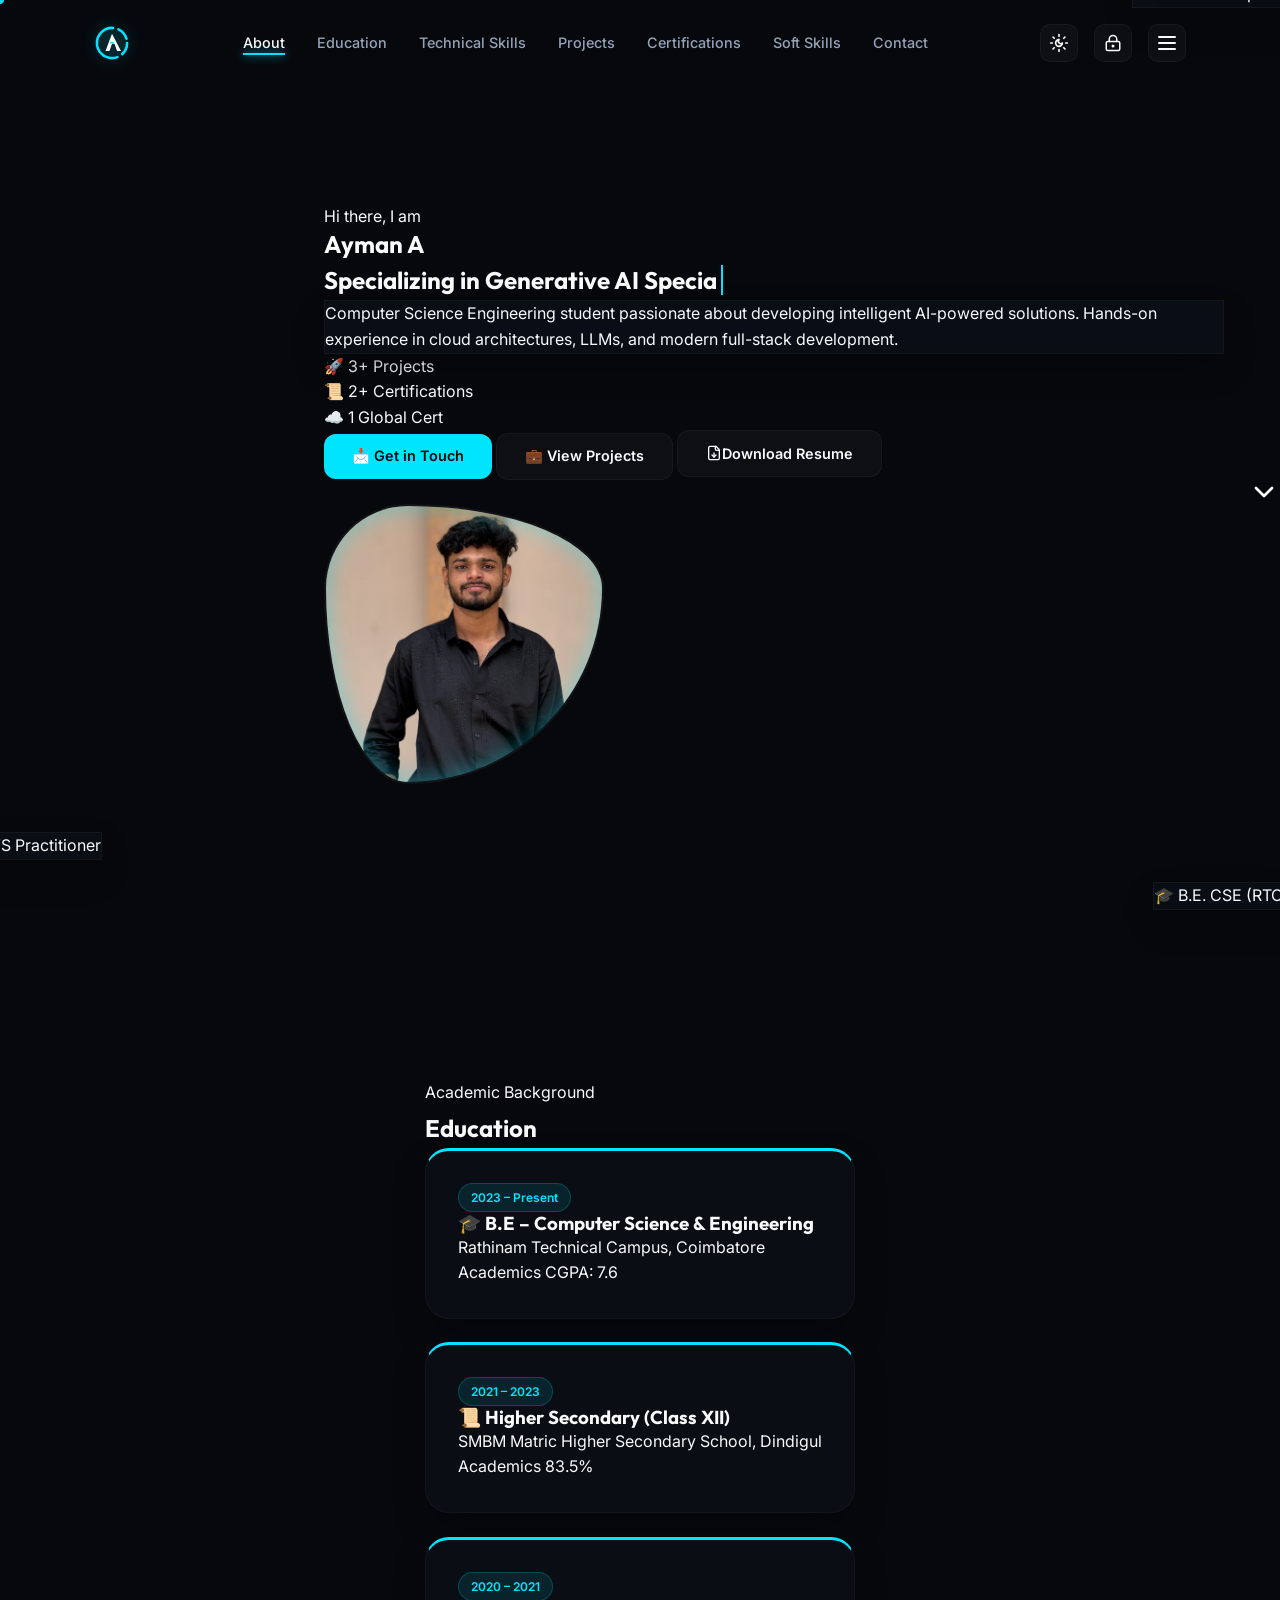
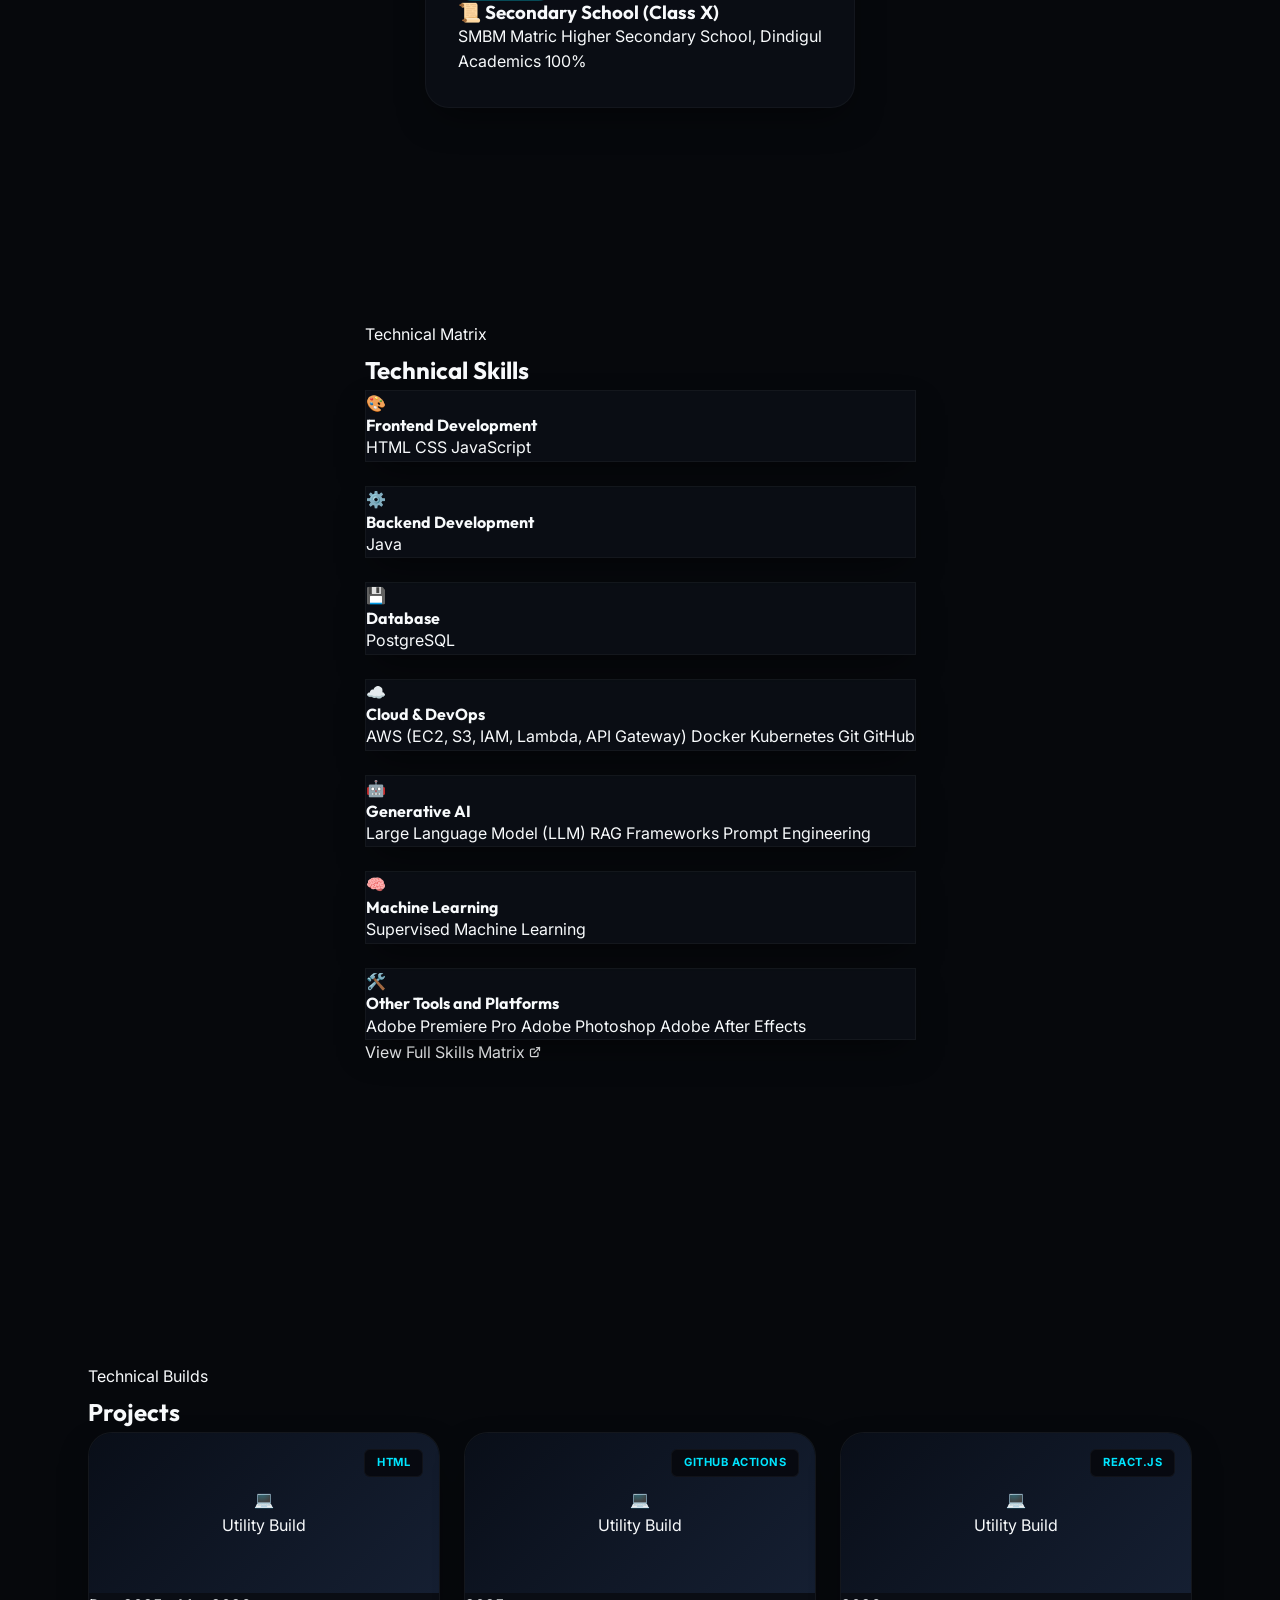
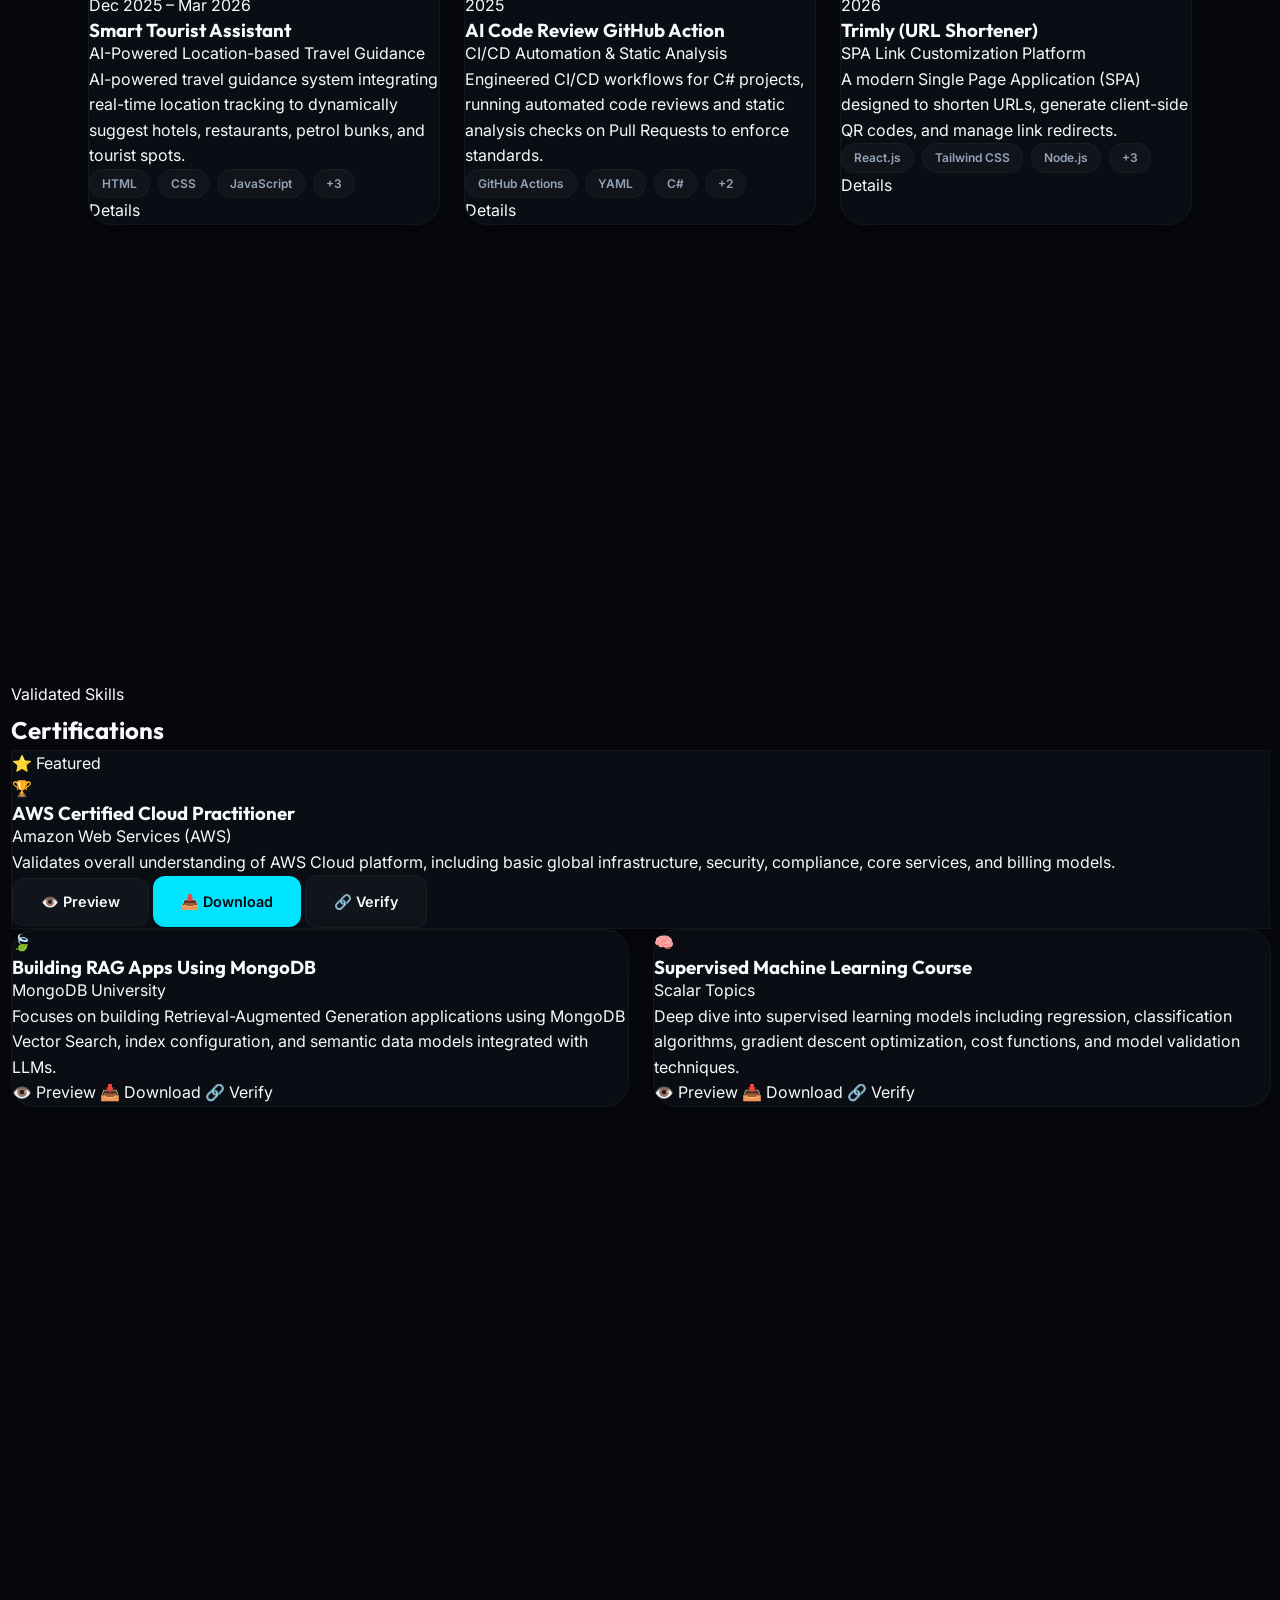
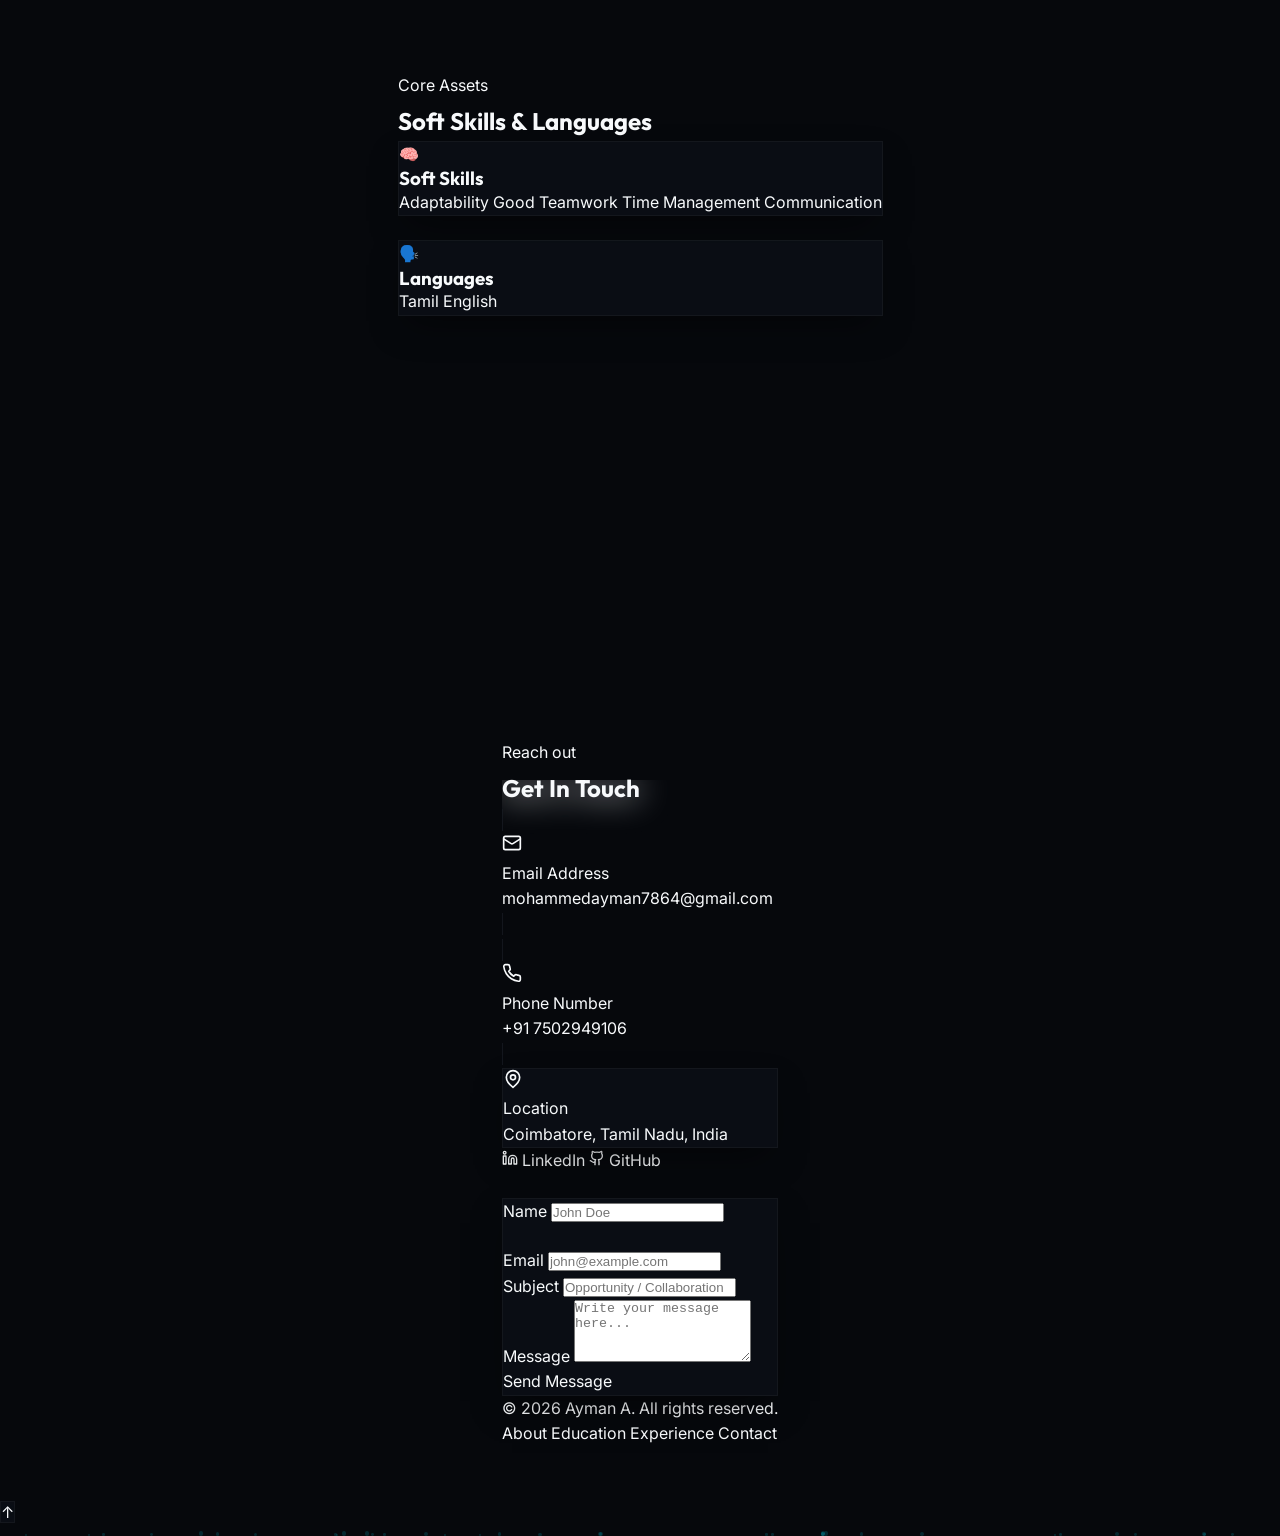
==== commit 83987979: "fix: rename index.html browser tab title to Ayman A | Personal Portfolio" ====
--- a/index.html
+++ b/index.html
@@ -3,7 +3,7 @@
 <head>
     <meta charset="UTF-8">
     <meta name="viewport" content="width=device-width, initial-scale=1.0">
-    <title>Ayman A | Interactive Cinematic Portfolio</title>
+    <title>Ayman A | Personal Portfolio</title>
     
     <!-- SEO Meta Tags -->
     <meta name="description" content="Professional portfolio of Ayman A - Computer Science student specializing in Generative AI, Machine Learning, and Cloud DevOps.">
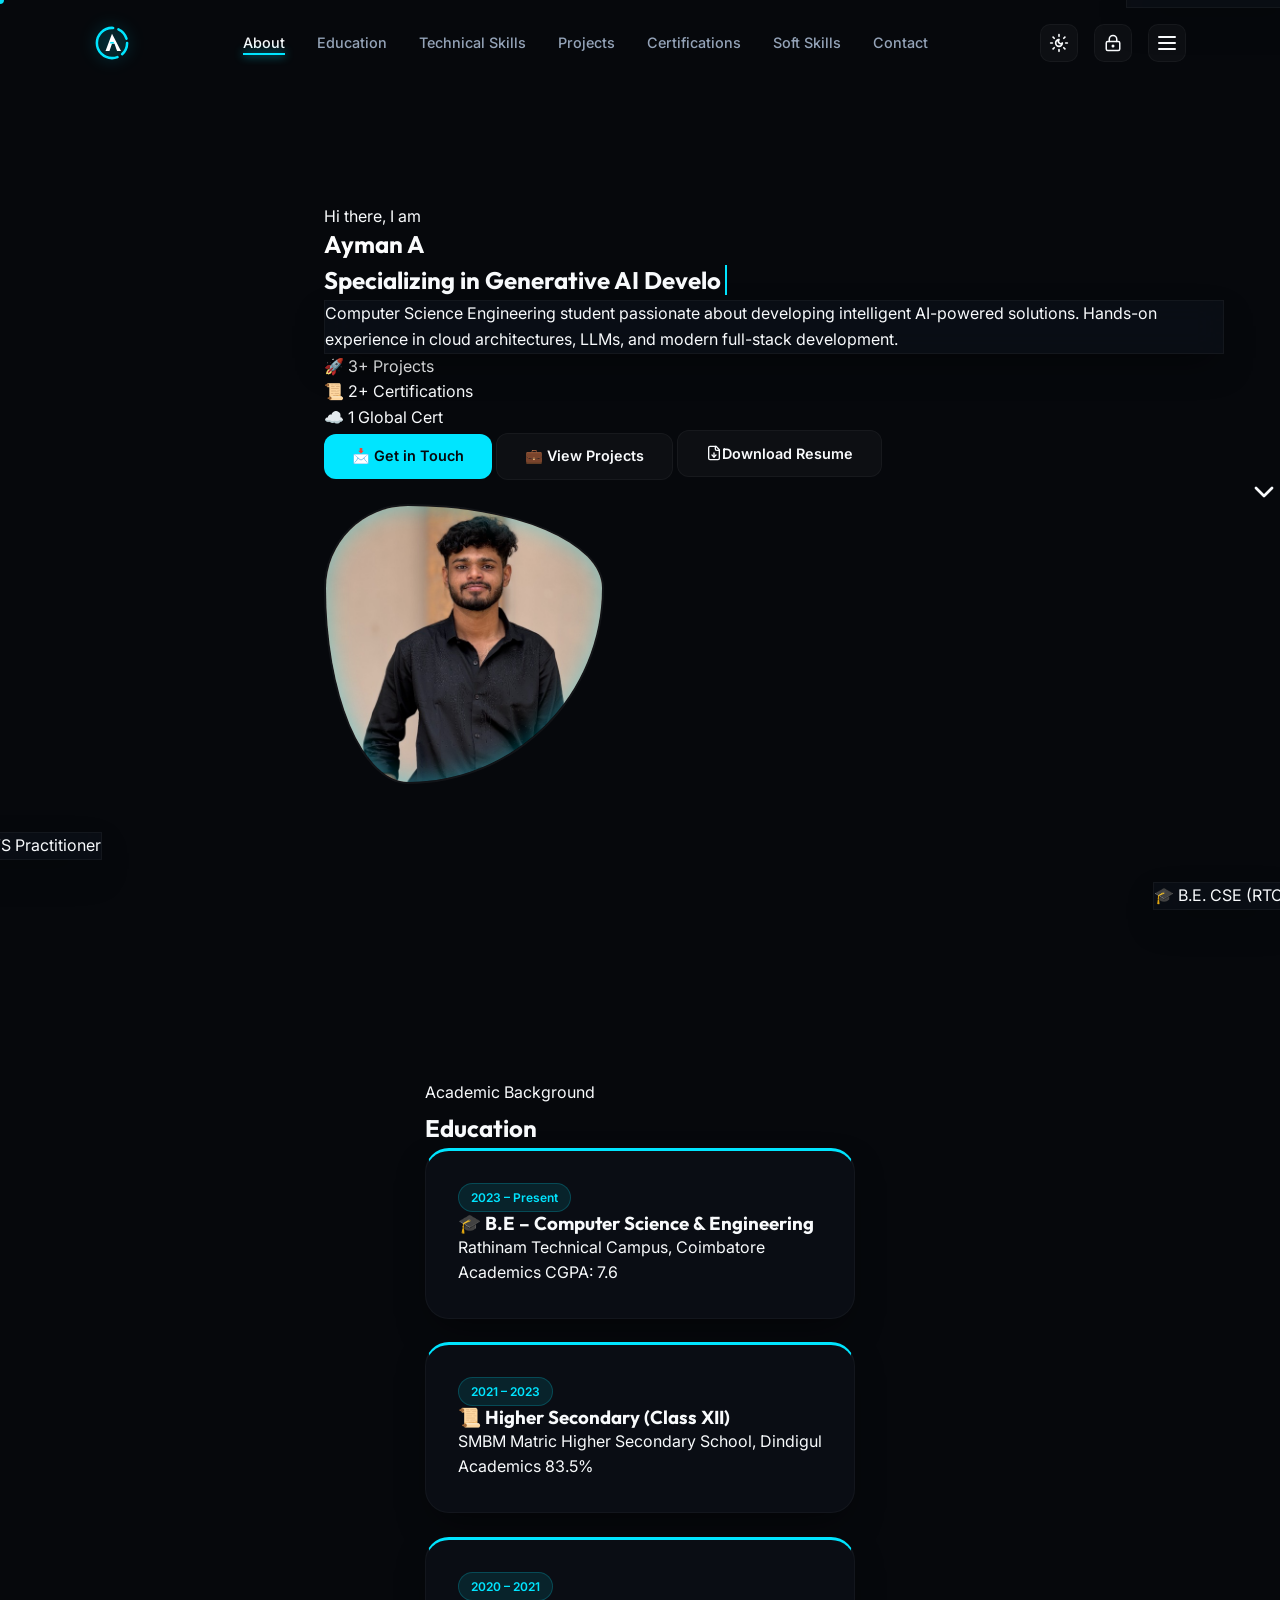
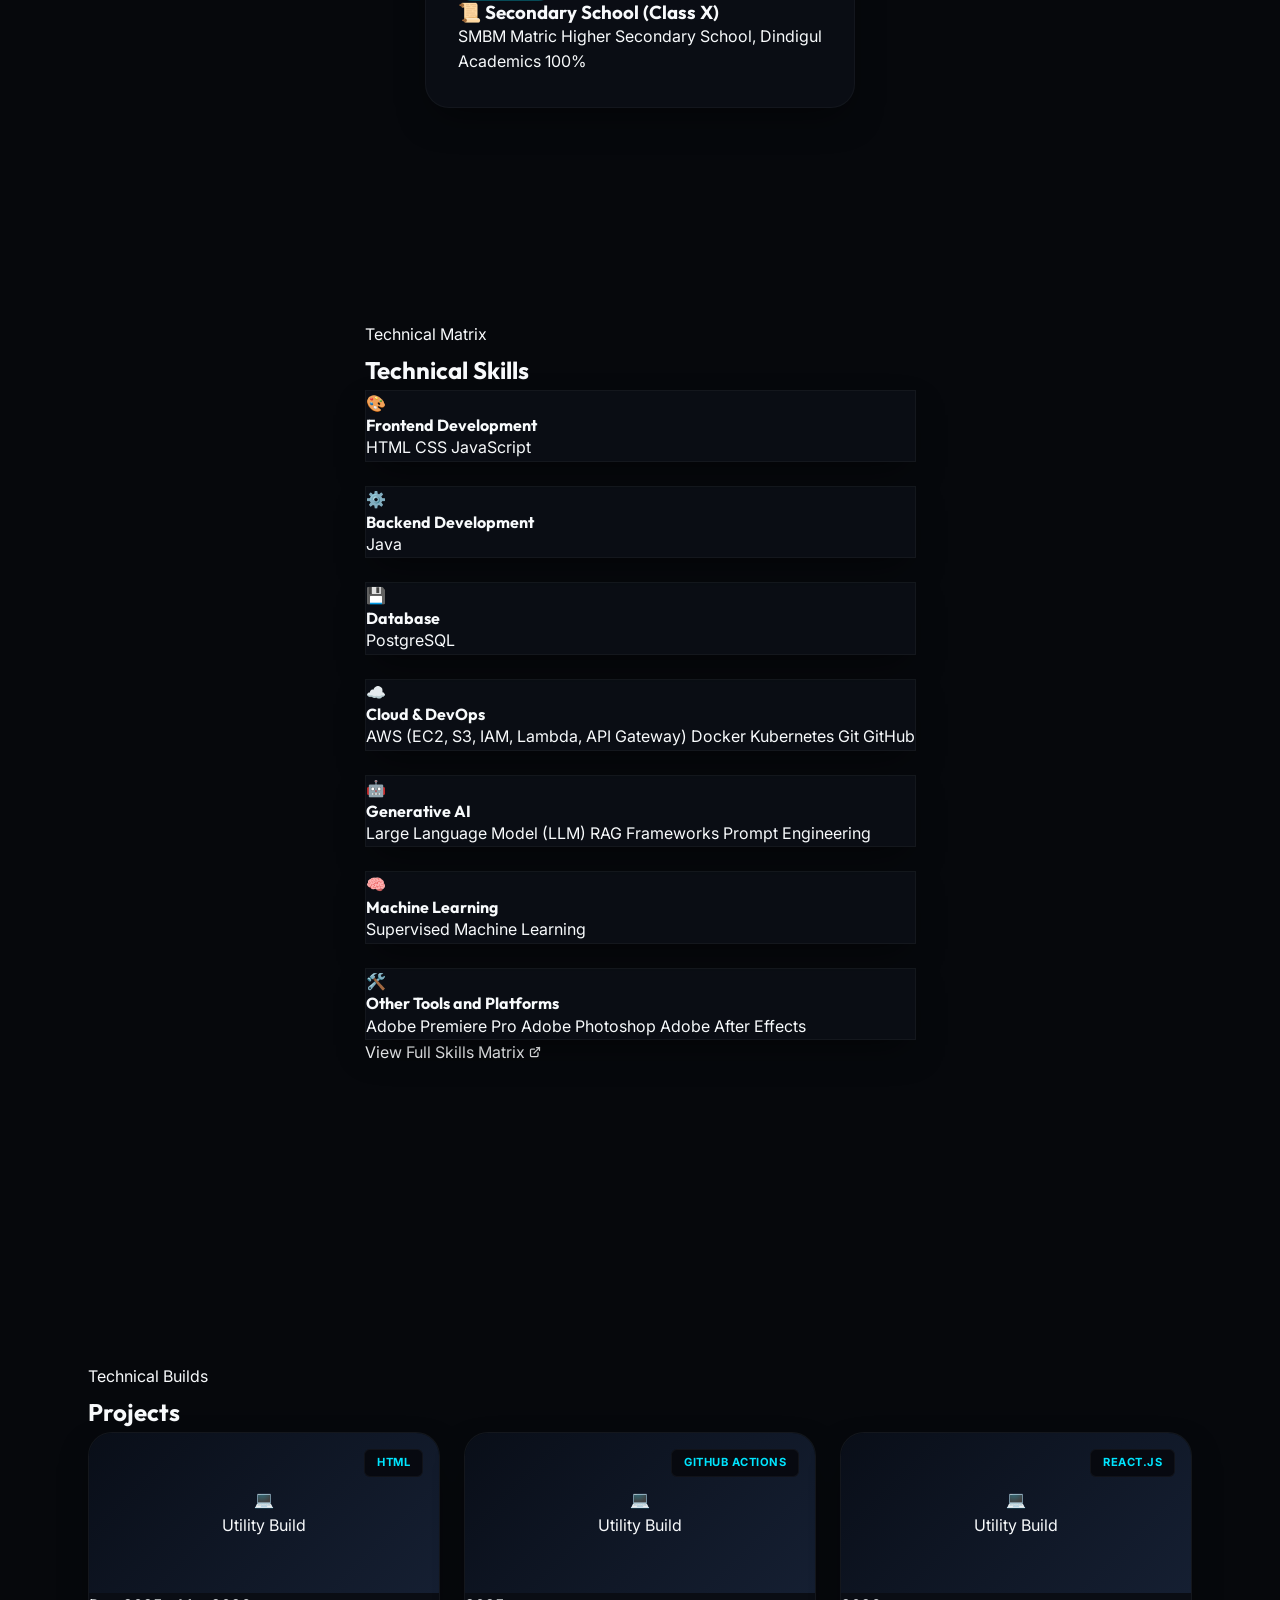
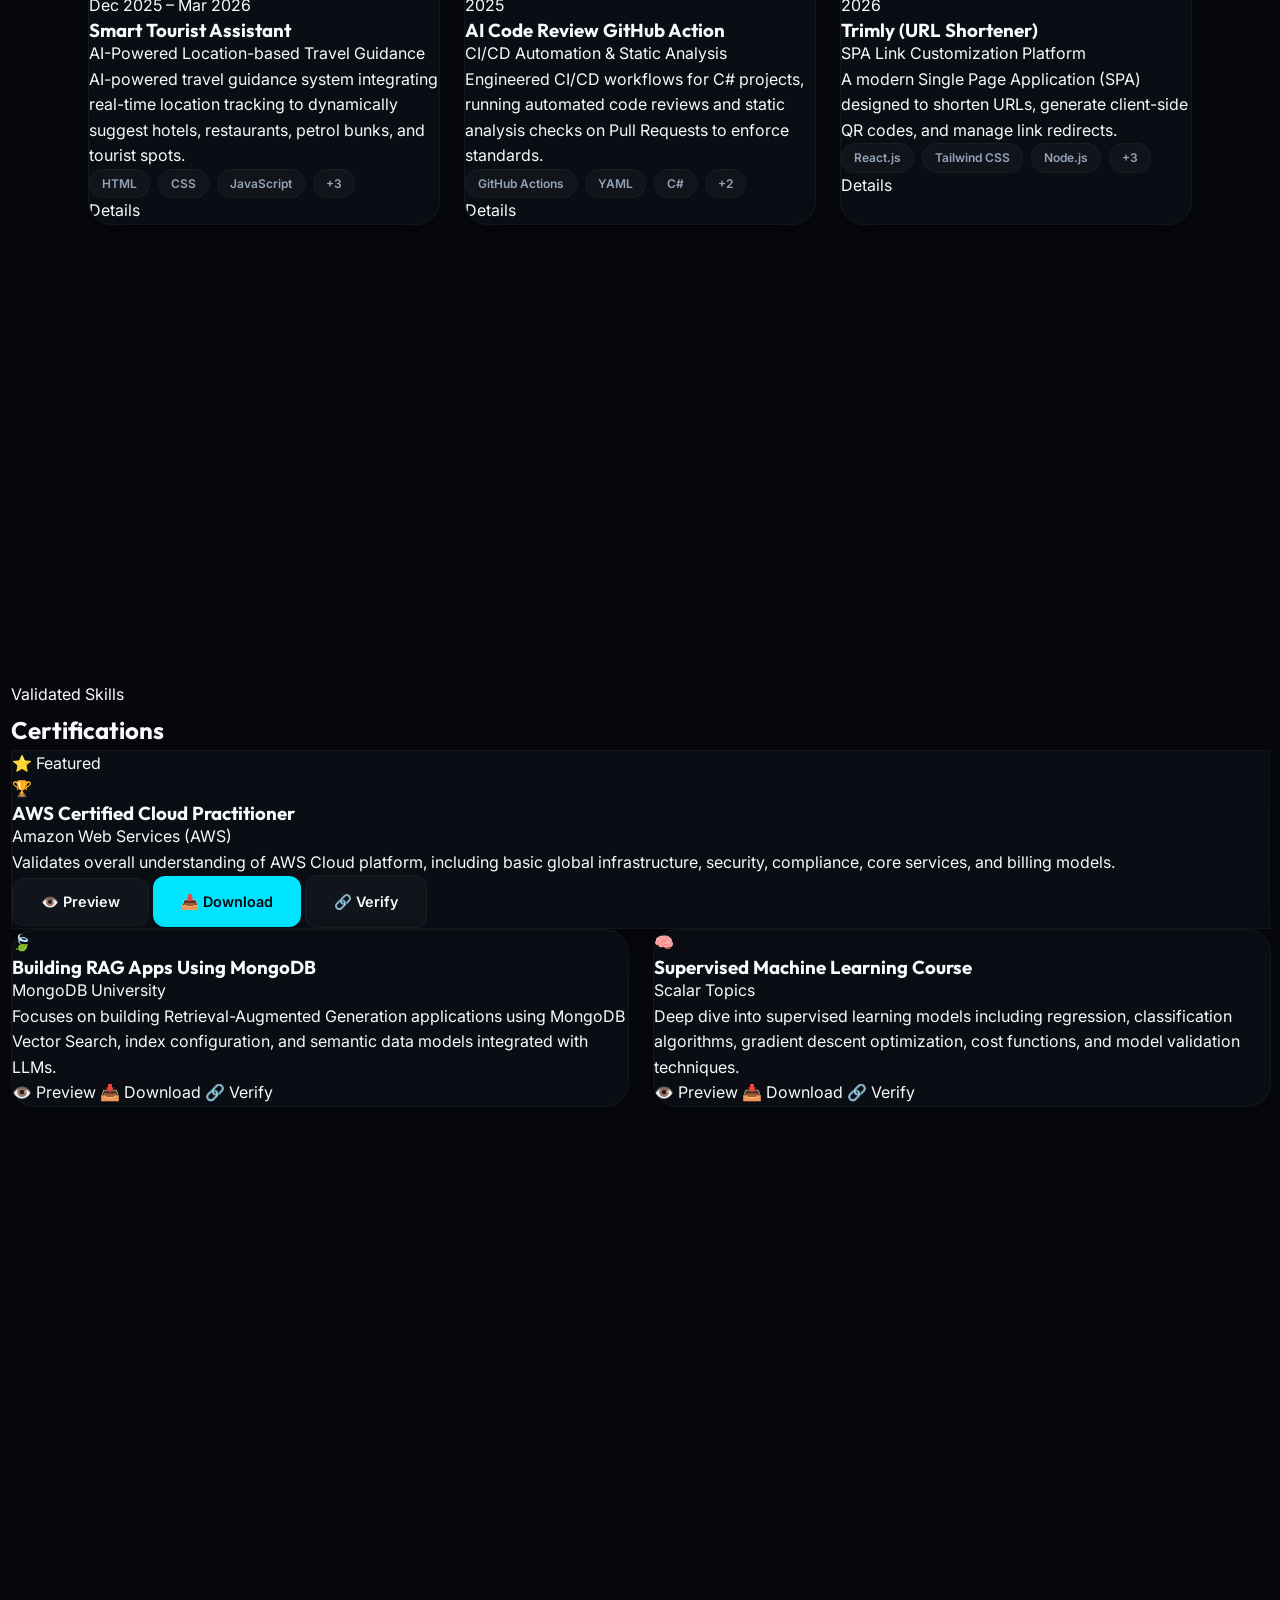
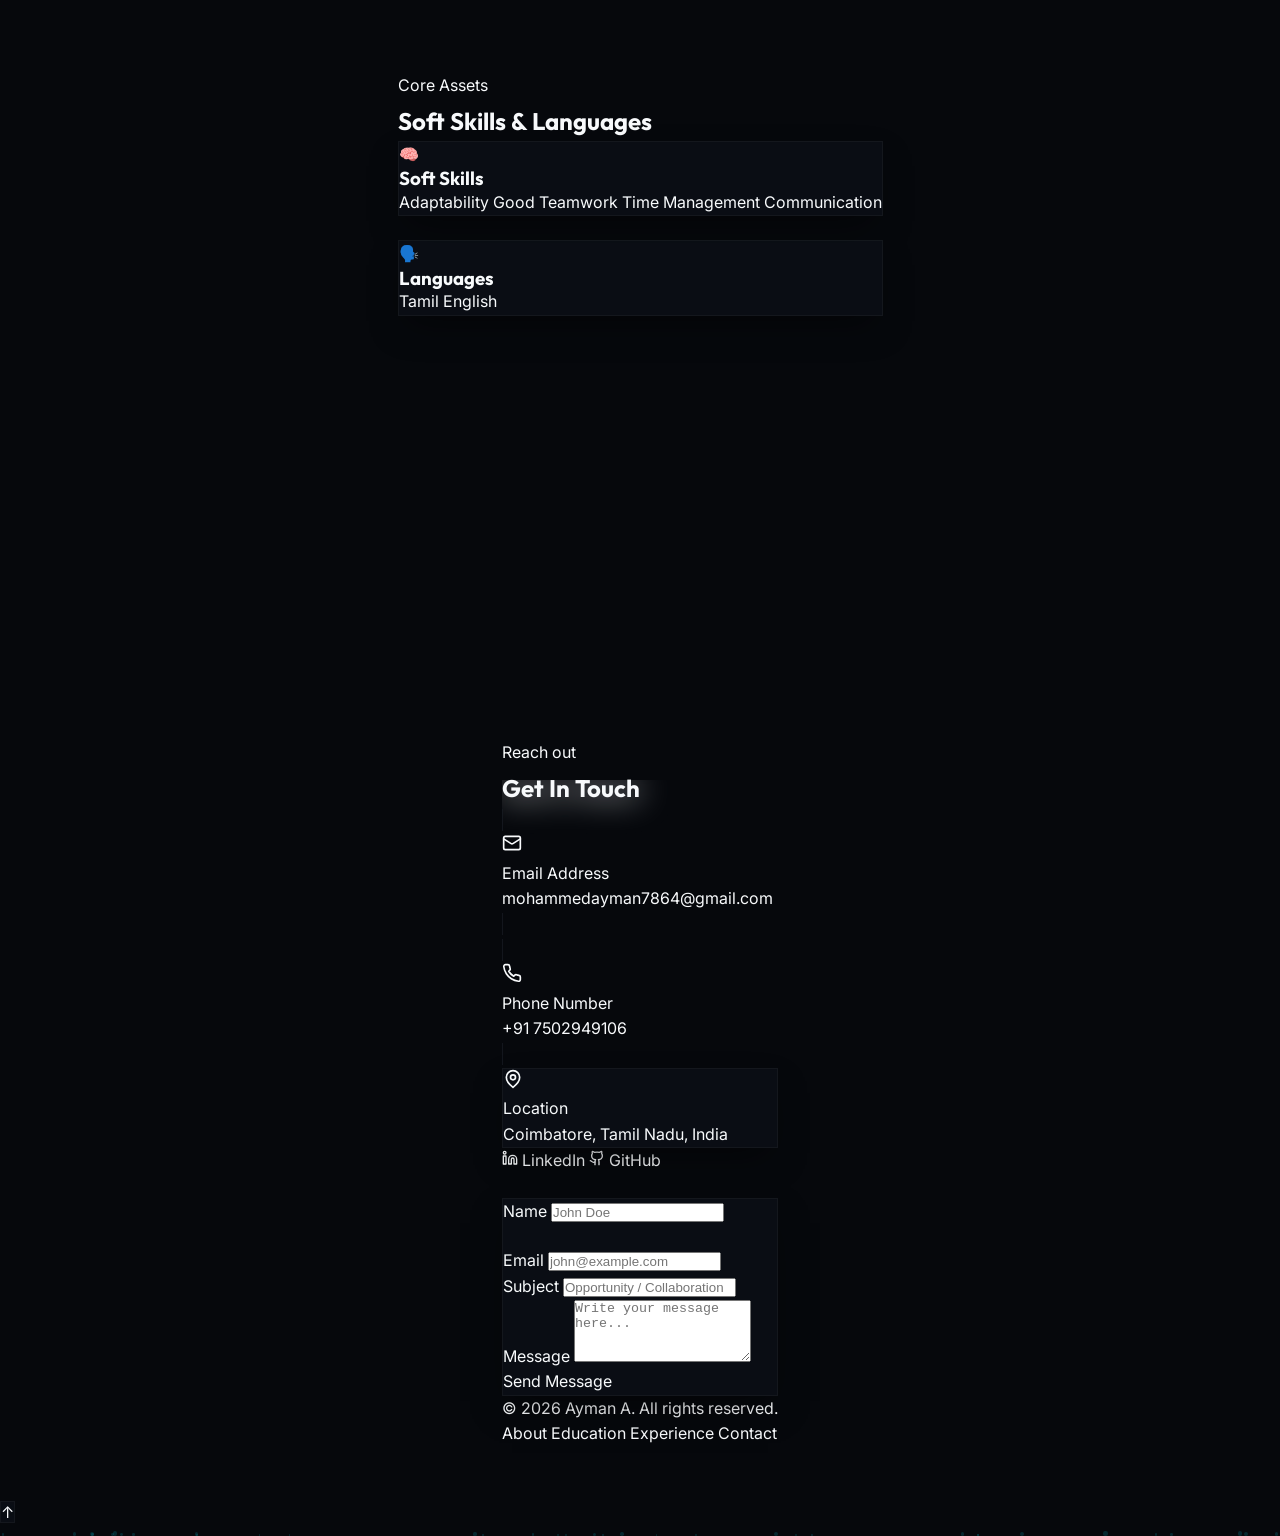
==== commit 0d36edd9: "fix: change Generative AI Specialist to Generative AI Developer" ====
--- a/index.html
+++ b/index.html
@@ -194,7 +194,7 @@
                                 <span class="animate-ping absolute inline-flex h-full w-full rounded-full bg-cyan-400 opacity-75"></span>
                                 <span class="relative inline-flex rounded-full h-2.5 w-2.5 bg-cyan-500"></span>
                             </span>
-                            Generative AI Specialist
+                            Generative AI Developer
                         </div>
                         <div class="floating-badge badge-2 glass text-xs py-2 px-3 flex items-center gap-2 rounded-xl border border-white/10 absolute z-10 animate-hover-2">
                             ☁️ AWS Practitioner
